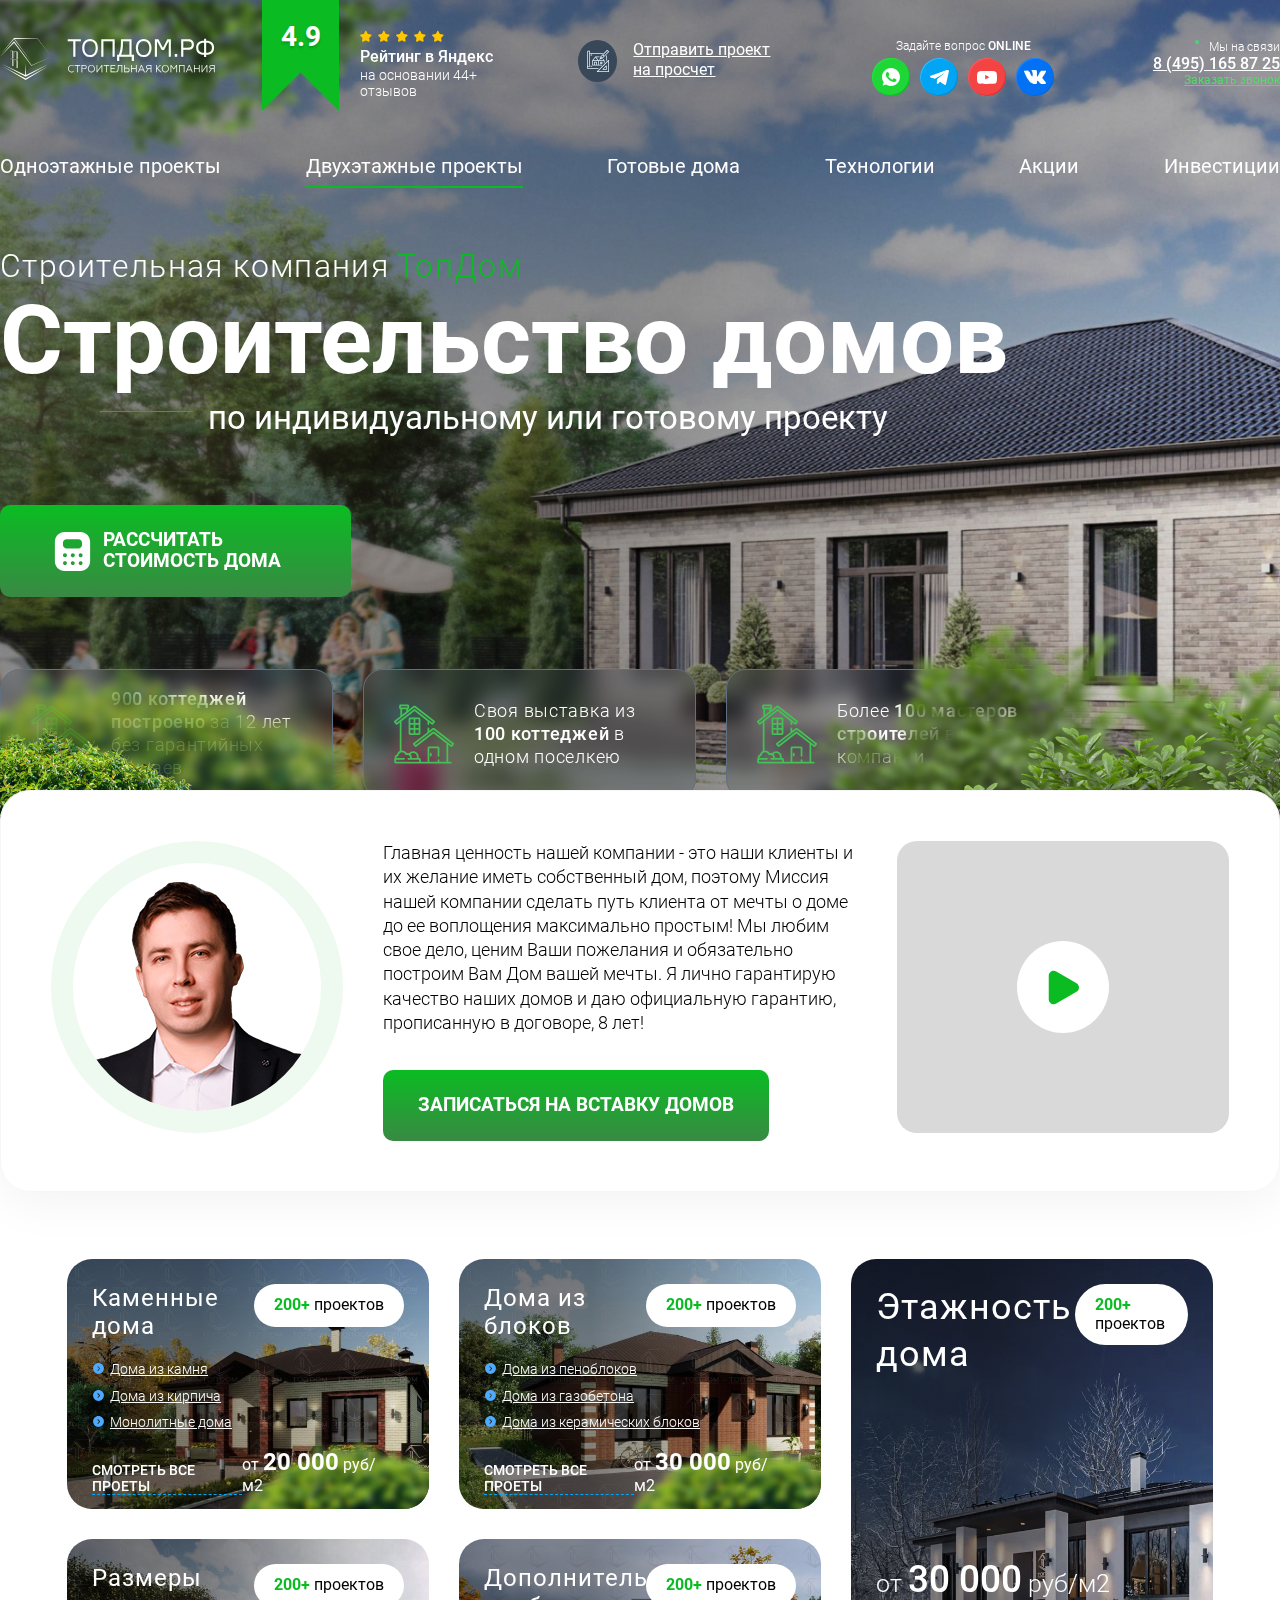
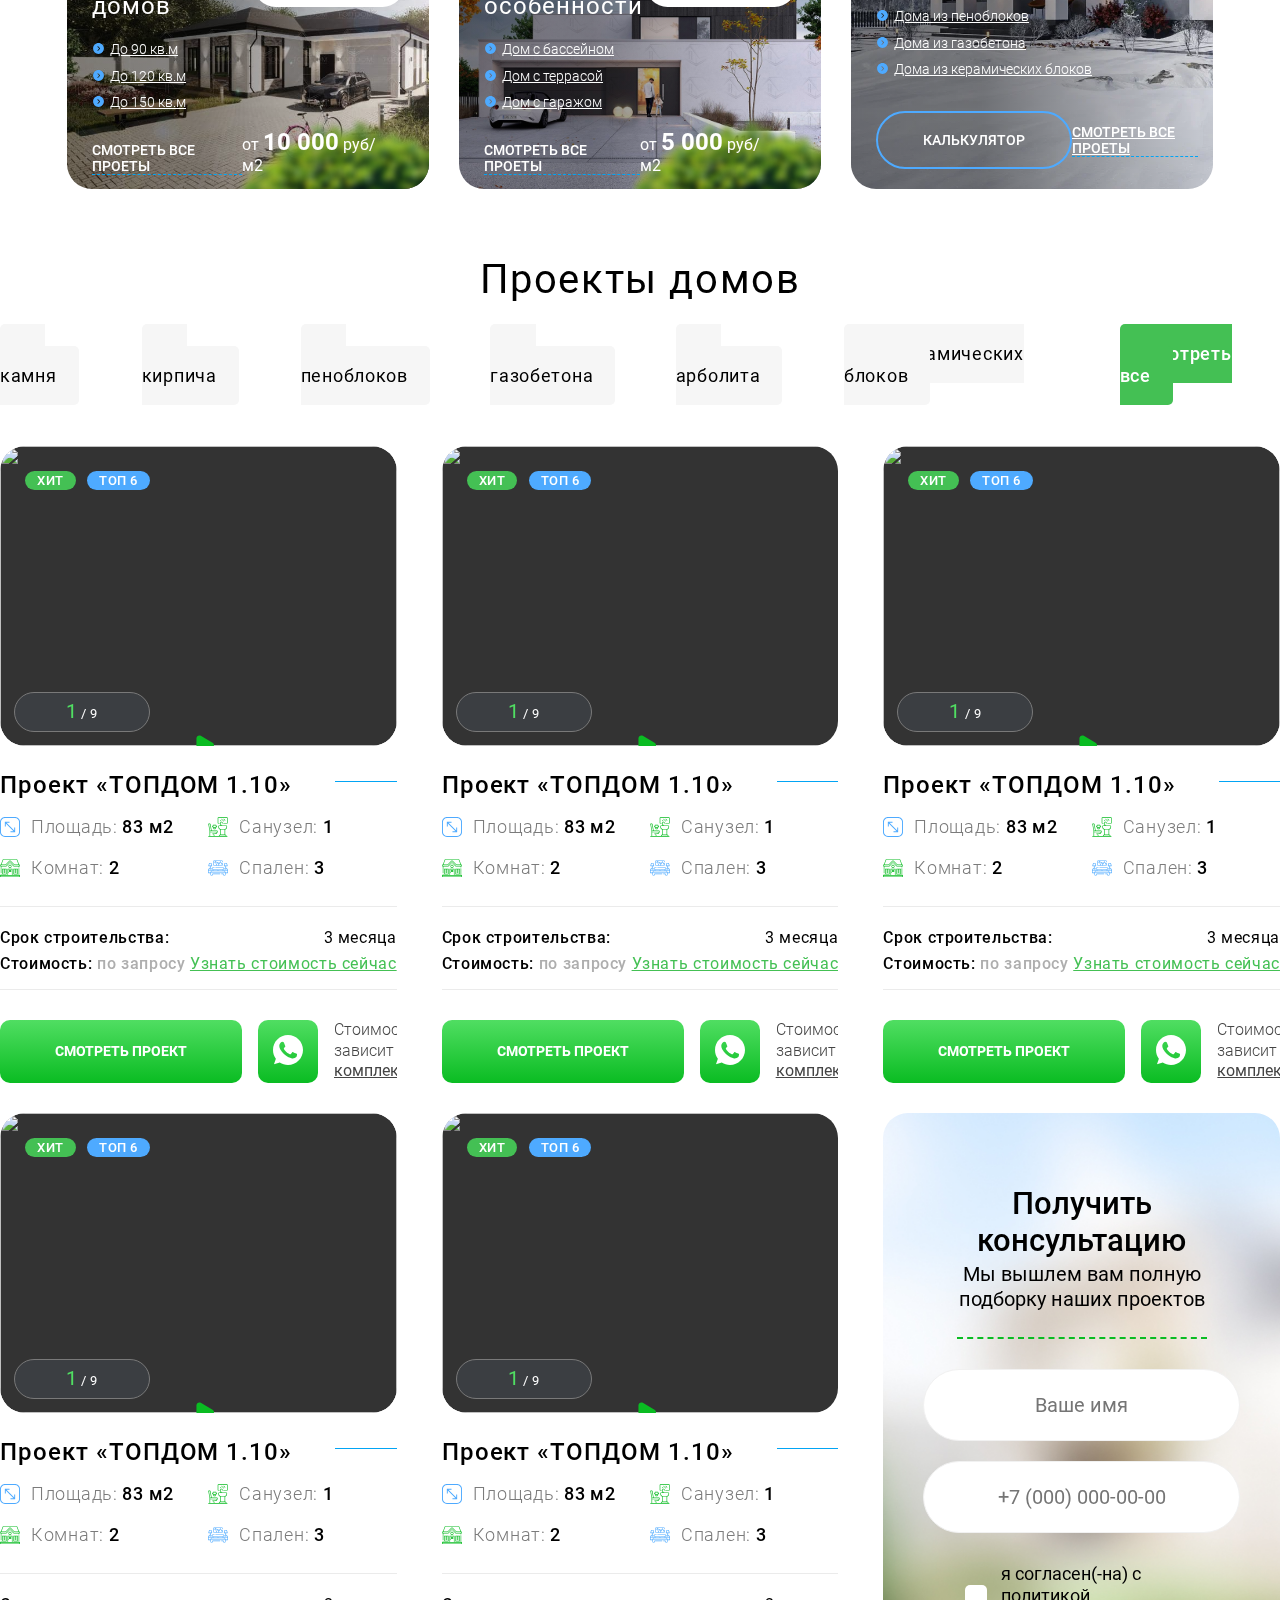
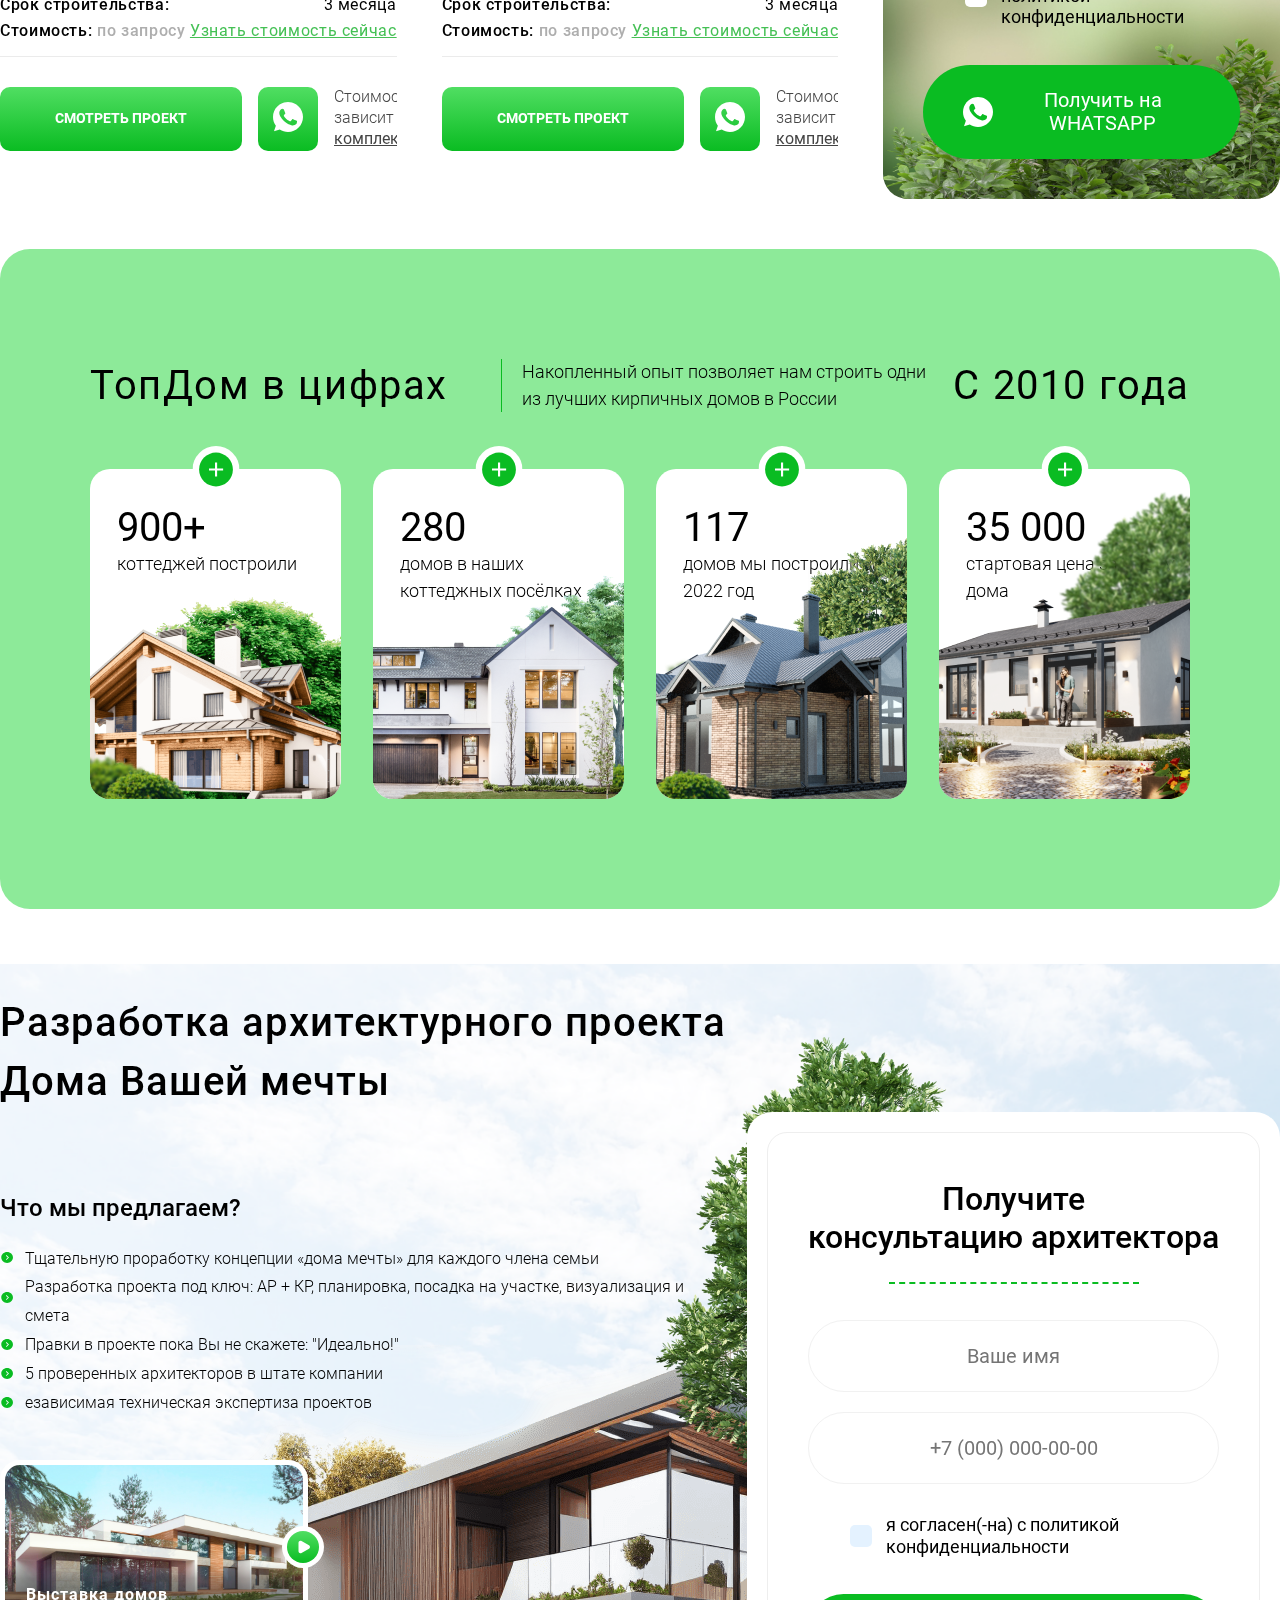
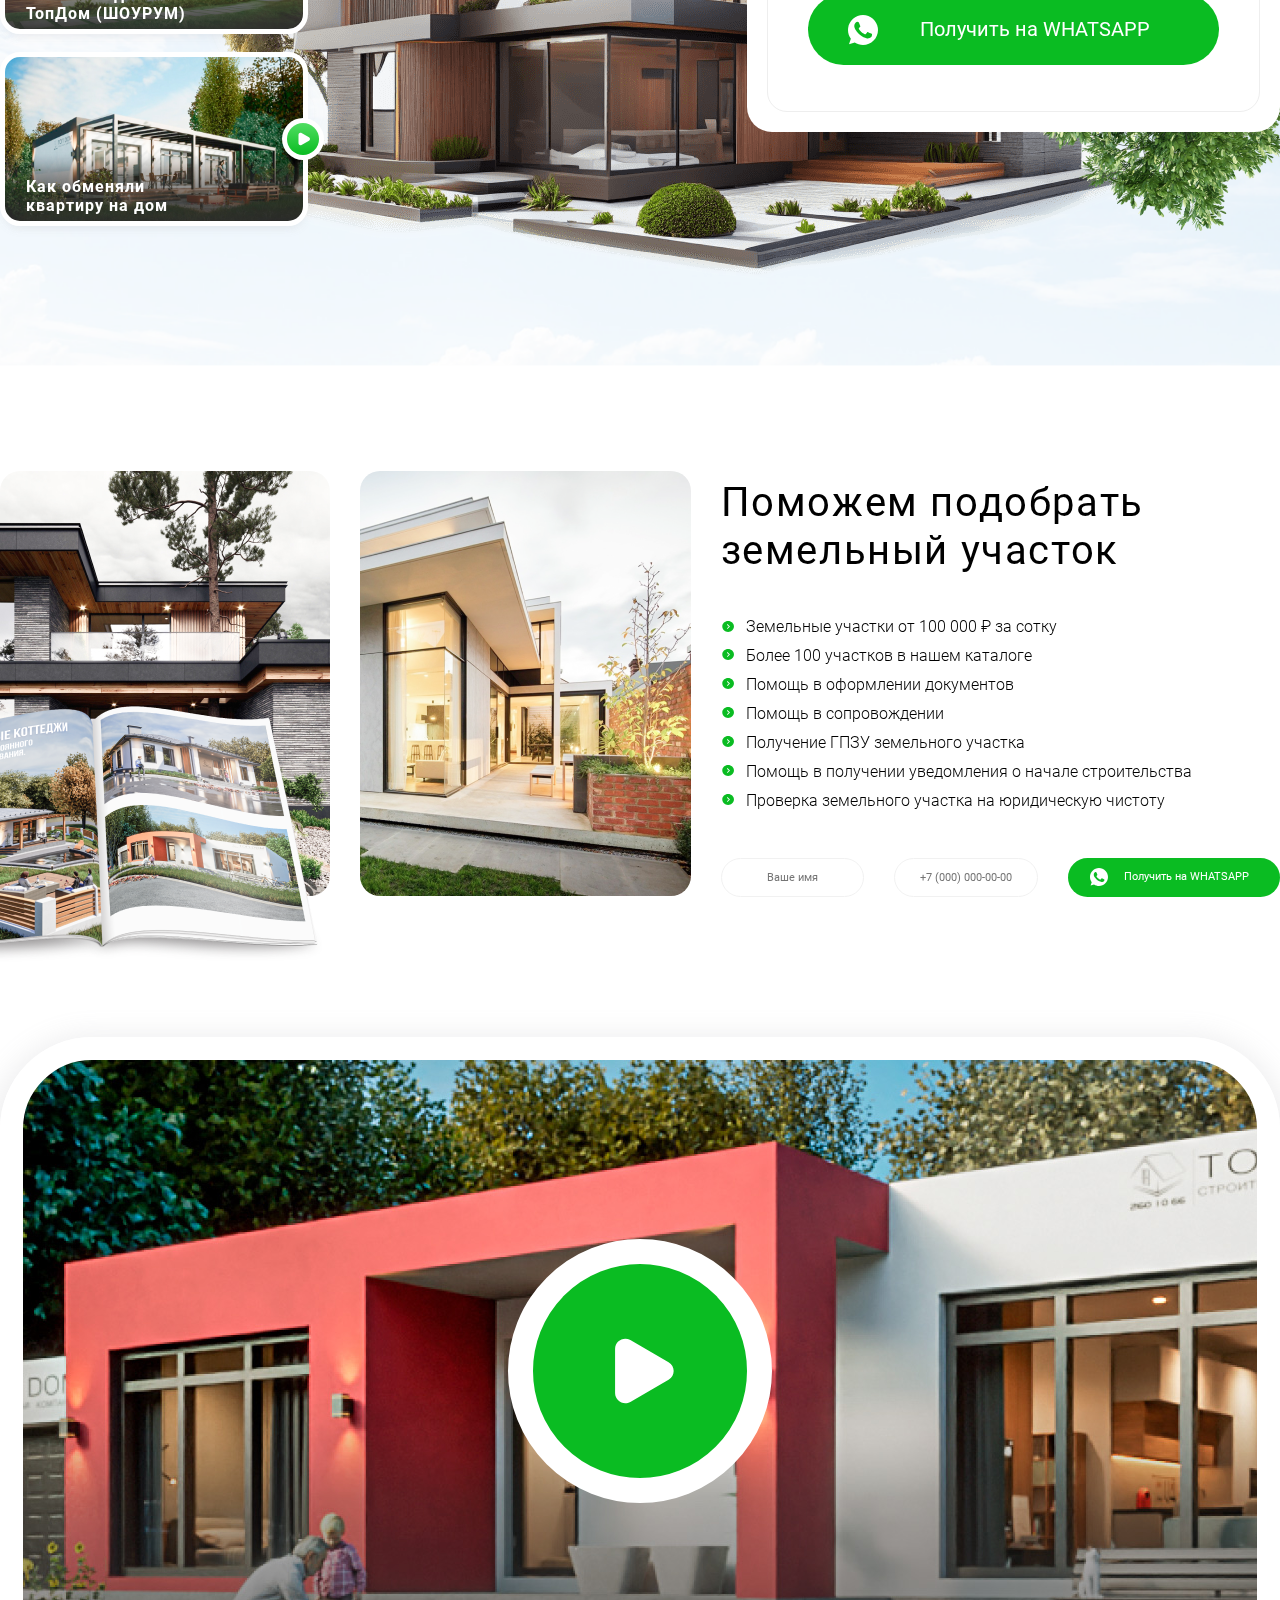
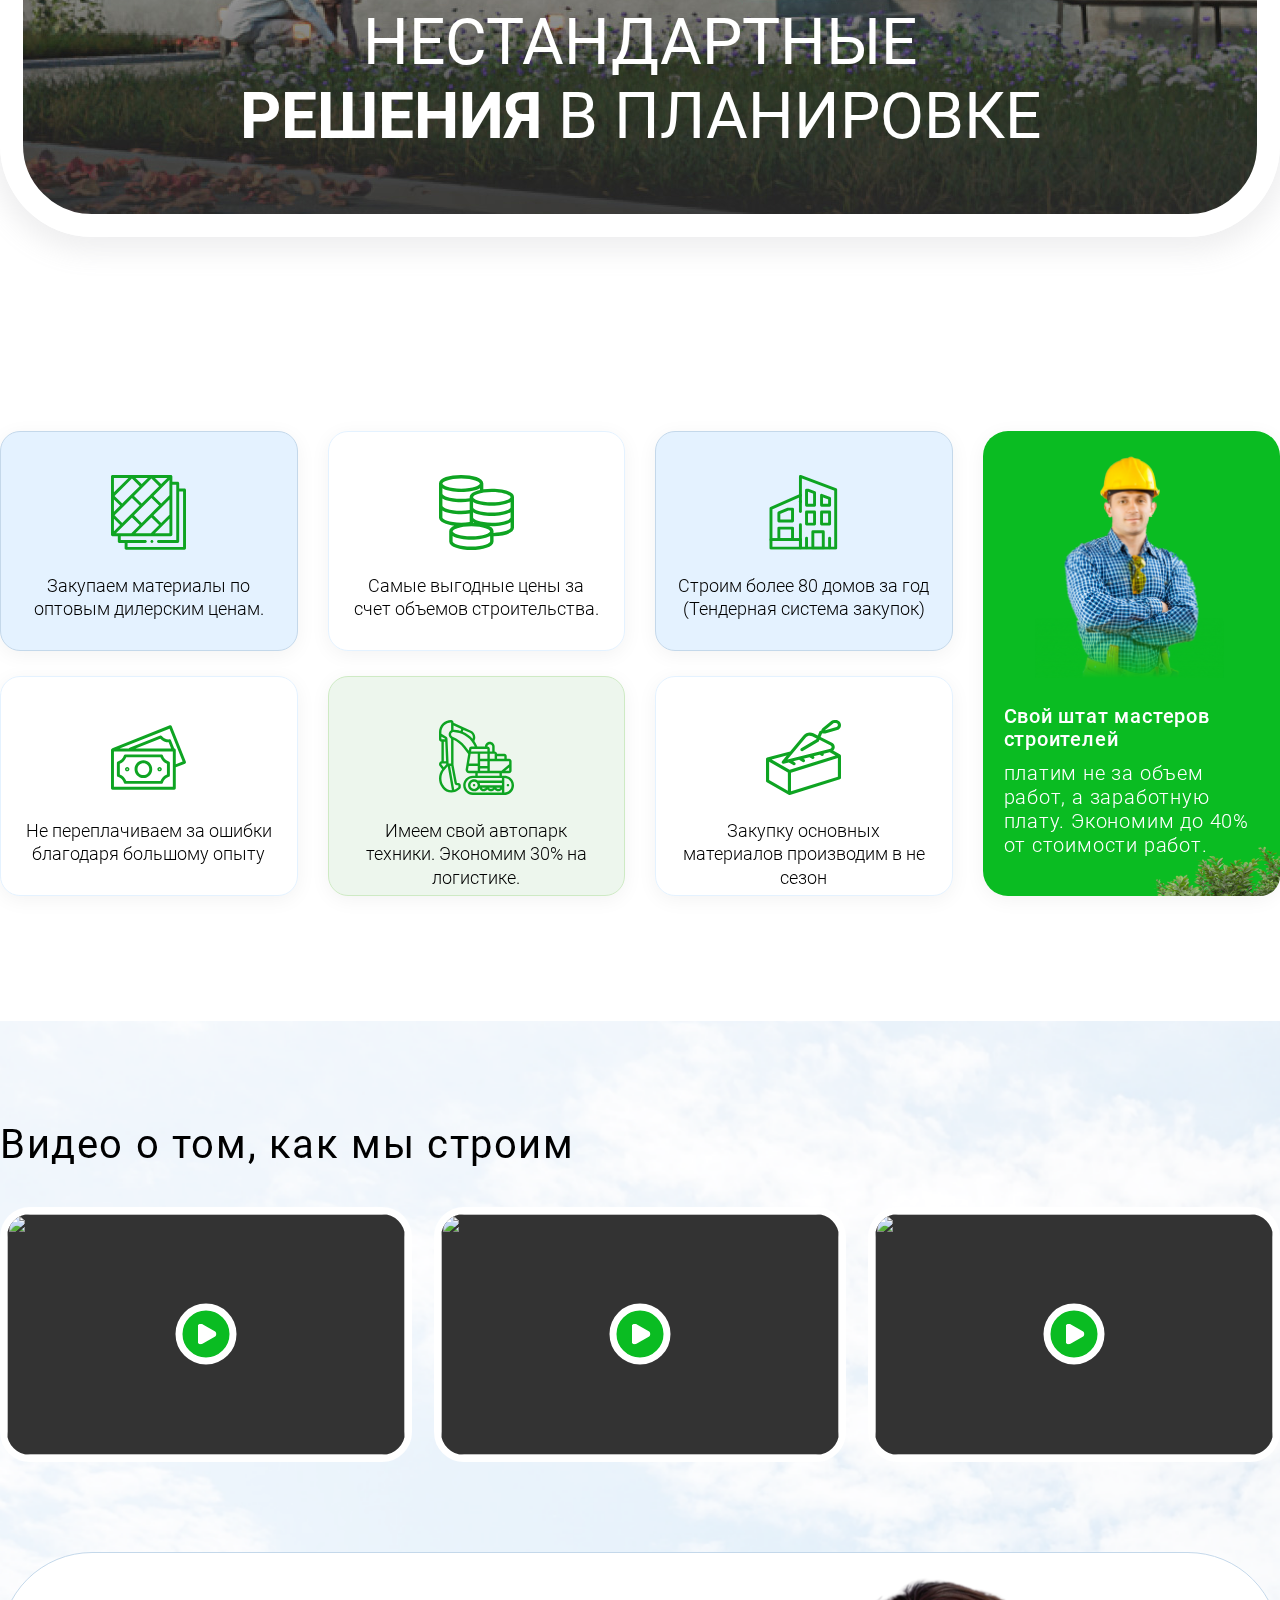
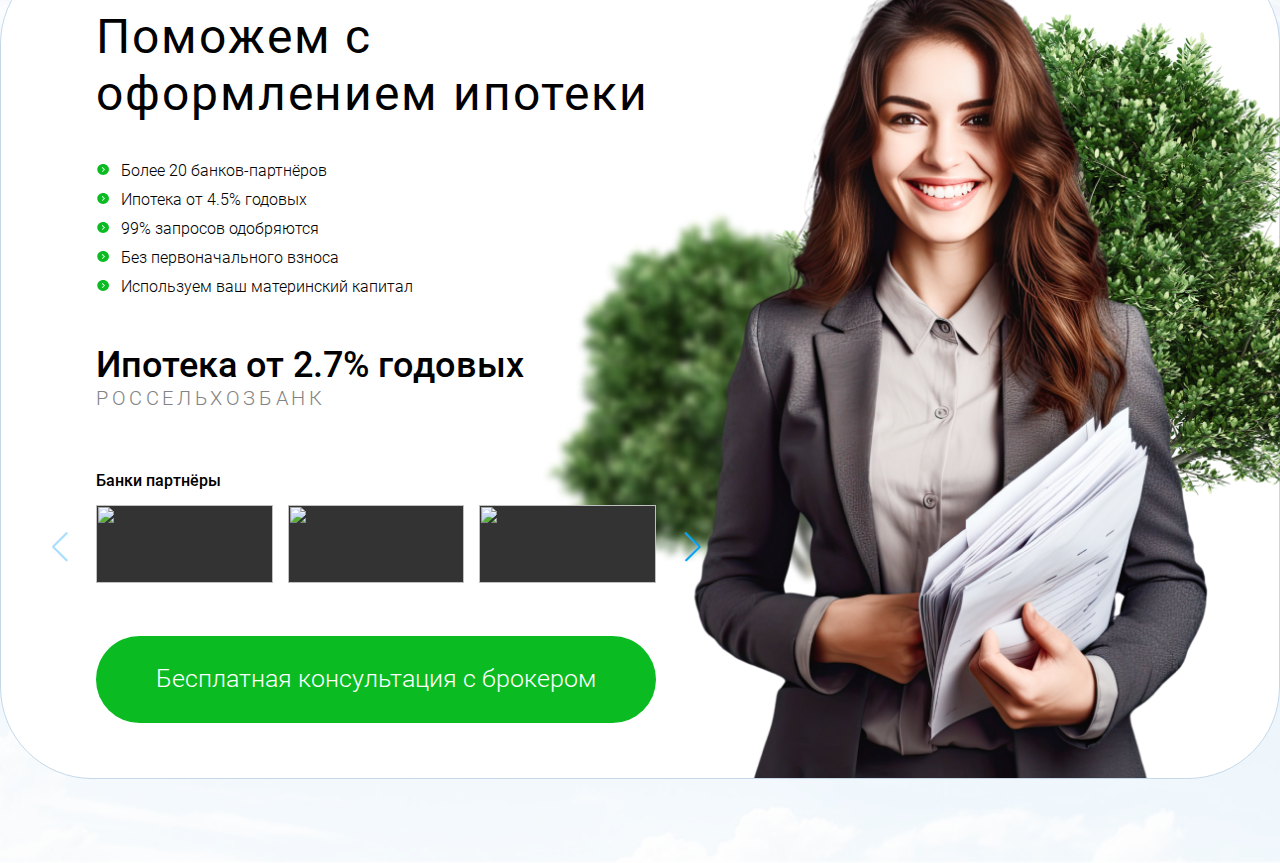
==== index.html @ 0c81de81 "mortgag section" ====
<!DOCTYPE html>
<html lang="ru">
  <head>
    <meta charset="UTF-8" />
    <meta name="viewport" content="width=device-width, initial-scale=1.0" />
    <link rel="stylesheet" href="css/normalize.css" />
    <link
      rel="stylesheet"
      href="https://cdn.jsdelivr.net/npm/swiper@9/swiper-bundle.min.css"
    />
    <link rel="stylesheet" href="css/style.css" />

    <title>Топ дом</title>
  </head>
  <body>
    <div class="wrapper">
      <header class="header">
        <div class="header__wrapper">
          <div class="header__upper">
            <a href="/" class="logo logo_white logo_header">ТОПДОМ</a>
            <div class="header__rating">
              <div class="header__flag">4.9</div>
              <div class="header__flag-description">
                <div class="header__stars">
                  <i class="header__star"></i>
                  <i class="header__star"></i>
                  <i class="header__star"></i>
                  <i class="header__star"></i>
                  <i class="header__star"></i>
                </div>
                <div class="header__rating-title">Рейтинг в Яндекс</div>
                <div class="header__rating-subtitle">
                  на основании 44+<br />
                  отзывов
                </div>
              </div>
            </div>
            <div class="header__project-calc">
              <a href="/" class="header__sent-project"
                >Отправить проект на просчет</a
              >
            </div>
            <div class="header__social">
              <div class="header__social-title font-light">
                Задайте вопрос <span class="font-medium">ONLINE</span>
              </div>
              <ul class="social-list">
                <li class="social-list__item">
                  <a
                    href=""
                    class="social-list__link social-list__link_whatsupp"
                    ><img
                      src="/img/whatsapp.svg"
                      alt="whatsupp"
                      width="18px"
                      height="18px"
                      class="social-list__pic"
                  /></a>
                </li>
                <li class="social-list__item">
                  <a
                    href=""
                    class="social-list__link social-list__link_telegram"
                    ><img
                      src="/img/telegram.svg"
                      alt="telegram"
                      width="18px"
                      height="18px"
                      class="social-list__pic"
                  /></a>
                </li>
                <li class="social-list__item">
                  <a href="" class="social-list__link social-list__link_youtube"
                    ><img
                      src="/img/youtube.svg"
                      alt="youtube"
                      width="18px"
                      height="18px"
                      class="social-list__pic"
                  /></a>
                </li>
                <li class="social-list__item">
                  <a href="" class="social-list__link social-list__link_vk"
                    ><img
                      src="/img/vk.svg"
                      alt="vk"
                      width="18px"
                      height="18px"
                      class="social-list__pic"
                  /></a>
                </li>
              </ul>
            </div>
            <div class="header__call">
              <div class="header__call-title">Мы на связи</div>
              <a href="tel:84951658725" class="header__call-tel"
                >8 (495) 165 87 25</a
              >
              <a href="/" class="header__call-query">Заказать звонок</a>
            </div>
          </div>
          <nav class="header__menu">
            <ul class="header__menu-list">
              <li>
                <a href="/" class="header__menu-link">Одноэтажные проекты</a>
              </li>
              <li>
                <a href="/" class="header__menu-link header__menu-link_active"
                  >Двухэтажные проекты</a
                >
              </li>
              <li><a href="/" class="header__menu-link">Готовые дома</a></li>
              <li><a href="/" class="header__menu-link">Технологии</a></li>
              <li><a href="/" class="header__menu-link">Акции</a></li>
              <li><a href="/" class="header__menu-link">Инвестиции</a></li>
            </ul>
          </nav>
        </div>
      </header>
      <section class="cover">
        <div class="cover__wrapper">
          <p class="cover__under-title">
            Строительная компания
            <span class="cover__under-title_green">ТопДом</span>
          </p>
          <p class="cover__title">Строительство домов</p>
          <p class="cover__subtitle">по индивидуальному или готовому проекту</p>
          <button class="green-button cover__button">
            Рассчитать<br />
            стоимость дома
          </button>
          <div class="cover__feature-wrapper">
            <div class="cover__feature-item">
              <img
                src="/img/feature-house-1.svg"
                alt="дом"
                class="cover__feature-image"
                width="60px"
                height="60px"
              />
              <p class="cover__feature-text">
                <span class="font-medium">900 коттеджей построено</span> за 12
                лет без гарантийных случаев
              </p>
            </div>
            <div class="cover__feature-item">
              <img
                src="/img/feature-house-1.svg"
                alt="дом"
                class="cover__feature-image"
                width="60px"
                height="60px"
              />
              <p class="cover__feature-text">
                Своя выставка из
                <span class="font-medium">100 коттеджей</span> в одном поселкею
              </p>
            </div>
            <div class="cover__feature-item">
              <img
                src="/img/feature-house-1.svg"
                alt="дом"
                class="cover__feature-image"
                width="60px"
                height="60px"
              />
              <p class="cover__feature-text">
                Более <span class="font-medium">100 мастеров строителей</span> в
                штате компании
              </p>
            </div>
          </div>
        </div>

        <div class="cover__bg-left-top"></div>
        <div class="cover__bg-left-bottom-1"></div>
        <div class="cover__bg-left-bottom-2"></div>
        <div class="cover__bg-right-1"></div>
        <div class="cover__bg-right-2"></div>
      </section>
      <section class="welcome">
        <div class="welcome__seoPhoto">
          <img src="/img/ceo.png" alt="генераьный директор ТОПДОМ" />
        </div>
        <div class="welcome__text-wrapper">
          <p class="welcome__text">
            Главная ценность нашей компании - это наши клиенты и их желание
            иметь собственный дом, поэтому Миссия нашей компании сделать путь
            клиента от мечты о доме до ее воплощения максимально простым! Мы
            любим свое дело, ценим Ваши пожелания и обязательно построим Вам Дом
            вашей мечты. Я лично гарантирую качество наших домов и даю
            официальную гарантию, прописанную в договоре, 8 лет!
          </p>
          <button class="green-button">Записаться на вставку домов</button>
        </div>
        <div class="welcome__video-wrapper">
          <div class="welcome__video-play"></div>
        </div>
      </section>
      <section class="categoryGrid">
        <div class="categoryGrid__wrapper">
          <div class="categoryGrid__block categoryGrid__floors">
            <div class="categoryGrid__header-wrap">
              <p
                class="categoryGrid__header-title categoryGrid__header-title_floors"
              >
                Этажность дома
              </p>
              <p class="categoryGrid__header-number-text">
                <span
                  class="categoryGrid__header-number green-text-accent font-bold"
                  >200+ </span
                >проектов
              </p>
            </div>

            <div class="categoryGrid__footer-wrap_floors">
              <p class="categoryGrid__footer-watch-price_floors">
                от
                <span
                  class="font-medium categoryGrid__footer-watch-price-accent_floors"
                  >30 000</span
                >
                руб/м2
              </p>
              <ul class="categoryGrid__list categoryGrid__list_floors">
                <li class="categoryGrid__list-item">
                  <a href="/" class="categoryGrid__list-link"
                    >Дома из пеноблоков
                  </a>
                </li>
                <li class="categoryGrid__list-item">
                  <a href="/" class="categoryGrid__list-link"
                    >Дома из газобетона
                  </a>
                </li>
                <li class="categoryGrid__list-item">
                  <a href="/" class="categoryGrid__list-link"
                    >Дома из керамических блоков</a
                  >
                </li>
              </ul>
              <div class="categoryGrid__footer-link-wrap">
                <a href="" class="categoryGrid__footer-calc">Калькулятор</a>
                <a href="" class="categoryGrid__footer-watch-all"
                  >Смотреть все проеты</a
                >
              </div>
            </div>
          </div>
          <div class="categoryGrid__block categoryGrid__blocks">
            <div class="categoryGrid__bg"></div>
            <div class="categoryGrid__header-wrap">
              <p class="categoryGrid__header-title">Дома из блоков</p>
              <p class="categoryGrid__header-number-text">
                <span
                  class="categoryGrid__header-number green-text-accent font-bold"
                  >200+ </span
                >проектов
              </p>
            </div>
            <ul class="categoryGrid__list">
              <li class="categoryGrid__list-item">
                <a href="/" class="categoryGrid__list-link"
                  >Дома из пеноблоков
                </a>
              </li>
              <li class="categoryGrid__list-item">
                <a href="/" class="categoryGrid__list-link"
                  >Дома из газобетона
                </a>
              </li>
              <li class="categoryGrid__list-item">
                <a href="/" class="categoryGrid__list-link"
                  >Дома из керамических блоков</a
                >
              </li>
            </ul>
            <div class="categoryGrid__footer-wrap">
              <p class="categoryGrid__footer-watch-all">Смотреть все проеты</p>
              <p class="categoryGrid__footer-watch-price">
                от
                <span class="font-bold categoryGrid__footer-watch-price-accent"
                  >30 000</span
                >
                руб/м2
              </p>
            </div>
          </div>
          <div class="categoryGrid__block categoryGrid__stones">
            <div class="categoryGrid__bg"></div>
            <div class="categoryGrid__header-wrap">
              <p class="categoryGrid__header-title">Каменные дома</p>
              <p class="categoryGrid__header-number-text">
                <span
                  class="categoryGrid__header-number green-text-accent font-bold"
                  >200+ </span
                >проектов
              </p>
            </div>
            <ul class="categoryGrid__list">
              <li class="categoryGrid__list-item">
                <a href="/" class="categoryGrid__list-link">Дома из камня</a>
              </li>
              <li class="categoryGrid__list-item">
                <a href="/" class="categoryGrid__list-link">Дома из кирпича</a>
              </li>
              <li class="categoryGrid__list-item">
                <a href="/" class="categoryGrid__list-link">Монолитные дома</a>
              </li>
            </ul>
            <div class="categoryGrid__footer-wrap">
              <p class="categoryGrid__footer-watch-all">Смотреть все проеты</p>
              <p class="categoryGrid__footer-watch-price">
                от
                <span class="font-bold categoryGrid__footer-watch-price-accent"
                  >20 000</span
                >
                руб/м2
              </p>
            </div>
          </div>
          <div class="categoryGrid__block categoryGrid__size">
            <div class="categoryGrid__bg"></div>
            <div class="categoryGrid__header-wrap">
              <p class="categoryGrid__header-title">Размеры домов</p>
              <p class="categoryGrid__header-number-text">
                <span
                  class="categoryGrid__header-number green-text-accent font-bold"
                  >200+ </span
                >проектов
              </p>
            </div>
            <ul class="categoryGrid__list">
              <li class="categoryGrid__list-item">
                <a href="/" class="categoryGrid__list-link">До 90 кв.м </a>
              </li>
              <li class="categoryGrid__list-item">
                <a href="/" class="categoryGrid__list-link">До 120 кв.м </a>
              </li>
              <li class="categoryGrid__list-item">
                <a href="/" class="categoryGrid__list-link">До 150 кв.м</a>
              </li>
            </ul>
            <div class="categoryGrid__footer-wrap">
              <p class="categoryGrid__footer-watch-all">Смотреть все проеты</p>
              <p class="categoryGrid__footer-watch-price">
                от
                <span class="font-bold categoryGrid__footer-watch-price-accent"
                  >10 000</span
                >
                руб/м2
              </p>
            </div>
          </div>
          <div class="categoryGrid__block categoryGrid__options">
            <div class="categoryGrid__bg"></div>
            <div class="categoryGrid__header-wrap">
              <p class="categoryGrid__header-title">
                Дополнительные особенности
              </p>
              <p class="categoryGrid__header-number-text">
                <span
                  class="categoryGrid__header-number green-text-accent font-bold"
                  >200+ </span
                >проектов
              </p>
            </div>
            <ul class="categoryGrid__list">
              <li class="categoryGrid__list-item">
                <a href="/" class="categoryGrid__list-link">Дом с бассейном</a>
              </li>
              <li class="categoryGrid__list-item">
                <a href="/" class="categoryGrid__list-link">Дом с террасой</a>
              </li>
              <li class="categoryGrid__list-item">
                <a href="/" class="categoryGrid__list-link">Дом с гаражом</a>
              </li>
            </ul>
            <div class="categoryGrid__footer-wrap">
              <p class="categoryGrid__footer-watch-all">Смотреть все проеты</p>
              <p class="categoryGrid__footer-watch-price">
                от
                <span class="font-bold categoryGrid__footer-watch-price-accent"
                  >5 000</span
                >
                руб/м2
              </p>
            </div>
          </div>
        </div>
      </section>
      <section class="project-list">
        <div class="project-list__wrapper">
          <h1 class="title">Проекты домов</h1>
          <ul class="categoryTags__wrapper">
            <li class="categoryTags__item">
              <a class="categoryTags__link" href="">Из камня</a>
            </li>
            <li class="categoryTags__item">
              <a class="categoryTags__link" href="">Из кирпича</a>
            </li>
            <li class="categoryTags__item">
              <a class="categoryTags__link" href="">Из пеноблоков</a>
            </li>
            <li class="categoryTags__item">
              <a class="categoryTags__link" href="">Из газобетона</a>
            </li>
            <li class="categoryTags__item">
              <a class="categoryTags__link" href="">Из арболита</a>
            </li>
            <li class="categoryTags__item">
              <a class="categoryTags__link" href="">Из керамических блоков</a>
            </li>
            <li class="categoryTags__item">
              <a class="button-flat" href="">Смотреть все</a>
            </li>
          </ul>
          <div class="project-list__container">
            <div class="project">
              <div class="project__image-wrap">
                <span class="project__image-status project__image-status_hit"
                  >Хит</span
                >
                <span class="project__image-status project__image-status_top"
                  >Топ 6</span
                >
                <div class="swiper swiper1">
                  <div class="swiper-wrapper">
                    <div class="swiper1-slide">
                      <img
                        class="swiper-slide-image swiper1-slide-image"
                        src="/img/dom.png"
                      />
                    </div>

                    <div class="swiper-slide swiper1-slide">
                      <img
                        class="swiper-slide-image swiper1-slide-image"
                        src="https://studio.swiperjs.com/demo-images/nature/02.jpg"
                      />
                    </div>

                    <div class="swiper-slide swiper1-slide">
                      <img
                        class="swiper-slide-image swiper1-slide-image"
                        src="https://studio.swiperjs.com/demo-images/nature/03.jpg"
                      />
                    </div>

                    <div class="swiper-slide swiper1-slide">
                      <img
                        class="swiper-slide-image swiper1-slide-image"
                        src="https://studio.swiperjs.com/demo-images/nature/04.jpg"
                      />
                    </div>

                    <div class="swiper-slide swiper1-slide">
                      <img
                        class="swiper-slide-image swiper1-slide-image"
                        src="https://studio.swiperjs.com/demo-images/nature/05.jpg"
                      />
                    </div>

                    <div class="swiper-slide swiper1-slide">
                      <img
                        class="swiper-slide-image swiper1-slide-image"
                        src="https://studio.swiperjs.com/demo-images/nature/06.jpg"
                      />
                    </div>

                    <div class="swiper-slide swiper1-slide">
                      <img
                        class="swiper-slide-image swiper1-slide-image"
                        src="https://studio.swiperjs.com/demo-images/nature/07.jpg"
                      />
                    </div>

                    <div class="swiper-slide swiper1-slide">
                      <img
                        class="swiper-slide-image swiper-slide-image"
                        src="https://studio.swiperjs.com/demo-images/nature/08.jpg"
                      />
                    </div>

                    <div class="swiper-slide swiper1-slide">
                      <img
                        class="swiper1-slide-image"
                        src="https://studio.swiperjs.com/demo-images/nature/09.jpg"
                      />
                    </div>

                    <div class="swiper-slide swiper1-slide">
                      <img
                        class="swiper-slide-image swiper1-slide-image"
                        src="https://studio.swiperjs.com/demo-images/nature/10.jpg"
                      />
                    </div>
                  </div>
                  <div class="swiper-pagination-wrapper">
                    <div class="swiper-pagination swiper1-pagination"></div>

                    <div class="swiper-button-prev swiper1-button-prev"></div>
                    <div class="swiper-button-next swiper1-button-next"></div>
                  </div>
                </div>
              </div>
              <div class="project__title-wrap">
                <p class="project__title">Проект «ТОПДОМ 1.10»</p>
                <div class="project__title-hr"></div>
              </div>
              <div class="project__stats-wrap">
                <div class="project__stats-item">
                  <i class="project__stats-pic project__stats-pic_size"></i>
                  <span class="project__stats-name">Площадь: </span>
                  <span class="project__stats-num">&nbsp;83 м2</span>
                </div>
                <div class="project__stats-item">
                  <i class="project__stats-pic project__stats-pic_bath"></i>
                  <span class="project__stats-name">Санузел: </span>
                  <span class="project__stats-num">&nbsp;1</span>
                </div>
                <div class="project__stats-item">
                  <i class="project__stats-pic project__stats-pic_room"></i>
                  <span class="project__stats-name">Комнат:</span>
                  <span class="project__stats-num">&nbsp;2</span>
                </div>
                <div class="project__stats-item">
                  <i class="project__stats-pic project__stats-pic_bed"></i>
                  <span class="project__stats-name">Спален: </span>
                  <span class="project__stats-num">&nbsp;3</span>
                </div>
              </div>
              <div class="project__options-wrap">
                <div class="project__options-time">
                  <p class="project__options-time-title">Срок строительства:</p>
                  <p class="project__options-time-value">3 месяца</p>
                </div>
                <div class="project__options-price">
                  <p class="project__options-price-value">
                    Стоимость: <span>по запросу</span>
                  </p>
                  <a href="/" class="project__options-price-link"
                    >Узнать стоимость сейчас</a
                  >
                </div>
              </div>
              <div class="project__contacts-wrap">
                <a href="" class="button-card project__contacts-button"
                  >Смотреть проект</a
                >
                <a href="" class="button-card project__contacts-whatsapp">
                  <img
                    src="/img/whatsapp.svg"
                    alt="whatsupp"
                    width="30px"
                    height="30px"
                  />
                </a>
                <p class="project__contacts-text">
                  Стоимость зависит от
                  <span class="font-regular project__contacts-text-accent"
                    >комплектации</span
                  >
                </p>
              </div>
            </div>
            <div class="project">
              <div class="project__image-wrap">
                <span class="project__image-status project__image-status_hit"
                  >Хит</span
                >
                <span class="project__image-status project__image-status_top"
                  >Топ 6</span
                >
                <div class="swiper swiper1">
                  <div class="swiper-wrapper">
                    <div class="swiper1-slide">
                      <img
                        class="swiper-slide-image swiper1-slide-image"
                        src="/img/dom.png"
                      />
                    </div>

                    <div class="swiper-slide swiper1-slide">
                      <img
                        class="swiper-slide-image swiper1-slide-image"
                        src="https://studio.swiperjs.com/demo-images/nature/02.jpg"
                      />
                    </div>

                    <div class="swiper-slide swiper1-slide">
                      <img
                        class="swiper-slide-image swiper1-slide-image"
                        src="https://studio.swiperjs.com/demo-images/nature/03.jpg"
                      />
                    </div>

                    <div class="swiper-slide swiper1-slide">
                      <img
                        class="swiper-slide-image swiper1-slide-image"
                        src="https://studio.swiperjs.com/demo-images/nature/04.jpg"
                      />
                    </div>

                    <div class="swiper-slide swiper1-slide">
                      <img
                        class="swiper-slide-image swiper1-slide-image"
                        src="https://studio.swiperjs.com/demo-images/nature/05.jpg"
                      />
                    </div>

                    <div class="swiper-slide swiper1-slide">
                      <img
                        class="swiper-slide-image swiper1-slide-image"
                        src="https://studio.swiperjs.com/demo-images/nature/06.jpg"
                      />
                    </div>

                    <div class="swiper-slide swiper1-slide">
                      <img
                        class="swiper-slide-image swiper1-slide-image"
                        src="https://studio.swiperjs.com/demo-images/nature/07.jpg"
                      />
                    </div>

                    <div class="swiper-slide swiper1-slide">
                      <img
                        class="swiper-slide-image swiper-slide-image"
                        src="https://studio.swiperjs.com/demo-images/nature/08.jpg"
                      />
                    </div>

                    <div class="swiper-slide swiper1-slide">
                      <img
                        class="swiper1-slide-image"
                        src="https://studio.swiperjs.com/demo-images/nature/09.jpg"
                      />
                    </div>

                    <div class="swiper-slide swiper1-slide">
                      <img
                        class="swiper-slide-image swiper1-slide-image"
                        src="https://studio.swiperjs.com/demo-images/nature/10.jpg"
                      />
                    </div>
                  </div>
                  <div class="swiper-pagination-wrapper">
                    <div class="swiper-pagination swiper1-pagination"></div>

                    <div class="swiper-button-prev swiper1-button-prev"></div>
                    <div class="swiper-button-next swiper1-button-next"></div>
                  </div>
                </div>
              </div>
              <div class="project__title-wrap">
                <p class="project__title">Проект «ТОПДОМ 1.10»</p>
                <div class="project__title-hr"></div>
              </div>
              <div class="project__stats-wrap">
                <div class="project__stats-item">
                  <i class="project__stats-pic project__stats-pic_size"></i>
                  <span class="project__stats-name">Площадь: </span>
                  <span class="project__stats-num">&nbsp;83 м2</span>
                </div>
                <div class="project__stats-item">
                  <i class="project__stats-pic project__stats-pic_bath"></i>
                  <span class="project__stats-name">Санузел: </span>
                  <span class="project__stats-num">&nbsp;1</span>
                </div>
                <div class="project__stats-item">
                  <i class="project__stats-pic project__stats-pic_room"></i>
                  <span class="project__stats-name">Комнат:</span>
                  <span class="project__stats-num">&nbsp;2</span>
                </div>
                <div class="project__stats-item">
                  <i class="project__stats-pic project__stats-pic_bed"></i>
                  <span class="project__stats-name">Спален: </span>
                  <span class="project__stats-num">&nbsp;3</span>
                </div>
              </div>
              <div class="project__options-wrap">
                <div class="project__options-time">
                  <p class="project__options-time-title">Срок строительства:</p>
                  <p class="project__options-time-value">3 месяца</p>
                </div>
                <div class="project__options-price">
                  <p class="project__options-price-value">
                    Стоимость: <span>по запросу</span>
                  </p>
                  <a href="/" class="project__options-price-link"
                    >Узнать стоимость сейчас</a
                  >
                </div>
              </div>
              <div class="project__contacts-wrap">
                <a href="" class="button-card project__contacts-button"
                  >Смотреть проект</a
                >
                <a href="" class="button-card project__contacts-whatsapp">
                  <img
                    src="/img/whatsapp.svg"
                    alt="whatsupp"
                    width="30px"
                    height="30px"
                  />
                </a>
                <p class="project__contacts-text">
                  Стоимость зависит от
                  <span class="font-regular project__contacts-text-accent"
                    >комплектации</span
                  >
                </p>
              </div>
            </div>
            <div class="project">
              <div class="project__image-wrap">
                <span class="project__image-status project__image-status_hit"
                  >Хит</span
                >
                <span class="project__image-status project__image-status_top"
                  >Топ 6</span
                >
                <div class="swiper swiper1">
                  <div class="swiper-wrapper">
                    <div class="swiper1-slide">
                      <img
                        class="swiper-slide-image swiper1-slide-image"
                        src="/img/dom.png"
                      />
                    </div>

                    <div class="swiper-slide swiper1-slide">
                      <img
                        class="swiper-slide-image swiper1-slide-image"
                        src="https://studio.swiperjs.com/demo-images/nature/02.jpg"
                      />
                    </div>

                    <div class="swiper-slide swiper1-slide">
                      <img
                        class="swiper-slide-image swiper1-slide-image"
                        src="https://studio.swiperjs.com/demo-images/nature/03.jpg"
                      />
                    </div>

                    <div class="swiper-slide swiper1-slide">
                      <img
                        class="swiper-slide-image swiper1-slide-image"
                        src="https://studio.swiperjs.com/demo-images/nature/04.jpg"
                      />
                    </div>

                    <div class="swiper-slide swiper1-slide">
                      <img
                        class="swiper-slide-image swiper1-slide-image"
                        src="https://studio.swiperjs.com/demo-images/nature/05.jpg"
                      />
                    </div>

                    <div class="swiper-slide swiper1-slide">
                      <img
                        class="swiper-slide-image swiper1-slide-image"
                        src="https://studio.swiperjs.com/demo-images/nature/06.jpg"
                      />
                    </div>

                    <div class="swiper-slide swiper1-slide">
                      <img
                        class="swiper-slide-image swiper1-slide-image"
                        src="https://studio.swiperjs.com/demo-images/nature/07.jpg"
                      />
                    </div>

                    <div class="swiper-slide swiper1-slide">
                      <img
                        class="swiper-slide-image swiper-slide-image"
                        src="https://studio.swiperjs.com/demo-images/nature/08.jpg"
                      />
                    </div>

                    <div class="swiper-slide swiper1-slide">
                      <img
                        class="swiper1-slide-image"
                        src="https://studio.swiperjs.com/demo-images/nature/09.jpg"
                      />
                    </div>

                    <div class="swiper-slide swiper1-slide">
                      <img
                        class="swiper-slide-image swiper1-slide-image"
                        src="https://studio.swiperjs.com/demo-images/nature/10.jpg"
                      />
                    </div>
                  </div>
                  <div class="swiper-pagination-wrapper">
                    <div class="swiper-pagination swiper1-pagination"></div>

                    <div class="swiper-button-prev swiper1-button-prev"></div>
                    <div class="swiper-button-next swiper1-button-next"></div>
                  </div>
                </div>
              </div>
              <div class="project__title-wrap">
                <p class="project__title">Проект «ТОПДОМ 1.10»</p>
                <div class="project__title-hr"></div>
              </div>
              <div class="project__stats-wrap">
                <div class="project__stats-item">
                  <i class="project__stats-pic project__stats-pic_size"></i>
                  <span class="project__stats-name">Площадь: </span>
                  <span class="project__stats-num">&nbsp;83 м2</span>
                </div>
                <div class="project__stats-item">
                  <i class="project__stats-pic project__stats-pic_bath"></i>
                  <span class="project__stats-name">Санузел: </span>
                  <span class="project__stats-num">&nbsp;1</span>
                </div>
                <div class="project__stats-item">
                  <i class="project__stats-pic project__stats-pic_room"></i>
                  <span class="project__stats-name">Комнат:</span>
                  <span class="project__stats-num">&nbsp;2</span>
                </div>
                <div class="project__stats-item">
                  <i class="project__stats-pic project__stats-pic_bed"></i>
                  <span class="project__stats-name">Спален: </span>
                  <span class="project__stats-num">&nbsp;3</span>
                </div>
              </div>
              <div class="project__options-wrap">
                <div class="project__options-time">
                  <p class="project__options-time-title">Срок строительства:</p>
                  <p class="project__options-time-value">3 месяца</p>
                </div>
                <div class="project__options-price">
                  <p class="project__options-price-value">
                    Стоимость: <span>по запросу</span>
                  </p>
                  <a href="/" class="project__options-price-link"
                    >Узнать стоимость сейчас</a
                  >
                </div>
              </div>
              <div class="project__contacts-wrap">
                <a href="" class="button-card project__contacts-button"
                  >Смотреть проект</a
                >
                <a href="" class="button-card project__contacts-whatsapp">
                  <img
                    src="/img/whatsapp.svg"
                    alt="whatsupp"
                    width="30px"
                    height="30px"
                  />
                </a>
                <p class="project__contacts-text">
                  Стоимость зависит от
                  <span class="font-regular project__contacts-text-accent"
                    >комплектации</span
                  >
                </p>
              </div>
            </div>
            <div class="project">
              <div class="project__image-wrap">
                <span class="project__image-status project__image-status_hit"
                  >Хит</span
                >
                <span class="project__image-status project__image-status_top"
                  >Топ 6</span
                >
                <div class="swiper swiper1">
                  <div class="swiper-wrapper">
                    <div class="swiper1-slide">
                      <img
                        class="swiper-slide-image swiper1-slide-image"
                        src="/img/dom.png"
                      />
                    </div>

                    <div class="swiper-slide swiper1-slide">
                      <img
                        class="swiper-slide-image swiper1-slide-image"
                        src="https://studio.swiperjs.com/demo-images/nature/02.jpg"
                      />
                    </div>

                    <div class="swiper-slide swiper1-slide">
                      <img
                        class="swiper-slide-image swiper1-slide-image"
                        src="https://studio.swiperjs.com/demo-images/nature/03.jpg"
                      />
                    </div>

                    <div class="swiper-slide swiper1-slide">
                      <img
                        class="swiper-slide-image swiper1-slide-image"
                        src="https://studio.swiperjs.com/demo-images/nature/04.jpg"
                      />
                    </div>

                    <div class="swiper-slide swiper1-slide">
                      <img
                        class="swiper-slide-image swiper1-slide-image"
                        src="https://studio.swiperjs.com/demo-images/nature/05.jpg"
                      />
                    </div>

                    <div class="swiper-slide swiper1-slide">
                      <img
                        class="swiper-slide-image swiper1-slide-image"
                        src="https://studio.swiperjs.com/demo-images/nature/06.jpg"
                      />
                    </div>

                    <div class="swiper-slide swiper1-slide">
                      <img
                        class="swiper-slide-image swiper1-slide-image"
                        src="https://studio.swiperjs.com/demo-images/nature/07.jpg"
                      />
                    </div>

                    <div class="swiper-slide swiper1-slide">
                      <img
                        class="swiper-slide-image swiper-slide-image"
                        src="https://studio.swiperjs.com/demo-images/nature/08.jpg"
                      />
                    </div>

                    <div class="swiper-slide swiper1-slide">
                      <img
                        class="swiper1-slide-image"
                        src="https://studio.swiperjs.com/demo-images/nature/09.jpg"
                      />
                    </div>

                    <div class="swiper-slide swiper1-slide">
                      <img
                        class="swiper-slide-image swiper1-slide-image"
                        src="https://studio.swiperjs.com/demo-images/nature/10.jpg"
                      />
                    </div>
                  </div>
                  <div class="swiper-pagination-wrapper">
                    <div class="swiper-pagination swiper1-pagination"></div>

                    <div class="swiper-button-prev swiper1-button-prev"></div>
                    <div class="swiper-button-next swiper1-button-next"></div>
                  </div>
                </div>
              </div>
              <div class="project__title-wrap">
                <p class="project__title">Проект «ТОПДОМ 1.10»</p>
                <div class="project__title-hr"></div>
              </div>
              <div class="project__stats-wrap">
                <div class="project__stats-item">
                  <i class="project__stats-pic project__stats-pic_size"></i>
                  <span class="project__stats-name">Площадь: </span>
                  <span class="project__stats-num">&nbsp;83 м2</span>
                </div>
                <div class="project__stats-item">
                  <i class="project__stats-pic project__stats-pic_bath"></i>
                  <span class="project__stats-name">Санузел: </span>
                  <span class="project__stats-num">&nbsp;1</span>
                </div>
                <div class="project__stats-item">
                  <i class="project__stats-pic project__stats-pic_room"></i>
                  <span class="project__stats-name">Комнат:</span>
                  <span class="project__stats-num">&nbsp;2</span>
                </div>
                <div class="project__stats-item">
                  <i class="project__stats-pic project__stats-pic_bed"></i>
                  <span class="project__stats-name">Спален: </span>
                  <span class="project__stats-num">&nbsp;3</span>
                </div>
              </div>
              <div class="project__options-wrap">
                <div class="project__options-time">
                  <p class="project__options-time-title">Срок строительства:</p>
                  <p class="project__options-time-value">3 месяца</p>
                </div>
                <div class="project__options-price">
                  <p class="project__options-price-value">
                    Стоимость: <span>по запросу</span>
                  </p>
                  <a href="/" class="project__options-price-link"
                    >Узнать стоимость сейчас</a
                  >
                </div>
              </div>
              <div class="project__contacts-wrap">
                <a href="" class="button-card project__contacts-button"
                  >Смотреть проект</a
                >
                <a href="" class="button-card project__contacts-whatsapp">
                  <img
                    src="/img/whatsapp.svg"
                    alt="whatsupp"
                    width="30px"
                    height="30px"
                  />
                </a>
                <p class="project__contacts-text">
                  Стоимость зависит от
                  <span class="font-regular project__contacts-text-accent"
                    >комплектации</span
                  >
                </p>
              </div>
            </div>
            <div class="project">
              <div class="project__image-wrap">
                <span class="project__image-status project__image-status_hit"
                  >Хит</span
                >
                <span class="project__image-status project__image-status_top"
                  >Топ 6</span
                >
                <div class="swiper swiper1">
                  <div class="swiper-wrapper">
                    <div class="swiper1-slide">
                      <img
                        class="swiper-slide-image swiper1-slide-image"
                        src="/img/dom.png"
                      />
                    </div>

                    <div class="swiper-slide swiper1-slide">
                      <img
                        class="swiper-slide-image swiper1-slide-image"
                        src="https://studio.swiperjs.com/demo-images/nature/02.jpg"
                      />
                    </div>

                    <div class="swiper-slide swiper1-slide">
                      <img
                        class="swiper-slide-image swiper1-slide-image"
                        src="https://studio.swiperjs.com/demo-images/nature/03.jpg"
                      />
                    </div>

                    <div class="swiper-slide swiper1-slide">
                      <img
                        class="swiper-slide-image swiper1-slide-image"
                        src="https://studio.swiperjs.com/demo-images/nature/04.jpg"
                      />
                    </div>

                    <div class="swiper-slide swiper1-slide">
                      <img
                        class="swiper-slide-image swiper1-slide-image"
                        src="https://studio.swiperjs.com/demo-images/nature/05.jpg"
                      />
                    </div>

                    <div class="swiper-slide swiper1-slide">
                      <img
                        class="swiper-slide-image swiper1-slide-image"
                        src="https://studio.swiperjs.com/demo-images/nature/06.jpg"
                      />
                    </div>

                    <div class="swiper-slide swiper1-slide">
                      <img
                        class="swiper-slide-image swiper1-slide-image"
                        src="https://studio.swiperjs.com/demo-images/nature/07.jpg"
                      />
                    </div>

                    <div class="swiper-slide swiper1-slide">
                      <img
                        class="swiper-slide-image swiper-slide-image"
                        src="https://studio.swiperjs.com/demo-images/nature/08.jpg"
                      />
                    </div>

                    <div class="swiper-slide swiper1-slide">
                      <img
                        class="swiper1-slide-image"
                        src="https://studio.swiperjs.com/demo-images/nature/09.jpg"
                      />
                    </div>

                    <div class="swiper-slide swiper1-slide">
                      <img
                        class="swiper-slide-image swiper1-slide-image"
                        src="https://studio.swiperjs.com/demo-images/nature/10.jpg"
                      />
                    </div>
                  </div>
                  <div class="swiper-pagination-wrapper">
                    <div class="swiper-pagination swiper1-pagination"></div>

                    <div class="swiper-button-prev swiper1-button-prev"></div>
                    <div class="swiper-button-next swiper1-button-next"></div>
                  </div>
                </div>
              </div>
              <div class="project__title-wrap">
                <p class="project__title">Проект «ТОПДОМ 1.10»</p>
                <div class="project__title-hr"></div>
              </div>
              <div class="project__stats-wrap">
                <div class="project__stats-item">
                  <i class="project__stats-pic project__stats-pic_size"></i>
                  <span class="project__stats-name">Площадь: </span>
                  <span class="project__stats-num">&nbsp;83 м2</span>
                </div>
                <div class="project__stats-item">
                  <i class="project__stats-pic project__stats-pic_bath"></i>
                  <span class="project__stats-name">Санузел: </span>
                  <span class="project__stats-num">&nbsp;1</span>
                </div>
                <div class="project__stats-item">
                  <i class="project__stats-pic project__stats-pic_room"></i>
                  <span class="project__stats-name">Комнат:</span>
                  <span class="project__stats-num">&nbsp;2</span>
                </div>
                <div class="project__stats-item">
                  <i class="project__stats-pic project__stats-pic_bed"></i>
                  <span class="project__stats-name">Спален: </span>
                  <span class="project__stats-num">&nbsp;3</span>
                </div>
              </div>
              <div class="project__options-wrap">
                <div class="project__options-time">
                  <p class="project__options-time-title">Срок строительства:</p>
                  <p class="project__options-time-value">3 месяца</p>
                </div>
                <div class="project__options-price">
                  <p class="project__options-price-value">
                    Стоимость: <span>по запросу</span>
                  </p>
                  <a href="/" class="project__options-price-link"
                    >Узнать стоимость сейчас</a
                  >
                </div>
              </div>
              <div class="project__contacts-wrap">
                <a href="" class="button-card project__contacts-button"
                  >Смотреть проект</a
                >
                <a href="" class="button-card project__contacts-whatsapp">
                  <img
                    src="/img/whatsapp.svg"
                    alt="whatsupp"
                    width="30px"
                    height="30px"
                  />
                </a>
                <p class="project__contacts-text">
                  Стоимость зависит от
                  <span class="font-regular project__contacts-text-accent"
                    >комплектации</span
                  >
                </p>
              </div>
            </div>
            <div class="project consultation__form-wrap">
              <p class="consultation__form-title font-medium">
                Получить консультацию
              </p>
              <p class="consultation__form-subtitle font-regular">
                Мы вышлем вам полную подборку наших проектов
              </p>
              <form class="consultation-form">
                <input
                  type="text"
                  placeholder="Ваше имя"
                  class="consultation-form__input"
                  name="name"
                  access="false"
                  id="name"
                  required="required"
                  aria-required="true"
                />
                <input
                  type="tel"
                  placeholder="+7 (000) 000-00-00"
                  class="consultation-form__input"
                  name="text-1695195265997"
                  access="false"
                  id="text-1695195265997"
                  required="required"
                  aria-required="true"
                />
                <div class="consultation-form__checkbox-wrap">
                  <input
                    name="cssCheckbox"
                    id="policy"
                    type="checkbox"
                    class="consultation-form__checkbox"
                  />
                  <label for="policy"
                    >я согласен(-на) с политикой конфиденциальности</label
                  >
                </div>
                <button
                  type="submit"
                  class="consultation-form__submit"
                  name="submit"
                  access="false"
                  id="submit"
                >
                  Получить на WHATSAPP
                </button>
              </form>
              <div class="consultation__bg"></div>
            </div>
          </div>
        </div>
      </section>
      <section class="numbers">
        <div class="numbers__bg-wrapper">
          <div class="numbers__wrapper">
            <div class="numbers__head">
              <p class="numbers__title">ТопДом в цифрах</p>
              <p class="numbers__subtitle">
                Накопленный опыт позволяет нам строить одни из лучших кирпичных
                домов в России
              </p>
              <p class="numbers__year">С 2010 года</p>
            </div>
            <div class="numbers__cards-wrap">
              <div class="numbers__card-wrap">
                <div class="numbers__plus">
                  <svg
                    xmlns="http://www.w3.org/2000/svg"
                    width="47"
                    height="47"
                    viewBox="0 0 47 47"
                    fill="none"
                  >
                    <circle cx="23.5" cy="23.5" r="23.5" fill="white" />
                    <circle cx="23.5" cy="23.5" r="16.9035" fill="#0ABC22" />
                    <path
                      d="M22.494 30.4593V24.5142H16.4912V22.4363H22.494V16.4912H24.6296V22.4363H30.6324V24.5142H24.6296V30.4593H22.494Z"
                      fill="white"
                    />
                  </svg>
                </div>
                <div class="numbers__card numbers__card_home-num">
                  <p class="numbers__card-title">900+</p>
                  <p class="numbers__card-subtitle">коттеджей построили</p>
                  <div class="numbers__card__home-num-bg1"></div>
                  <div class="numbers__card__home-num-bg2"></div>
                  <div class="numbers__card__home-num-bg3"></div>
                </div>
              </div>
              <div class="numbers__card-wrap">
                <div class="numbers__plus">
                  <svg
                    xmlns="http://www.w3.org/2000/svg"
                    width="47"
                    height="47"
                    viewBox="0 0 47 47"
                    fill="none"
                  >
                    <circle cx="23.5" cy="23.5" r="23.5" fill="white" />
                    <circle cx="23.5" cy="23.5" r="16.9035" fill="#0ABC22" />
                    <path
                      d="M22.494 30.4593V24.5142H16.4912V22.4363H22.494V16.4912H24.6296V22.4363H30.6324V24.5142H24.6296V30.4593H22.494Z"
                      fill="white"
                    />
                  </svg>
                </div>
                <div class="numbers__card numbers__card_home-in-town">
                  <p class="numbers__card-title">280</p>
                  <p class="numbers__card-subtitle">
                    домов в наших коттеджных посёлках
                  </p>
                  <div class="numbers__card__home-in-town2"></div>
                  <div class="numbers__card__home-in-town4"></div>
                  <div class="numbers__card__home-in-town3"></div>
                  <div class="numbers__card__home-in-town1"></div>
                </div>
              </div>

              <div class="numbers__card-wrap">
                <div class="numbers__plus">
                  <svg
                    xmlns="http://www.w3.org/2000/svg"
                    width="47"
                    height="47"
                    viewBox="0 0 47 47"
                    fill="none"
                  >
                    <circle cx="23.5" cy="23.5" r="23.5" fill="white" />
                    <circle cx="23.5" cy="23.5" r="16.9035" fill="#0ABC22" />
                    <path
                      d="M22.494 30.4593V24.5142H16.4912V22.4363H22.494V16.4912H24.6296V22.4363H30.6324V24.5142H24.6296V30.4593H22.494Z"
                      fill="white"
                    />
                  </svg>
                </div>
                <div class="numbers__card numbers__card_home-in-year">
                  <p class="numbers__card-title">117</p>
                  <p class="numbers__card-subtitle">
                    домов мы построили за 2022 год
                  </p>
                  <div class="numbers__card_home-in-year4"></div>
                  <div class="numbers__card_home-in-year3"></div>
                  <div class="numbers__card_home-in-year1"></div>
                  <div class="numbers__card_home-in-year2"></div>
                </div>
              </div>

              <div class="numbers__card-wrap">
                <div class="numbers__plus">
                  <svg
                    xmlns="http://www.w3.org/2000/svg"
                    width="47"
                    height="47"
                    viewBox="0 0 47 47"
                    fill="none"
                  >
                    <circle cx="23.5" cy="23.5" r="23.5" fill="white" />
                    <circle cx="23.5" cy="23.5" r="16.9035" fill="#0ABC22" />
                    <path
                      d="M22.494 30.4593V24.5142H16.4912V22.4363H22.494V16.4912H24.6296V22.4363H30.6324V24.5142H24.6296V30.4593H22.494Z"
                      fill="white"
                    />
                  </svg>
                </div>
                <div class="numbers__card numbers__card_price">
                  <p class="numbers__card-title">35 000</p>
                  <p class="numbers__card-subtitle">
                    стартовая цена за 1 кв. м. дома
                  </p>
                  <div class="numbers__card_price3"></div>
                  <div class="numbers__card_price2"></div>
                  <div class="numbers__card_price1"></div>
                </div>
              </div>
            </div>
          </div>
        </div>
      </section>
      <section class="arch-form">
        <div class="arch-form__wrapper">
          <img src="/img/arch-bg.png" class="arch-form__bg" />
          <p class="arch-form__title">
            Разработка архитектурного проекта Дома Вашей мечты
          </p>
          <div class="arch-form__container">
            <img src="/img/tree-form1.png" class="arch-form__bg-tree1" />
            <img src="/img/tree-form1.png" class="arch-form__bg-tree2" />
            <div class="arch-form__feature">
              <p class="arch-form__feature-title">Что мы предлагаем?</p>
              <ul class="arch-form__feature-list">
                <li class="arch-form__feature-item">
                  Тщательную проработку концепции «дома мечты» для каждого члена
                  семьи
                </li>
                <li class="arch-form__feature-item">
                  Разработка проекта под ключ: АР + КР, планировка, посадка на
                  участке, визуализация и смета
                </li>
                <li class="arch-form__feature-item">
                  Правки в проекте пока Вы не скажете: "Идеально!"
                </li>
                <li class="arch-form__feature-item">
                  5 проверенных архитекторов в штате компании
                </li>
                <li class="arch-form__feature-item">
                  езависимая техническая экспертиза проектов
                </li>
              </ul>
              <a
                href="/"
                class="arch-form__feature-video-wrapper arch-form__feature-video1"
              >
                <svg
                  xmlns="http://www.w3.org/2000/svg"
                  width="42"
                  height="42"
                  viewBox="0 0 42 42"
                  fill="none"
                  class="arch-form__feature-video-play"
                >
                  <circle cx="21" cy="21" r="21" fill="white" />
                  <circle
                    cx="21"
                    cy="21"
                    r="16"
                    fill="url(#paint0_linear_97_1651)"
                  />
                  <path
                    d="M27 19.268C28.3333 20.0378 28.3333 21.9623 27 22.7321L19.5 27.0622C18.1667 27.832 16.5 26.8697 16.5 25.3301L16.5 16.6699C16.5 15.1303 18.1667 14.168 19.5 14.9378L27 19.268Z"
                    fill="white"
                  />
                  <defs>
                    <linearGradient
                      id="paint0_linear_97_1651"
                      x1="21"
                      y1="5"
                      x2="21"
                      y2="37"
                      gradientUnits="userSpaceOnUse"
                    >
                      <stop stop-color="#50DE62" />
                      <stop offset="1" stop-color="#0ABC22" />
                    </linearGradient>
                  </defs>
                </svg>
                Выставка домов ТопДом (ШОУРУМ)
              </a>
              <a
                href="/"
                class="arch-form__feature-video-wrapper arch-form__feature-video2"
              >
                <svg
                  xmlns="http://www.w3.org/2000/svg"
                  width="42"
                  height="42"
                  viewBox="0 0 42 42"
                  fill="none"
                  class="arch-form__feature-video-play"
                >
                  <circle cx="21" cy="21" r="21" fill="white" />
                  <circle
                    cx="21"
                    cy="21"
                    r="16"
                    fill="url(#paint0_linear_97_1651)"
                  />
                  <path
                    d="M27 19.268C28.3333 20.0378 28.3333 21.9623 27 22.7321L19.5 27.0622C18.1667 27.832 16.5 26.8697 16.5 25.3301L16.5 16.6699C16.5 15.1303 18.1667 14.168 19.5 14.9378L27 19.268Z"
                    fill="white"
                  />
                  <defs>
                    <linearGradient
                      id="paint0_linear_97_1651"
                      x1="21"
                      y1="5"
                      x2="21"
                      y2="37"
                      gradientUnits="userSpaceOnUse"
                    >
                      <stop stop-color="#50DE62" />
                      <stop offset="1" stop-color="#0ABC22" />
                    </linearGradient>
                  </defs>
                </svg>
                Как обменяли квартиру на дом
              </a>
            </div>
            <div class="arch-form__form">
              <div class="arch-form__form-wrapper">
                <p
                  class="consultation__form-title consultation__form-title_arch font-medium"
                >
                  Получите<br />
                  консультацию архитектора
                </p>
                <p class="consultation__form-subtitle font-regular"></p>
                <form class="consultation-form consultation-form_arch">
                  <input
                    type="text"
                    placeholder="Ваше имя"
                    class="consultation-form__input"
                    name="name"
                    access="false"
                    id="name"
                    required="required"
                    aria-required="true"
                  />
                  <input
                    type="tel"
                    placeholder="+7 (000) 000-00-00"
                    class="consultation-form__input"
                    name="text-1695195265997"
                    access="false"
                    id="text-1695195265997"
                    required="required"
                    aria-required="true"
                  />
                  <div class="consultation-form__checkbox-wrap">
                    <input
                      name="cssCheckbox"
                      id="policy-arch"
                      type="checkbox"
                      class="consultation-form__checkbox consultation-form__checkbox_arch"
                    />
                    <label for="policy-arch"
                      >я согласен(-на) с политикой конфиденциальности</label
                    >
                  </div>
                  <button
                    type="submit"
                    class="consultation-form__submit"
                    name="submit"
                    access="false"
                    id="submit"
                  >
                    Получить на WHATSAPP
                  </button>
                </form>
              </div>
            </div>
          </div>
        </div>
      </section>
      <section class="land">
        <div class="land__wrapper">
          <div class="land__picture-bg-book"></div>
          <div class="land__picture-left"></div>
          <div class="land__picture-right"></div>
          <div class="land__picture-content">
            <p class="land__title">Поможем подобрать земельный участок</p>
            <ul class="arch-form__feature-list">
              <li class="arch-form__feature-item">
                Земельные участки от 100 000 ₽ за сотку
              </li>
              <li class="arch-form__feature-item">
                Более 100 участков в нашем каталоге
              </li>
              <li class="arch-form__feature-item">
                Помощь в оформлении документов
              </li>
              <li class="arch-form__feature-item">Помощь в сопровождении</li>
              <li class="arch-form__feature-item">
                Получение ГПЗУ земельного участка
              </li>
              <li class="arch-form__feature-item">
                Помощь в получении уведомления о начале строительства
              </li>
              <li class="arch-form__feature-item">
                Проверка земельного участка на юридическую чистоту
              </li>
            </ul>
            <form class="land__form-wrap">
              <input
                type="text"
                placeholder="Ваше имя"
                class="consultation-form__input consultation-form__input_land"
                name="name"
                access="false"
                id="name"
                required="required"
                aria-required="true"
              />
              <input
                type="tel"
                placeholder="+7 (000) 000-00-00"
                class="consultation-form__input consultation-form__input_land"
                name="text-1695195265997"
                access="false"
                id="text-1695195265997"
                required="required"
                aria-required="true"
              />
              <button
                type="submit"
                class="consultation-form__submit consultation-form__submit_land"
                name="submit"
                access="false"
                id="submit"
              >
                Получить на WHATSAPP
              </button>
            </form>
          </div>
        </div>
      </section>
      <section class="videoPresentation">
        <div class="videoPresentation__wrapper">
          <div class="videoPresentation__play"></div>
          <p class="videoPresentation__text">
            нестандартные <span class="font-bold">Решения</span> в планировке
          </p>
        </div>
      </section>
      <section class="priceGuarantees">
        <div class="priceGuarantees__wrapper">
          <p class="priceGuarantees__title">Гарантия низкой цены.</p>
          <p class="priceGuarantees__title font-medium">Как достигается?</p>
          <div class="priceGuarantees__cards-wrap">
            <div class="priceGuarantees__block priceGuarantees__workers">
              <img
                src="/img/workers-pic.png"
                alt="Свой штат мастеров"
                width="200px"
                class="priceGuarantees__workers-pic"
              />
              <p class="priceGuarantees__title">
                Свой штат мастеров строителей
              </p>
              <p class="priceGuarantees__subtitle">
                платим не за объем работ, а заработную плату. Экономим до 40% от
                стоимости работ.
              </p>
              <div class="priceGuarantees__workers-bg"></div>
            </div>
            <div class="priceGuarantees__block priceGuarantees__opt">
              <img
                src="/img/opt-pic.svg"
                alt="Закупаем по оптовым ценам"
                width="75px"
                class="priceGuarantees__pic"
              />
              <p class="priceGuarantees__text">
                Закупаем материалы по оптовым дилерским ценам.
              </p>
            </div>
            <div class="priceGuarantees__block priceGuarantees__objem">
              <img
                src="/img/objem-pic.svg"
                alt="Большие объемы строительства"
                width="75px"
                class="priceGuarantees__pic"
              />
              <p class="priceGuarantees__text">
                Самые выгодные цены за счет объемов строительства.
              </p>
            </div>
            <div class="priceGuarantees__block priceGuarantees__value">
              <img
                src="/img/value-pic.svg"
                alt="больше 80 домов в год"
                width="75px"
                class="priceGuarantees__pic"
              />
              <p class="priceGuarantees__text">
                Строим более 80 домов за год (Тендерная система закупок)
              </p>
            </div>
            <div class="priceGuarantees__block priceGuarantees__mistake">
              <img
                src="/img/mistake-pic.svg"
                alt="Не делаем ошибок"
                width="75px"
                class="priceGuarantees__pic"
              />
              <p class="priceGuarantees__text">
                Не переплачиваем за ошибки благодаря большому опыту
              </p>
            </div>
            <div class="priceGuarantees__block priceGuarantees__avto">
              <img
                src="/img/avto-pic.svg"
                alt="Свой автопарк"
                width="75px"
                class="priceGuarantees__pic"
              />
              <p class="priceGuarantees__text">
                Имеем свой автопарк техники. Экономим 30% на логистике.
              </p>
            </div>
            <div class="priceGuarantees__block priceGuarantees__sezon">
              <img
                src="/img/sezon-pic.svg"
                alt="Закупки делаем в не сезон"
                width="75px"
                class="priceGuarantees__pic"
              />
              <p class="priceGuarantees__text">
                Закупку основных материалов производим в не сезон
              </p>
            </div>
          </div>
        </div>
      </section>
      <section class="video-mortgage">
        <div class="video-mortgage__wrapper">
          <div class="videoSlider">
            <p class="videoSlider__title">Видео о том, как мы строим</p>
            <div class="swiper swiperVideo">
              <div class="swiper-wrapper">
                <div class="swiper-slide swiperVideo-slide">
                  <div class="swiperVideo-slide__play"></div>
                  <img
                    class="swiper-slide-image swiperVideo-slide-image"
                    src="https://studio.swiperjs.com/demo-images/nature/01.jpg"
                  />
                </div>

                <div class="swiper-slide swiperVideo-slide">
                  <div class="swiperVideo-slide__play"></div>
                  <img
                    class="swiper-slide-image swiperVideo-slide-image"
                    src="https://studio.swiperjs.com/demo-images/nature/02.jpg"
                  />
                </div>

                <div class="swiper-slide swiperVideo-slide">
                  <div class="swiperVideo-slide__play"></div>
                  <img
                    class="swiper-slide-image swiperVideo-slide-image"
                    src="https://studio.swiperjs.com/demo-images/nature/03.jpg"
                  />
                </div>

                <div class="swiper-slide swiperVideo-slide">
                  <div class="swiperVideo-slide__play"></div>
                  <img
                    class="swiper-slide-image swiperVideo-slide-image"
                    src="https://studio.swiperjs.com/demo-images/nature/04.jpg"
                  />
                </div>

                <div class="swiper-slide swiperVideo-slide">
                  <div class="swiperVideo-slide__play"></div>
                  <img
                    class="swiper-slide-image swiperVideo-slide-image"
                    src="https://studio.swiperjs.com/demo-images/nature/05.jpg"
                  />
                </div>

                <div class="swiper-slide swiperVideo-slide">
                  <div class="swiperVideo-slide__play"></div>
                  <img
                    class="swiper-slide-image swiperVideo-slide-image"
                    src="https://studio.swiperjs.com/demo-images/nature/06.jpg"
                  />
                </div>
              </div>
            </div>
            <div class="swiper-button-prev swiperVideo-button-prev"></div>
            <div class="swiper-button-next swiperVideo-button-next"></div>
          </div>
          <div class="mortgage">
            <div class="mortgage-left-wrap">
              <p class="mortgage__title">Поможем с оформлением ипотеки</p>
              <ul
                class="arch-form__feature-list arch-form__feature-list-mortgage"
              >
                <li class="arch-form__feature-item">
                  Более 20 банков-партнёров
                </li>
                <li class="arch-form__feature-item">Ипотека от 4.5% годовых</li>
                <li class="arch-form__feature-item">99% запросов одобряются</li>
                <li class="arch-form__feature-item">
                  Без первоначального взноса
                </li>
                <li class="arch-form__feature-item">
                  Используем ваш материнский капитал
                </li>
              </ul>
              <p class="mortgage__percent">Ипотека от 2.7% годовых</p>

              <p class="mortgage__bank">россельхозбанк</p>
              <div class="mortgage__slider-wrap">
                <p class="mortgage__slider-title">Банки партнёры</p>
                <div class="swiper swiperBanks">
                  <div class="swiper-wrapper">
                    <div class="swiper-slide swiperBanks-slide">
                      <img
                        class="swiper-slide-image swiperBanks-slide-image"
                        src="https://studio.swiperjs.com/demo-images/models/01.jpg"
                      />
                    </div>

                    <div class="swiper-slide swiperBanks-slide">
                      <img
                        class="swiper-slide-image swiperBanks-slide-image"
                        src="https://studio.swiperjs.com/demo-images/models/02.jpg"
                      />
                    </div>

                    <div class="swiper-slide swiperBanks-slide">
                      <img
                        class="swiper-slide-image swiperBanks-slide-image"
                        src="https://studio.swiperjs.com/demo-images/models/03.jpg"
                      />
                    </div>

                    <div class="swiper-slide swiperBanks-slide">
                      <img
                        class="swiper-slide-image swiperBanks-slide-image"
                        src="https://studio.swiperjs.com/demo-images/models/04.jpg"
                      />
                    </div>
                  </div>
                </div>

                <div class="swiper-button-prev swiperBanks-button-prev"></div>
                <div class="swiper-button-next swiperBanks-button-next"></div>
              </div>
              <a href="" class="mortgage__button"
                >Бесплатная консультация с брокером</a
              >
              <img
                src="/img/morgage-bg.png"
                class="mortgage__bg"
                width="991px"
                alt="Ипотека от 2.7%"
              />
            </div>
          </div>
        </div>
      </section>
    </div>
    <script src="https://cdn.jsdelivr.net/npm/swiper@9/swiper-bundle.min.js"></script>
    <script>
      var swiper = new Swiper(".swiper1", {
        loop: true,
        navigation: {
          prevEl: ".swiper1-button-prev",
          nextEl: ".swiper1-button-next",
        },
        pagination: { type: "fraction", el: ".swiper1-pagination" },
      });

      var swiperVideo = new Swiper(".swiperVideo", {
        slidesPerView: 3,
        spaceBetween: 22,
        navigation: {
          prevEl: ".swiperVideo-button-prev",
          nextEl: ".swiperVideo-button-next",
        },
      });

      var swiperBanks = new Swiper(".swiperBanks", {
        slidesPerView: 3,
        spaceBetween: 15,
        navigation: {
          prevEl: ".swiperBanks-button-prev",
          nextEl: ".swiperBanks-button-next",
        },
      });
    </script>
  </body>
</html>
---- css/style.css ----
/*#region FONTS */
@font-face {
  font-family: "Roboto";
  src: url("/fonts/Roboto-Italic.ttf") format("truetype");
  font-weight: 400;
  font-style: italic;
}
@font-face {
  font-family: "Roboto";
  src: url("/fonts/Roboto-Light.ttf") format("truetype");
  font-weight: 300;
  font-style: normal;
}
@font-face {
  font-family: "Roboto";
  src: url("/fonts/Roboto-Regular.ttf") format("truetype");
  font-weight: 400;
  font-style: normal;
}
@font-face {
  font-family: "Roboto";
  src: url("/fonts/Roboto-Medium.ttf") format("truetype");
  font-weight: 500;
  font-style: normal;
}
@font-face {
  font-family: "Roboto";
  src: url("/fonts/Roboto-Bold.ttf") format("truetype");
  font-weight: 700;
  font-style: normal;
}
@font-face {
  font-family: "Roboto";
  src: url("/fonts/Roboto-Black.ttf") format("truetype");
  font-weight: 900;
  font-style: normal;
}

/*#endregion FONTS*/

/* variables */
:root {
  --main-width: 1420px;
  --header-height: 200px;
  --font-roboto: "Roboto", sans-serif;

  --green-accent: #0abc22;
  --white-text: #fff;
  font-family: "Roboto", sans-serif;
}
/*#region UTILS */
.font-light {
  font-weight: 300;
}
.font-regular {
  font-weight: 400;
}
.font-medium {
  font-weight: 500;
}
.font-bold {
  font-weight: 700;
}
.button-flat {
  border-radius: 5px;
  background: #44c054;
  padding: 19px 22px;
  text-decoration: none;
  color: #fff;
  font-size: 18px;
  font-style: normal;
  font-weight: 500;
  line-height: normal;
  letter-spacing: 0.72px;
}
.button-card {
  display: inline-block;
  border-radius: 10px;
  background: linear-gradient(180deg, #50de62 0%, #0abc22 100%);
  padding: 15px 15px;
  color: #fff;
  font-size: 14px;
  font-style: normal;
  font-weight: 700;
  line-height: 110%;
  text-decoration: none;
  text-transform: uppercase;
}
.green-button {
  cursor: pointer;
  border-radius: 10px;
  background: linear-gradient(180deg, var(--green-accent) 0%, #398944 100%);
  color: var(--white-text);
  font-size: 19px;
  font-style: normal;
  font-weight: 700;
  line-height: 110%;
  text-transform: uppercase;
  padding: 25px 35px;
  border: 0;
  outline: 0;
}
.green-text-accent {
  color: var(--green-accent);
}
/*#endregion UTILS */

/*#region LOGO */
.logo {
  text-indent: -99999999999px;
  overflow: hidden;
  display: block;
  width: 220px;
  height: 43px;
  background-size: contain;
}
.logo::before {
  content: "";
  display: block;
  width: 52px;
  height: 43px;
  background-size: contain;
}
.logo_white {
  background: url(/img/logo-topdom-text-white.svg) no-repeat 63px 50%;
  background-size: contain;
}
.logo_white::before {
  background: url(/img/logo-topdom-pic-white.svg) no-repeat;
  background-size: contain;
}
.logo_header {
  margin: 38px 42px 0 0;
}
/*#endregion LOGO*/

/*#region HEADER */
.header {
  position: relative;
  z-index: 9999999;
}
.header__wrapper {
  height: var(--header-height);
  max-width: var(--main-width);
  margin: 0 auto -200px;
  background: transparent;
}
.header__upper {
  min-height: 132px;
  display: flex;
  flex-wrap: nowrap;
}
.header__rating {
  display: flex;
  gap: 21px;
  margin-right: 85px;
}
.header__flag {
  box-sizing: border-box;
  padding: 20px 0 0;
  width: 77px;
  height: 71px;
  text-align: center;
  margin: 0 auto;
  background-color: var(--green-accent);
  position: relative;
  color: var(--white-text);
  text-shadow: 0px 2px 3px rgba(0, 0, 0, 0.2);
  font-size: 28px;
  font-style: normal;
  font-weight: 700;
  line-height: normal;
}
.header__flag::before,
.header__flag::after {
  content: "";
  width: 50%;
  box-sizing: border-box;
  display: block;
  position: absolute;
  bottom: -40px;
  border: 40px solid transparent;
  border-bottom-width: 0;
}
.header__flag::before {
  left: 0;
  border-top-color: var(--green-accent);
  border-left-width: 0;
}

.header__flag::after {
  right: 0;
  border-top-color: var(--green-accent);
  border-right-width: 0;
}
.header__stars {
  padding: 30px 0 0;
}
.header__star {
  display: inline-block;
  width: 14px;
  height: 14px;
  background: url(/img/star.svg) no-repeat;
}
.header__rating-title {
  color: var(--white-text);
  font-size: 16px;
  font-style: normal;
  font-weight: 500;
}
.header__rating-subtitle {
  color: var(--white-text);
  font-size: 14px;
  font-style: normal;
  font-weight: 300;
  line-height: normal;
}
.header__project-calc {
  padding-top: 40px;
}
.header__sent-project {
  display: flex;
  max-width: 195px;
  color: var(--white-text);
  font-size: 16px;
  font-style: normal;
  font-weight: 400;
  line-height: 125%;
  text-decoration-line: underline;
}
.header__sent-project::before {
  content: "";
  display: block;
  width: 63px;
  border-radius: 50%;
  height: 42px;
  background: #394858 url(/img/sent-project.svg) no-repeat 50%;
  background-size: 22px 22px;
  margin-right: 16px;
}
.header__social {
  margin-left: auto;
  padding-top: 40px;
}
.header__social-title {
  color: var(--white-text);
  font-size: 12px;
  font-style: normal;
  font-weight: 300;
  line-height: 104%;
  margin-bottom: 6px;
  text-align: center;
}
.header__call {
  margin-left: auto;
  padding-top: 40px;
}
.header__call-title {
  color: var(--white-text);
  text-align: right;
  font-size: 12px;
  font-style: normal;
  font-weight: 300;
  line-height: normal;
  display: flex;
  justify-content: flex-end;
  gap: 10px;
}
.header__call-title::before {
  content: "";
  display: block;
  width: 4px;
  height: 4px;
  border-radius: 50%;
  background: #45d37e;
  margin-bottom: 4px;
}
.header__call-tel {
  display: block;
  color: var(--white-text);
  text-align: right;
  font-size: 16px;
  font-style: normal;
  font-weight: 500;
  line-height: normal;
}
.header__call-query {
  display: block;
  color: #50de62;
  text-align: right;
  font-size: 12px;
  font-style: normal;
  font-weight: 400;
  line-height: normal;
  text-decoration-line: underline;
}
.header__menu {
  min-height: 72px;
  line-height: 72px;
}
.header__menu-list {
  list-style: none;
  display: flex;
  justify-content: space-between;
  padding: 0;
  margin: 0;
}
.header__menu-link {
  color: var(--white-text);
  font-size: 20px;
  font-style: normal;
  font-weight: 400;
  line-height: 104%;
  text-decoration: none;
  padding: 10px 0;
  -o-transition: padding 0.4s ease;
  -ms-transition: padding 0.4s ease;
  -moz-transition: padding 0.4s ease;
  -webkit-transition: padding 0.4s ease;
  -webkit-font-smoothing: antialiased;
  background-image: linear-gradient(var(--green-accent), var(--green-accent));
  background-position: 0% 100%;
  background-repeat: no-repeat;
  background-size: 0% 2px;
  transition: background-size 0.2s;
}
.header__menu-link:hover {
  background-size: 100% 2px;
}
.header__menu-link_active {
  background-size: 100% 2px;
}
/*#endregion HEADER*/

/*#region SOCIAL LINK */
.social-list {
  display: flex;
  gap: 10px;
  list-style: none;
  padding: 0;
  margin: 0;
}
.social-list__link {
  display: flex;
  align-items: center;
  justify-content: center;
  width: 38px;
  height: 38px;
  border-radius: 50%;
  background-size: 18px;
}
.social-list__link_whatsupp {
  box-shadow: 1px 1px 0px 0px #26e03f inset,
    -1px -1px 0px 0px var(--green-accent) inset;
  background: #1fd637;
}
.social-list__link_telegram {
  box-shadow: 1px 1px 0px 0px #2fbaff inset, -1px -1px 0px 0px #008cd1 inset;
  background: #02a4f4 url(/img/telegram.svg) no-repeat 50%;
}
.social-list__link_youtube {
  box-shadow: 1px 1px 0px 0px #ff5959 inset, -1px -1px 0px 0px #e72e2e inset;
  background: #f34343 url(/img/youtube.svg) no-repeat 50%;
}
.social-list__link_vk {
  box-shadow: 1px 1px 0px 0px #1d84ff inset, -1px -1px 0px 0px #0668db inset;
  background: #0271f4 url(/img/vk.svg) no-repeat 50%;
}
/*#endregion SOCIAL LINK */

/*#region COVER */
.cover {
  background: url(/img/cover-bg.jpg) no-repeat;
  height: calc(100vh - var(--header-height));
  width: 100%;
  background-size: cover;
  padding: 200px 0 0;
  position: relative;
  overflow: hidden;
}
.cover__bg-left-top {
  background: url(/img/cover-left-top-bg.png) no-repeat;
  width: 413px;
  height: 274px;
  left: 0;
  top: 0;
  position: absolute;
}
.cover__bg-left-bottom-1 {
  background: url(/img/cover-left-bottom-1-bg.png) no-repeat;
  width: 560px;
  height: 268px;
  left: -15px;
  bottom: -20px;
  position: absolute;
}
.cover__bg-left-bottom-2 {
  background: url(/img/cover-left-bottom-2-bg.png) no-repeat;
  width: 361px;
  height: 185px;
  left: 0;
  bottom: -12px;
  position: absolute;
}
.cover__bg-right-1 {
  background: url(/img/cover-right-1-bg.png) no-repeat;
  width: 696px;
  height: 489px;
  right: -205px;
  bottom: -193px;
  position: absolute;
}
.cover__bg-right-2 {
  background: url(/img/cover-right-2-bg.png) no-repeat;
  width: 610px;
  height: 428px;
  right: -205px;
  bottom: -209px;
  position: absolute;
}
.cover__wrapper {
  max-width: var(--main-width);
  margin: 0 auto;
}
.cover__under-title {
  color: var(--white-text);
  font-size: 32px;
  font-style: normal;
  font-weight: 300;
  line-height: normal;
  letter-spacing: 1.28px;
  margin: 47px 0 0;
}
.cover__under-title_green {
  color: var(--green-accent);
}
.cover__title {
  color: var(--white-text);
  font-size: 96px;
  font-style: normal;
  font-weight: 700;
  margin: 0;
}
.cover__subtitle {
  display: flex;
  color: var(--white-text);
  font-size: 33px;
  font-style: normal;
  font-weight: 400;
  margin: 4px 0 0;
}
.cover__subtitle::before {
  display: block;
  content: "";
  width: 93px;
  height: 1px;
  background: var(--green-accent);
  margin: 12px 15px 0 100px;
}
.cover__button {
  display: block;
  margin: 68px 0 72px;
  padding: 25px 70px 25px 103px;
  text-align: left;
  background: url(/img/calc.svg) no-repeat 49px 50%,
    linear-gradient(180deg, var(--green-accent) 0%, #398944 100%);
  background-size: 47px;
}
.cover__feature-wrapper {
  display: flex;
  gap: 30px;
}
.cover__feature-item {
  box-sizing: border-box;
  display: flex;
  align-items: center;
  gap: 20px;
  width: 333px;
  height: 130px;
  border-radius: 20px;
  border: 1px solid #607083;
  background: rgba(57, 72, 88, 0.2);
  backdrop-filter: blur(10px);
  padding: 0 30px;
}
.cover__feature-text {
  color: var(--white-text);
  font-size: 18px;
  font-style: normal;
  font-weight: 300;
  line-height: 127%;
  letter-spacing: 0.72px;
}
/*#endregion COVER*/

/*#region WELCOME*/

.welcome {
  position: relative;
  box-sizing: border-box;
  padding: 50px;
  display: flex;
  gap: 40px;
  max-width: 1508px;
  margin: -110px auto 0;
  background: #fff;
  border-radius: 30px;
  border: 1px solid #f6f6f6;
  box-shadow: 0px 10px 50px 0px rgba(0, 0, 0, 0.05);
}
.welcome__seoPhoto {
  flex-shrink: 0;
  box-sizing: border-box;
  border-radius: 100%;
  width: 292px;
  height: 292px;
  border: 22px solid rgba(10, 188, 34, 0.07);
  overflow: hidden;
}
.welcome__text {
  color: #000;
  font-size: 18px;
  font-style: normal;
  font-weight: 300;
  line-height: 135%;
  padding: 0;
  margin: 0 0 35px;
}
.welcome__video-wrapper {
  position: relative;
  flex-shrink: 0;
  width: 332px;
  height: 292px;
  border-radius: 20px;
  background: #d9d9d9;
}
.welcome__video-play {
  position: absolute;
  width: 92px;
  height: 92px;
  border-radius: 100%;
  background: #fff url(/img/play.svg) no-repeat 50%;
  background-size: 31px 35px;
  left: 50%;
  top: 50%;
  transform: translate(-50%, -50%);
}
/*#endregion WELCOME*/

/*#region CATEGORY GRID*/
.categoryGrid {
  padding: 67px;
}
.categoryGrid__wrapper {
  max-width: var(--main-width);
  margin: 0 auto;
  grid-template-columns: 1fr 1fr 1fr;
  grid-template-rows: 250px 250px;
  display: grid;
  gap: 30px 30px;
  grid-auto-flow: row;
}
.categoryGrid__block {
  padding: 25px;
  box-sizing: border-box;
  border-radius: 25px;
  mix-blend-mode: multiply;
  position: relative;
  overflow: hidden;
}
.categoryGrid__bg {
  background: url(/img/cat-bg.png) no-repeat;
  width: 212px;
  height: 88px;
  right: 0;
  bottom: -12px;
  position: absolute;
}
.categoryGrid__floors {
  grid-area: 1 / 3 / 3 / 4;
  background: linear-gradient(
      90deg,
      rgb(4 4 4 / 45%) 36.64%,
      rgba(69, 75, 90, 0) 100%
    ),
    url(/img/cat-floor.jpg) no-repeat;
  background-size: cover;
}
.categoryGrid__blocks {
  grid-area: 1 / 2 / 2 / 3;
  background: linear-gradient(
      90deg,
      rgb(4 4 4 / 45%) 36.64%,
      rgba(69, 75, 90, 0) 100%
    ),
    url(/img/cat-block-bg.png) no-repeat;
  background-size: cover;
}
.categoryGrid__stones {
  grid-area: 1 / 1 / 2 / 2;
  background: linear-gradient(
      90deg,
      rgb(4 4 4 / 45%) 36.64%,
      rgba(69, 75, 90, 0) 100%
    ),
    url(/img/cat-stone.png) no-repeat;
  background-size: cover;
}
.categoryGrid__size {
  grid-area: 2 / 1 / 3 / 2;
  background: linear-gradient(
      90deg,
      rgb(4 4 4 / 45%) 36.64%,
      rgba(69, 75, 90, 0) 100%
    ),
    url(/img/cat-size.png) no-repeat;
  background-size: cover;
}
.categoryGrid__options {
  grid-area: 2 / 2 / 3 / 3;
  background: linear-gradient(
      90deg,
      rgb(4 4 4 / 45%) 36.64%,
      rgba(69, 75, 90, 0) 100%
    ),
    url(/img/cat-options.jpg) no-repeat;
  background-size: cover;
}
.categoryGrid__header-wrap {
  display: flex;
  justify-content: space-between;
  margin-bottom: 20px;
}
.categoryGrid__header-title {
  color: #fff;
  font-size: 24px;
  font-style: normal;
  font-weight: 400;
  line-height: normal;
  margin: 0;
  padding: 0;
  max-width: 135px;
  letter-spacing: 1px;
}
.categoryGrid__header-number-text {
  height: fit-content;
  border-radius: 50px;
  padding: 12px 20px;
  box-sizing: border-box;
  margin: 0;
  background: var(--white-text);
}
.categoryGrid__header-number {
  margin: 0;
  padding: 0;
}
.categoryGrid__list {
  padding: 0;
  margin: 0;
  list-style: none;
}
.categoryGrid__list-item {
  margin-bottom: 8px;
}
.categoryGrid__footer-wrap {
  position: absolute;
  bottom: 0;
  display: flex;
  justify-content: space-between;
  width: calc(100% - 40px);
}
.categoryGrid__list-link {
  color: #fff;
  font-size: 14px;
  font-style: normal;
  font-weight: 300;
  text-decoration-line: underline;
  background: url(/img/arrow-blue.svg) 0 40% no-repeat;
  background-size: 13px;
  padding-left: 18px;
}
.categoryGrid__footer-watch-all {
  color: #fff;
  font-size: 14px;
  font-style: normal;
  font-weight: 500;
  height: fit-content;
  text-transform: uppercase;
  border-bottom: 1px dashed #02a4f4;
}
.categoryGrid__footer-watch-price {
  color: #fff;
  font-size: 16px;
  font-style: normal;
  font-weight: 400;
  line-height: normal;
  margin: 0 31px 0 0;
}
.categoryGrid__footer-watch-price-accent {
  font-size: 24px;
}
.categoryGrid__header-title_floors {
  font-size: 36px;
  max-width: 205px;
  line-height: 130%;
}
.categoryGrid__footer-wrap_floors {
  position: absolute;
  bottom: 20px;
  width: calc(100% - 40px);
}
.categoryGrid__footer-link-wrap {
  display: flex;
  justify-content: space-between;
  align-items: center;
}
.categoryGrid__footer-calc {
  color: #fff;
  font-size: 14px;
  font-style: normal;
  font-weight: 500;
  line-height: normal;
  text-transform: uppercase;
  padding: 19px 45px;
  border: 2px solid #4eaaff;
  border-radius: 90px;
  text-decoration: none;
}
.categoryGrid__footer-watch-price_floors {
  color: #fff;
  font-size: 25px;
  font-style: normal;
  font-weight: 300;
  line-height: normal;
  margin-bottom: 6px;
}
.categoryGrid__footer-watch-price-accent_floors {
  font-size: 37px;
}
.categoryGrid__list_floors {
  margin-bottom: 33px;
}
/*#endregion CATEGORY GRID */

/*#region CATEGORY TAGS */
.categoryCard {
  padding: 75px 0 0;
}
.categoryTags__wrapper {
  max-width: var(--main-width);
  margin: 0 auto;
  display: flex;
  list-style: none;
  padding: 0;
  margin: 0 0 60px;
  gap: 20px;
}
.categoryTags__link {
  padding: 19px 22px;
  color: #000;
  font-size: 18px;
  font-style: normal;
  font-weight: 400;
  line-height: normal;
  letter-spacing: 0.72px;
  border-radius: 5px;
  background: #f6f6f6;
  text-decoration: none;
}
.categoryTags__link:hover {
  background: #eceaea;
}
/*#endregion CATEGORY TAGS */

/*#region PROJECT LIST */
.project-list__wrapper {
  max-width: var(--main-width);
  margin: 0 auto;
}
.title {
  color: #000;
  font-size: 40px;
  font-style: normal;
  font-weight: 400;
  line-height: normal;
  letter-spacing: 1.6px;
  text-align: center;
  margin: 0 0 40px;
}
.project-list__container {
  display: flex;
  flex-wrap: wrap;
  gap: 30px 45px;
  padding: 0 0 50px;
}
/*#endregion PROJECT LIST */

/*#region Swiper styles **/

:root {
  --swiper-navigation-top-offset: 82%;
}

.swiper1 {
  user-select: none;
  box-sizing: border-box;
  overflow: hidden;
  width: 100%;
  height: 100%;
  padding-top: 0px;
  padding-bottom: 0px;
}

.swiper1-slide {
  display: flex;
  align-items: center;
  justify-content: center;
  width: 100%;
  height: 100%;
  color: #fff;
  overflow: hidden;
  position: relative;
  box-sizing: border-box;
  background-color: rgba(51, 51, 51, 1);
  border-radius: 25px;
}

.swiper1-slide-image {
  position: absolute;
  object-fit: cover;
  left: 0%;
  top: 0%;
  width: 100%;
  height: 100%;
  z-index: 0;
}
.swiper1-button-prev {
  background-image: url("/img/prev_n.svg") !important;
  background-repeat: no-repeat;
  background-size: 18px;
  width: 18px;
  height: 20px;
  left: 12px;
}

.swiper1-button-next {
  background-image: url("/img/play_n.svg") !important;
  background-repeat: no-repeat;
  background-size: 18px;
  width: 18px;
  height: 20px;
  right: 12px;
}
.swiper1-button-next:after,
.swiper1-button-prev:after {
  display: none;
}
.swiper-pagination-wrapper {
  box-sizing: border-box;
  z-index: 2;
  display: inline-block;
  position: absolute;
  width: 136px;
  height: 40px;
  bottom: 14px;
  left: 14px;
  border-radius: 100px;
  border: 1px solid #797979;
  background: rgba(96, 112, 131, 0.2);
  backdrop-filter: blur(10px);
}
.swiper-pagination-current {
  color: #50de62;
  font-size: 20px;
  font-style: normal;
  font-weight: 400;
  line-height: normal;
  letter-spacing: 0.8px;
}
.swiper-pagination-fraction {
  color: var(--white-text);
  font-size: 13.35px;
  font-style: normal;
  font-weight: 400;
  line-height: normal;
  letter-spacing: 0.534px;
}
/*#endregion Swiper styles  */

/*#region PROJECT */
.project {
  width: calc(33.33333% - 30px);
  overflow: hidden;
}
.project__image-wrap {
  position: relative;
  height: 300px;
  border-radius: 25px;
  overflow: hidden;
  margin: 0 0 25px;
}
.project__title-wrap {
  display: flex;
  margin: 0 0 17px 0;
}
.project__title {
  display: inline-block;
  color: #000;
  font-size: 24px;
  font-style: normal;
  font-weight: 500;
  line-height: normal;
  letter-spacing: 0.96px;
  margin: 0 43px 0 0;
  padding: 0;
}
.project__title-hr {
  background: #02a4f4;
  height: 1px;
  flex-grow: 1;
  margin: 10px 0 0 0;
}
.project__image-status {
  position: absolute;
  color: var(--white-text);
  font-size: 13.35px;
  font-style: normal;
  font-weight: 500;
  line-height: normal;
  letter-spacing: 0.534px;
  z-index: 2;
  padding: 2px 12px;
  text-transform: uppercase;
}
.project__image-status_hit {
  background: #44c054;
  border-radius: 84px;
  top: 25px;
  left: 25px;
}
.project__image-status_top {
  background: #4eaaff;
  border-radius: 84px;
  top: 25px;
  left: 87px;
}
.project__stats-wrap {
  display: flex;
  flex-wrap: wrap;
  gap: 20px;
  padding: 0 0 28px;
  border-bottom: 1px solid #ebebeb;
}
.project__stats-item {
  display: flex;
  align-items: flex-end;
  width: calc(50% - 10px);
  flex-shrink: 0;
}
.project__stats-pic {
  margin: 0 11px 0 0;
  display: block;
  width: 20px;
  height: 20px;
}
.project__stats-pic_size {
  background: url(/img/size.svg) no-repeat;
}
.project__stats-pic_bath {
  background: url(/img/bathroom.svg) no-repeat;
}
.project__stats-pic_room {
  background: url(/img/rooms.svg) no-repeat;
}
.project__stats-pic_bed {
  background: url(/img/bedrooms.svg) no-repeat;
}
.project__stats-name {
  color: #7b7b7b;
  font-size: 18px;
  font-style: normal;
  font-weight: 300;
  line-height: normal;
  letter-spacing: 0.72px;
}
.project__stats-num {
  color: #000;
  font-size: 18px;
  font-style: normal;
  font-weight: 500;
  line-height: normal;
  letter-spacing: 0.72px;
}
.project__options-wrap {
  padding: 21px 0 16px;
  margin: 0 0 30px;
  border-bottom: 1px solid #ebebeb;
}
.project__options-time {
  display: flex;
  justify-content: space-between;
  margin: 0 0 7px;
}
.project__options-time-title {
  padding: 0;
  margin: 0;
  color: #000;
  font-size: 16px;
  font-style: normal;
  font-weight: 500;
  line-height: normal;
  letter-spacing: 0.64px;
}
.project__options-time-value {
  padding: 0;
  margin: 0;
  color: #000;
  font-size: 16px;
  font-style: normal;
  font-weight: 400;
  line-height: normal;
  letter-spacing: 0.64px;
}
.project__options-price {
  display: flex;
  justify-content: space-between;
}
.project__options-price-value {
  padding: 0;
  margin: 0;
  color: #000;
  font-size: 16px;
  font-style: normal;
  font-weight: 500;
  line-height: normal;
  letter-spacing: 0.64px;
}
.project__options-price-value span {
  color: #aeaeae;
  font-size: 16px;
  font-style: normal;
  font-weight: 500;
  line-height: normal;
  letter-spacing: 0.64px;
}
.project__options-price-link {
  color: #44c054;
  font-size: 16px;
  font-style: normal;
  font-weight: 400;
  line-height: normal;
  letter-spacing: 0.64px;
  text-decoration-line: underline;
}
.project__contacts-wrap {
  display: flex;
  gap: 16px;
}
.project__contacts-button {
  min-width: 212px;
  display: inline-flex;
  align-items: center;
  justify-content: center;
}
.project__contacts-text {
  padding: 0;
  margin: 0;
  color: #444;
  font-size: 16px;
  font-style: normal;
  font-weight: 300;
  line-height: 129%;
}
.project__contacts-text-accent {
  text-decoration: underline;
}

/*#endregion PROJECT */

/*#region CONSULTATION FORM */

.consultation-form {
  z-index: 2;
  position: inherit;
}
.consultation__form-wrap {
  position: relative;
  background: url(/img/bg-form-card.jpg) no-repeat;
  background-size: cover;
  padding: 40px;
  box-sizing: border-box;
  border-radius: 25px;
}
.consultation__form-title {
  color: #000;
  font-size: 31px;
  font-style: normal;
  line-height: normal;
  text-align: center;
  margin: 32px 0 3px;
}
.consultation__form-subtitle {
  display: block;
  max-width: 250px;
  color: #000;
  text-align: center;
  font-size: 20px;
  font-style: normal;
  line-height: 121%;
  padding: 0 0 26px;
  margin: 0 auto 30px;
  border-bottom: dashed 2px #0abc22;
}
.consultation-form__input {
  display: block;
  margin: 0 auto;
  width: 100%;
  border-radius: 59px;
  border: 1px solid #f1f1f1;
  background: #fff;
  height: 72px;
  text-align: center;
  box-sizing: border-box;
  color: #9b9b9b;
  font-size: 20px;
  font-style: normal;
  font-weight: 400;
}
.consultation-form__input:focus-visible {
  outline: solid 1px #0abc22;
}
.consultation-form__input:first-of-type {
  margin-bottom: 20px;
}
.consultation-form__policy-checkbox {
  width: 22px;
  height: 22px;
}
.consultation-form__checkbox {
  position: absolute;
  overflow: hidden;
  clip: rect(0 0 0 0);
  height: 1px;
  width: 1px;
  margin: -1px;
  padding: 0;
  border: 0;
}
.consultation-form__checkbox-wrap {
  display: flex;
  gap: 20px;
  justify-content: center;
  padding: 0 42px;
  margin: 30px 0 37px;
}
.consultation-form__checkbox + label {
  position: relative;
  cursor: pointer;
  display: inline-flex;
  align-items: center;
  color: #000;
  font-size: 18px;
  font-style: normal;
  font-weight: 400;
  line-height: 121%;
  gap: 11px;
}
.consultation-form__checkbox + label::before {
  content: " ";
  display: inline-block;
  vertical-align: middle;
  margin-right: 3px;
  width: 22px;
  height: 22px;
  background-color: white;
  border-width: 0px;
  border-style: solid;
  border-color: rgb(204, 204, 204);
  border-radius: 5px;
  box-shadow: none;
  flex-shrink: 0;
}
.consultation-form__checkbox:checked + label::after {
  content: " ";
  background-image: url("[data-uri]");
  background-repeat: no-repeat;
  background-size: 14px 14px;
  background-position: center center;
  position: absolute;
  display: flex;
  justify-content: center;
  align-items: center;
  margin-left: 0px;
  text-align: center;
  background-color: transparent;
  font-size: 10px;
  height: 22px;
  width: 22px;
}
.consultation-form__submit {
  border-radius: 59px;
  border: 0;
  outline: 0;
  padding: 24px 45px 24px 87px;
  color: #fff;
  text-align: center;
  font-size: 20px;
  font-style: normal;
  font-weight: 400;
  width: 100%;
  background: var(--green-accent) url(/img/whatsapp.svg) 40px 50% no-repeat;
  background-size: 30px;
  cursor: pointer;
}
.consultation__bg {
  background: url(/img/bg-form-card-tree.png) no-repeat;
  position: absolute;
  right: 0;
  bottom: 0;
  width: 415px;
  height: 172px;
}
/*#endregion CONSULTATION FORM */

/*#region NUMBERS */
.numbers__bg-wrapper {
  max-width: 1600px;
  margin: 0 auto;
  padding: 110px 90px;
  border-radius: 30px;
  background: rgba(80, 222, 98, 0.65) url(/img/numbers-bg1-min.png) no-repeat;
  background-size: cover;
}
.numbers__wrapper {
  max-width: var(--main-width);
  margin: 0 auto;
}
.numbers__head {
  display: flex;
  align-items: center;
  margin: 0 0 57px;
}
.numbers__title {
  color: #000;
  font-size: 40px;
  font-style: normal;
  font-weight: 400;
  line-height: normal;
  letter-spacing: 1.6px;
  margin: 0 53px 0 0;
}
.numbers__subtitle {
  border-left: 1px solid var(--green-accent);
  color: #000;
  font-size: 18px;
  font-style: normal;
  font-weight: 300;
  line-height: 147%;
  padding: 0 0 0 20px;
  max-width: 420px;
  margin: 0;
}
.numbers__year {
  margin: 0;
  margin-left: auto;
  color: #000;
  font-size: 40px;
  font-style: normal;
  font-weight: 400;
  line-height: normal;
  letter-spacing: 1.6px;
  padding: 0;
}
.numbers__cards-wrap {
  display: flex;
  gap: 32px;
}
.numbers__card {
  position: relative;
  overflow: hidden;
  background: #fff;
  height: 100%;
  border-radius: 20px;
}
.numbers__card-wrap {
  width: calc(25% - 24px);
  height: 330px;
  border-radius: 20px;
  position: relative;
}
.numbers__plus {
  width: 47px;
  height: 47px;
  box-sizing: border-box;
  position: absolute;
  left: 50%;
  top: -23px;
  z-index: 2;
  transform: translate(-50%, 0);
}
.numbers__card-title {
  color: #000;
  font-size: 40px;
  font-style: normal;
  font-weight: 400;
  line-height: normal;
  margin: 35px 0 0 27px;
  padding: 0;
}
.numbers__card-subtitle {
  max-width: 215px;
  color: #000;
  font-size: 18px;
  font-style: normal;
  font-weight: 300;
  line-height: 147%;
  margin: 0 0 0 27px;
  padding: 0;
}
.numbers__card__home-num-bg3 {
  position: absolute;
  background: url(/img/number-bg-1-2.png) no-repeat;
  width: 85px;
  height: 31px;
  bottom: 0;
  left: 11px;
}
.numbers__card__home-num-bg2 {
  position: absolute;
  background: url(/img/number-bg-1-3.png) no-repeat;
  width: 80px;
  height: 46px;
  bottom: 0;
  left: 0;
}
.numbers__card__home-num-bg1 {
  position: absolute;
  background: url(/img/number-bg-1-1.png) no-repeat;
  width: 330px;
  height: 206px;
  bottom: 0;
  right: 0;
}
.numbers__card__home-in-town1 {
  position: absolute;
  background: url(/img/number-bg-2-1.png) no-repeat;
  width: 330px;
  height: 192px;
  bottom: 0;
  right: 0;
}
.numbers__card__home-in-town2 {
  position: absolute;
  background: url(/img/number-bg-2-2.png) no-repeat;
  width: 159px;
  height: 240px;
  bottom: 0;
  right: 0;
}
.numbers__card__home-in-town3 {
  position: absolute;
  background: url(/img/number-bg-1-2.png) no-repeat;
  width: 85px;
  height: 31px;
  bottom: 16px;
  left: -27px;
}
.numbers__card__home-in-town4 {
  position: absolute;
  background: url(/img/number-bg-1-2.png) no-repeat;
  width: 85px;
  height: 31px;
  bottom: 7px;
  right: -46px;
}
.numbers__card_home-in-year1 {
  position: absolute;
  background: url(/img/number-bg-3-1.png) no-repeat;
  width: 330px;
  height: 266px;
  bottom: 0;
  right: 0;
}
.numbers__card_home-in-year2 {
  position: absolute;
  background: url(/img/number-bg-1-2.png) no-repeat;
  width: 85px;
  height: 31px;
  bottom: 0;
  left: -9px;
}
.numbers__card_home-in-year3 {
  position: absolute;
  background: url(/img/number-bg-3-3.png) no-repeat;
  width: 162px;
  height: 146px;
  bottom: 0;
  left: 0;
}
.numbers__card_home-in-year4 {
  position: absolute;
  background: url(/img/number-bg-3-2.png) no-repeat;
  width: 114px;
  height: 261px;
  bottom: 0;
  right: 0;
}
.numbers__card_price1 {
  position: absolute;
  background: url(/img/number-bg-4-1.png) no-repeat;
  width: 330px;
  height: 202px;
  bottom: 0;
  right: 0;
}
.numbers__card_price2 {
  position: absolute;
  background: url(/img/number-bg-4-2.png) no-repeat;
  width: 132px;
  height: 308px;
  bottom: 0;
  right: 0;
}
.numbers__card_price3 {
  position: absolute;
  background: url(/img/number-bg-1-2.png) no-repeat;
  width: 85px;
  height: 31px;
  bottom: 83px;
  left: -9px;
}

/*#endregion NUMBERS */

/*#region ARCH */
.arch-form {
  position: relative;
  display: flex;
  align-items: center;
  justify-content: center;
  margin: 55px auto 0;
  padding-top: 30px;
  background: url(/img/sky-bg.png) no-repeat;
  background-size: cover;
}
.arch-form__wrapper {
  width: 100%;
  max-width: 1420px;
  margin: 0 auto;
  position: relative;
}
.arch-form__title {
  color: #000;
  font-size: 40px;
  font-style: normal;
  font-weight: 500;
  line-height: 147%;
  letter-spacing: 1px;
  max-width: 740px;
  padding: 0;
  margin: 0;
}
.arch-form__container {
  display: flex;
  gap: 20px;
  justify-content: space-between;
  position: inherit;
  padding: 0 0 140px;
}
.arch-form__feature {
  padding: 82px 0 0 0;
}
.arch-form__feature-title {
  color: #000;
  font-size: 24px;
  font-style: normal;
  font-weight: 500;
  line-height: 120%;
  margin: 0 0 22px;
}
.arch-form__feature-list {
  list-style: none;
  padding: 0;
  margin: 0 0 42px;
}
.arch-form__feature-item {
  color: #000;
  font-size: 16px;
  font-style: normal;
  font-weight: 300;
  line-height: 181%;
  padding-left: 25px;
  background: url(/img/arrow-green.svg) 0 40% no-repeat;
  background-size: 15px;
}
.arch-form__feature-video-play {
  position: absolute;
  right: -21px;
  top: 50%;
  transform: translate(0, -50%);
}
.arch-form__feature-video-wrapper {
  position: relative;
  display: flex;
  align-items: flex-end;
  width: 308px;
  height: 174px;
  border-radius: 20px;
  border: 5px solid #fff;
  color: #fff;
  font-size: 16px;
  font-style: normal;
  font-weight: 600;
  line-height: 115%;
  letter-spacing: 1px;
  text-decoration: none;
  padding: 0 100px 6px 21px;
  box-sizing: border-box;
  -webkit-box-shadow: 0px 6px 8px -3px rgba(155, 158, 159, 0.16);
  -moz-box-shadow: 0px 6px 8px -3px rgba(155, 158, 159, 0.16);
  box-shadow: 0px 6px 8px -3px rgba(155, 158, 159, 0.16);
}
.arch-form__feature-video1 {
  background: url(/img/feature-video1.jpg) no-repeat;
  background-size: cover;
  margin-bottom: 18px;
}
.arch-form__feature-video2 {
  background: url(/img/feature-video2.jpg) no-repeat;
  background-size: cover;
}
.arch-form__form {
  padding: 20px;
  border-radius: 25px;
  background: #fff;
  max-width: 493px;
  height: fit-content;
  position: inherit;
}
.arch-form__form-wrapper {
  border-radius: 20px;
  border: 1px solid #eee;
}
.consultation__form-title_arch {
  color: #000;
  text-align: center;
  font-size: 32px;
  font-style: normal;
  font-weight: 500;
  line-height: normal;
  margin: 47px 20px 0;
}
.consultation-form_arch {
  margin: 36px 0 46px 0;
  padding: 0 40px;
}
.consultation-form__checkbox_arch + label::before {
  background-color: #e4f2ff;
}
.arch-form__bg {
  position: absolute;
  right: 141px;
  bottom: 75px;
}
.arch-form__bg-tree1 {
  position: absolute;
  right: 214px;
  top: -75px;
}
.arch-form__bg-tree2 {
  position: absolute;
  right: -89px;
  bottom: 135px;
  rotate: 180deg;
}
/*#endregion ARCH */

/*#region LAND */
.land {
  padding: 105px 0 140px;
}
.land__wrapper {
  max-width: var(--main-width);
  margin: 0 auto;
  display: flex;
  gap: 30px;
  position: relative;
}
.land__picture-left,
.land__picture-right {
  width: 333px;
  height: 425px;
  border-radius: 20px;
}
.land__picture-left {
  background: url(/img/land-left.jpg) no-repeat;
}
.land__picture-right {
  background: url(/img/land-right.png) no-repeat;
}
.land__picture-bg-book {
  width: 437px;
  height: 258px;
  position: absolute;
  bottom: -67px;
  left: -115px;
  background: url(/img/land-book.png) no-repeat;
}
.land__title {
  color: #000;
  font-size: 40px;
  font-style: normal;
  font-weight: 400;
  line-height: 120%;
  letter-spacing: 1.6px;
  max-width: 540px;
  margin: 8px 0 38px;
  padding: 0;
}
.land__form-wrap {
  display: flex;
  gap: 30px;
  justify-content: space-between;
}
.consultation-form__input_land,
.consultation-form__input_land:first-of-type {
  margin: 0;
  color: #9b9b9b;
  text-align: center;
  font-size: 11px;
  font-style: normal;
  font-weight: 400;
  line-height: 121%;
  height: auto;
}
.consultation-form__input_land:first-of-type {
  margin-bottom: 0;
}
.consultation-form__submit_land {
  margin: 0;
  padding: 13px 27px 13px 51px;
  color: #fff;
  text-align: center;
  font-size: 11px;
  font-style: normal;
  font-weight: 400;
  background-size: 17px;
  background: var(--green-accent) url(/img/whatsapp.svg) 22px 50% no-repeat;
  min-width: 212px;
}
/*#endregion LAND */

/*#region VIDEO PRESENTATION */
.videoPresentation__wrapper {
  position: relative;
  max-width: var(--main-width);
  margin: 0 auto;
  height: 800px;
  box-sizing: border-box;
  border: 23px solid #fff;
  -webkit-box-shadow: 0px 6px 26px 9px rgba(155, 158, 159, 0.16);
  -moz-box-shadow: 0px 6px 26px 9px rgba(155, 158, 159, 0.16);
  box-shadow: 0px 6px 26px 9px rgba(155, 158, 159, 0.16);
  border-radius: 92px;
  background: url(/img/video.jpg) no-repeat;
}
.videoPresentation__play {
  position: absolute;
  width: 214px;
  height: 214px;
  background: var(--green-accent) url(/img/play_white.svg) 53% no-repeat;
  border: 25px solid #fff;
  border-radius: 50%;
  left: 50%;
  top: 50%;
  transform: translate(-50%, -75%);
}
.videoPresentation__text {
  position: absolute;
  bottom: 60px;
  left: 50%;
  transform: translate(-50%, 0);
  color: #fff;
  text-align: center;
  font-size: 64px;
  font-style: normal;
  font-weight: 400;
  line-height: 115%;
  text-transform: uppercase;
  width: 815px;
  padding: 0;
  margin: 0;
}
/*#endregion VIDEO PRESENTATION */

/*#region PRICE GUARANTEES */
.priceGuarantees {
  margin: 85px 0 125px;
}
.priceGuarantees__wrapper {
  max-width: var(--main-width);
  margin: 0 auto;
}
.priceGuarantees__title {
  color: #000;
  font-size: 40px;
  font-style: normal;
  letter-spacing: 1.6px;
  padding: 0;
  margin: 0;
}
.priceGuarantees__subtitle {
}
.priceGuarantees__cards-wrap {
  display: grid;
  grid-template-columns: 1fr 1fr 1fr 1fr;
  grid-template-rows: 220px 220px;
  gap: 25px 30px;
  grid-auto-flow: row;
  grid-template-areas:
    "opt objem value workers"
    "mistake avto sezon workers";
  margin-top: 53px;
}
.priceGuarantees__block {
  border-radius: 20px;
  box-shadow: 0px 4px 20px 0px rgba(0, 0, 0, 0.05);
  padding: 0 21px 37px;
}
.priceGuarantees__workers {
  grid-area: workers;
  border-radius: 25px;
  background: #0abc22;
  position: relative;
}
.priceGuarantees__opt {
  grid-area: opt;
  border: 1px solid #c4d8ea;
  background: #e4f2ff;
  padding: 0 25px;
}
.priceGuarantees__objem {
  grid-area: objem;
  border: 1px solid #e4f2ff;
  background: #fff;
}
.priceGuarantees__value {
  grid-area: value;
  border: 1px solid #c4d8ea;
  background: #e4f2ff;
}
.priceGuarantees__mistake {
  grid-area: mistake;
  border: 1px solid #e4f2ff;
  background: #fff;
}
.priceGuarantees__avto {
  grid-area: avto;
  border: 1px solid #ceeac4;
  background: #edf6ed;
}
.priceGuarantees__sezon {
  grid-area: sezon;
  border: 1px solid #e4f2ff;
  background: #fff;
}
.priceGuarantees__workers-pic {
  display: block;
  margin: 17px auto 27px;
}
.priceGuarantees__title {
  color: #fff;
  font-size: 20px;
  font-style: normal;
  font-weight: 500;
  line-height: 115%;
  letter-spacing: 0.8px;
  margin: 0 0 10px 0;
  padding: 0;
}
.priceGuarantees__subtitle {
  color: #fff;
  font-size: 20px;
  font-style: normal;
  font-weight: 300;
  line-height: 120%;
  letter-spacing: 0.8px;
  margin: 0;
}
.priceGuarantees__workers-bg {
  background: url(/img/workers-bg.png) no-repeat;
  position: absolute;
  right: 0;
  bottom: 0;
  width: 135px;
  height: 55px;
  border-radius: 0 0 20px 0;
}
.priceGuarantees__pic {
  display: block;
  margin: 43px auto 24px;
}
.priceGuarantees__text {
  color: #000;
  text-align: center;
  font-size: 18px;
  font-style: normal;
  font-weight: 300;
  line-height: 131%;
}
/*#endregion PRICE GUARANTEES */

/*#region VIDEO & MORTGAGE */
.video-mortgage {
  padding: 100px 0 84px;
  background: url(/img/sky-bg.png) no-repeat;
  background-size: cover;
}
.video-mortgage__wrapper {
  max-width: var(--main-width);
  margin: 0 auto;
}
/*#endregion VIDEO & MORTGAGE */

/*#region VIDEO SLIDER */
.videoSlider {
  margin: 0 0 90px 0;
}
.videoSlider__title {
  color: #000;
  font-size: 40px;
  font-style: normal;
  font-weight: 400;
  line-height: 120%;
  letter-spacing: 1.6px;
  margin: 0 0 38px;
}
.swiperVideo {
  user-select: none;
  box-sizing: border-box;
  overflow: hidden;
  width: 100%;
  height: 255px;
  padding-top: 0px;
  padding-bottom: 0px;
}

.swiperVideo-slide {
  display: flex;
  align-items: center;
  justify-content: center;
  width: 100%;
  height: 100%;
  color: #fff;
  overflow: hidden;
  position: relative;
  box-sizing: border-box;
  background-color: rgba(51, 51, 51, 1);
  border-radius: 30px;
  border: 7px solid rgba(255, 255, 255, 1);
}

.swiperVideo-slide-image {
  position: absolute;
  object-fit: cover;
  left: 0%;
  top: 0%;
  width: 100%;
  height: 100%;
  z-index: 0;
}
.videoSlider {
  position: relative;
}
.swiper-button-next,
.swiper-button-prev {
  top: calc(50% + 45px);
}
.swiper-button-next {
  right: -65px;
}
.swiper-button-prev {
  left: -65px;
}
.swiperVideo-slide__play {
  position: absolute;
  width: 61px;
  height: 61px;
  box-sizing: border-box;
  background: var(--green-accent) url(/img/play_white.svg) 53% no-repeat;
  background-size: 19px;
  border: 7px solid #fff;
  border-radius: 50%;
  left: 50%;
  top: 50%;
  transform: translate(-50%, -50%);
  z-index: 2;
}

.swiperBanks {
  user-select: none;
  box-sizing: border-box;
  overflow: hidden;
  width: 100%;
  height: 78px;
  padding-top: 0px;
  padding-bottom: 0px;
}

.swiperBanks-slide {
  display: flex;
  align-items: center;
  justify-content: center;
  width: 100%;
  height: 100%;
  color: #fff;
  overflow: hidden;
  position: relative;
  box-sizing: border-box;
  background-color: rgba(51, 51, 51, 1);
  border-radius: 0px;
}

.swiperBanks-slide-image {
  position: absolute;
  object-fit: cover;
  left: 0%;
  top: 0%;
  width: 100%;
  height: 100%;
  z-index: 0;
}
.swiperBanks-button-next:after,
.swiperBanks-button-prev:after {
  font-size: 30px;
}
.swiperBanks-button-next,
.swiperBanks-button-prev {
  color: #02a4f4;
  top: calc(50% + 20px);
}
.swiperBanks-button-prev {
  left: -50px;
}
.swiperBanks-button-next {
  right: -50px;
}
/*#endregion VIDEO SLIDER */

/*#region MORTGAGE */
.mortgage {
  border-radius: 92px;
  border: 1px solid #c4d8ea;
  background: #fff;
  padding: 55px 95px;
  box-sizing: border-box;
  position: relative;
}
.mortgage__title {
  color: #000;
  font-size: 48px;
  font-style: normal;
  font-weight: 400;
  line-height: 120%;
  letter-spacing: 1.92px;
  max-width: 630px;
  margin: 0 0 34px;
}
.mortgage__percent {
  color: #000;
  font-size: 36px;
  font-style: normal;
  font-weight: 500;
  line-height: 120%;
  margin: 0;
  padding: 0;
}
.mortgage__bank {
  color: #838383;
  font-size: 20px;
  font-style: normal;
  font-weight: 300;
  letter-spacing: 3.6px;
  text-transform: uppercase;
  margin: 0 0 62px;
  padding: 0;
}
.mortgage__slider-wrap {
  margin-bottom: 53px;
  position: relative;
}
.mortgage__slider-title {
  color: #000;
  font-size: 16px;
  font-style: normal;
  font-weight: 500;
  margin: 0 0 15px;
  padding: 0;
}
.mortgage__button {
  display: block;
  width: fit-content;
  border-radius: 73px;
  background: var(--green-accent);
  padding: 29px 60px;
  font-size: 24.758px;
  font-style: normal;
  font-weight: 300;
  text-decoration: none;
  color: #fff;
}
.mortgage-left-wrap {
  max-width: 560px;
}
.mortgage__bg {
  position: absolute;
  right: -124px;
  bottom: 0;
}
/*#endregion MORTGAGE */
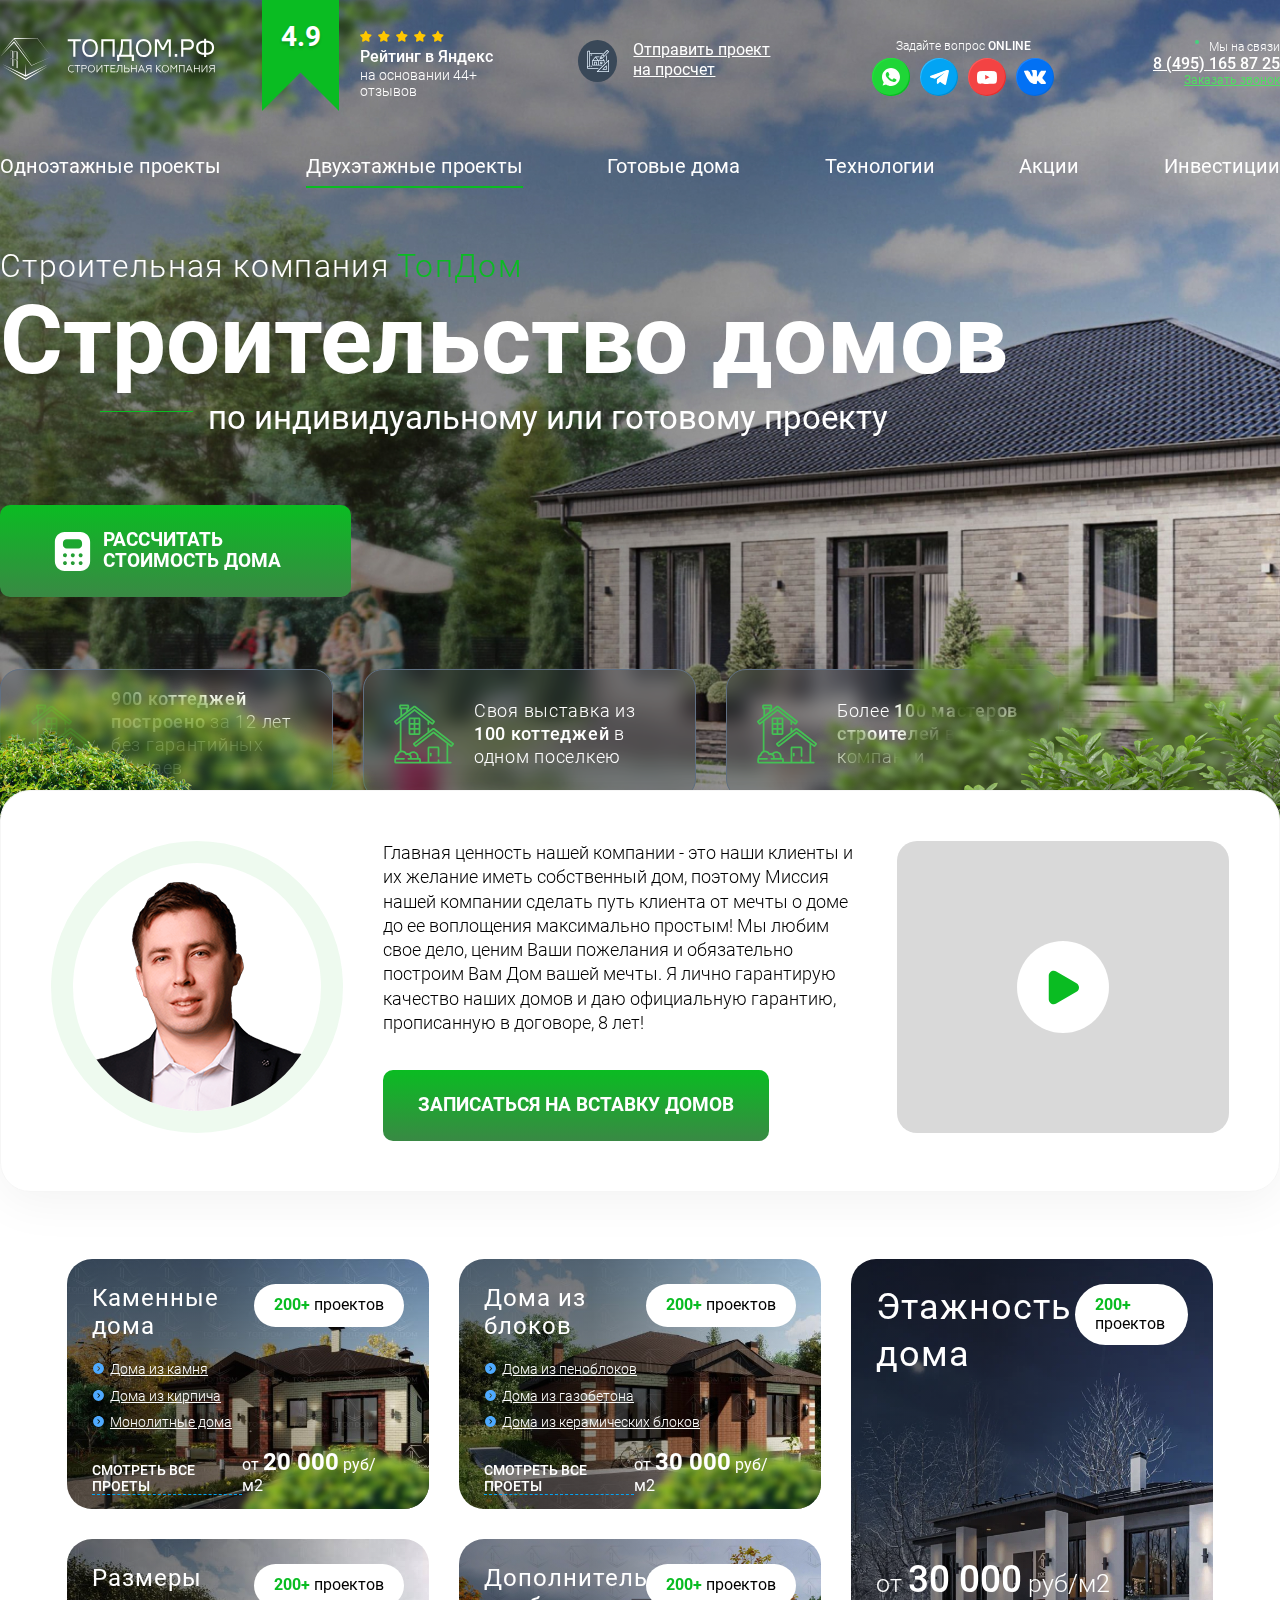
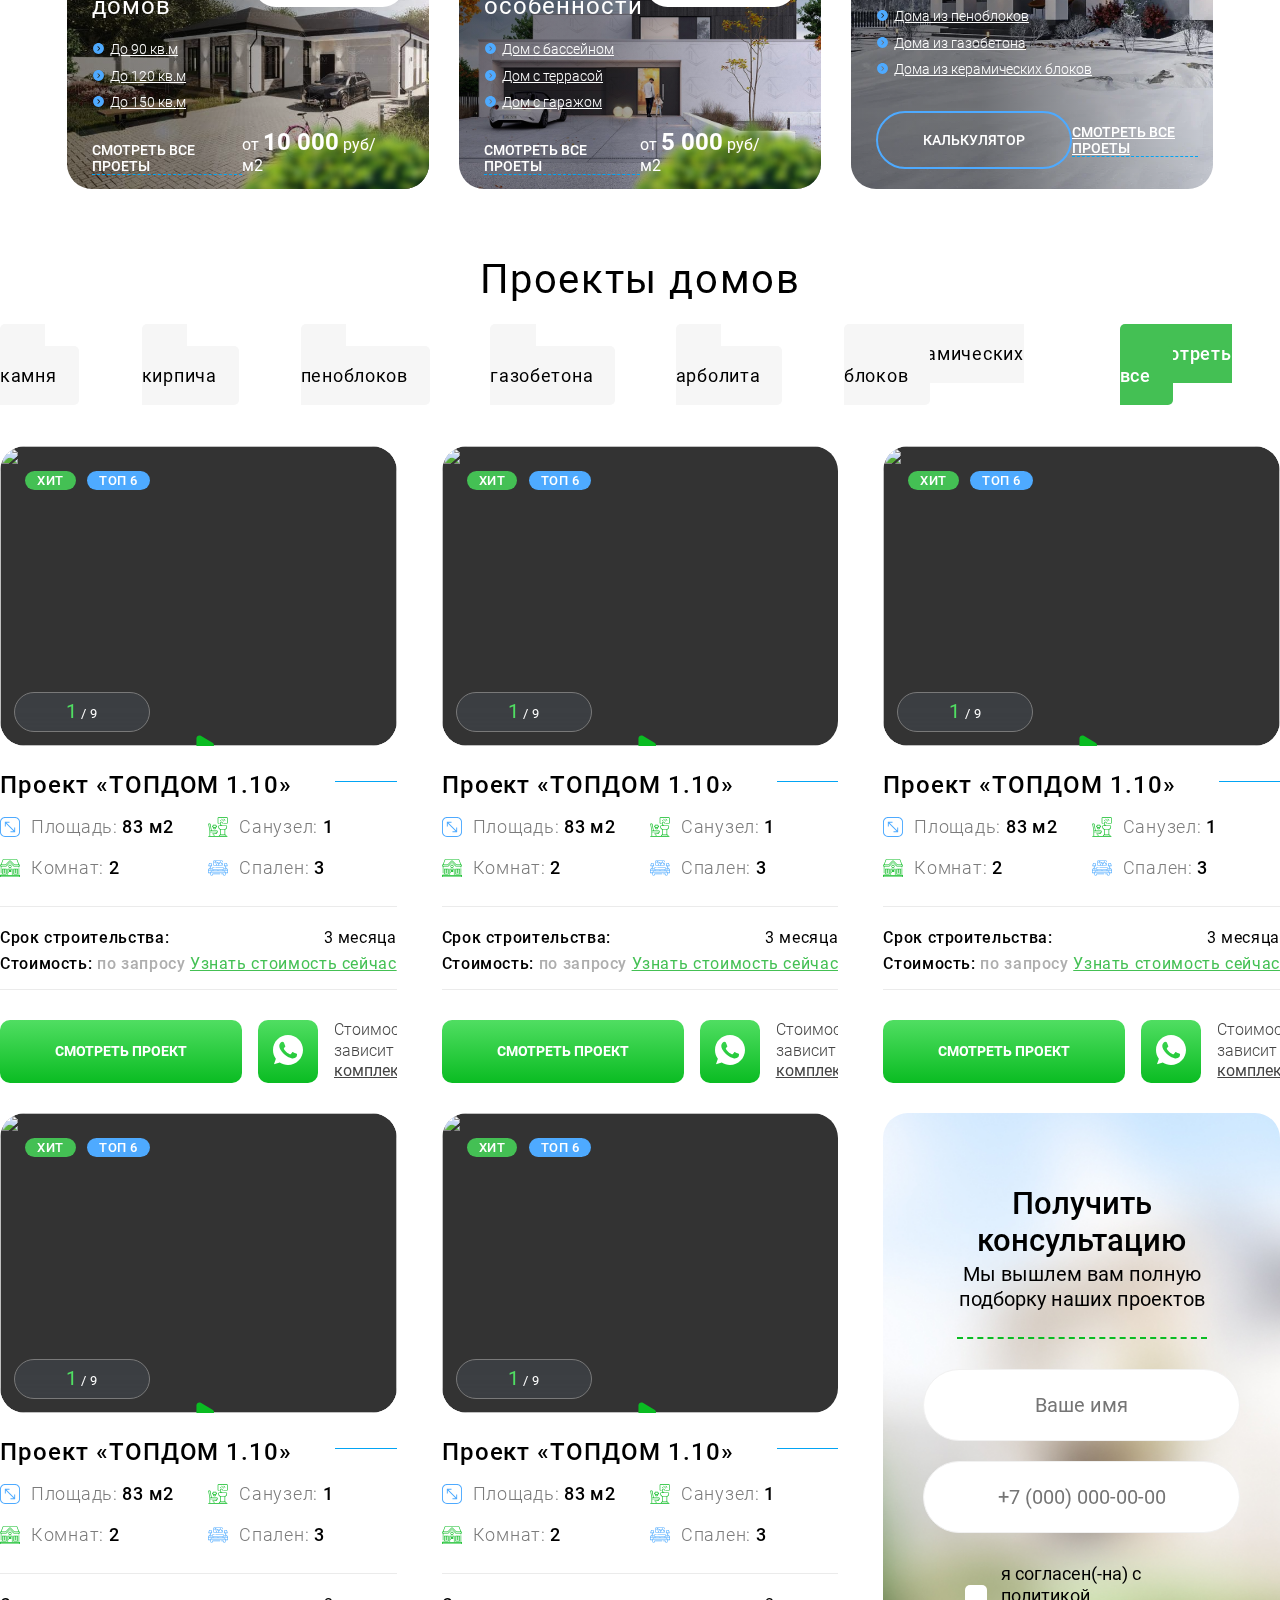
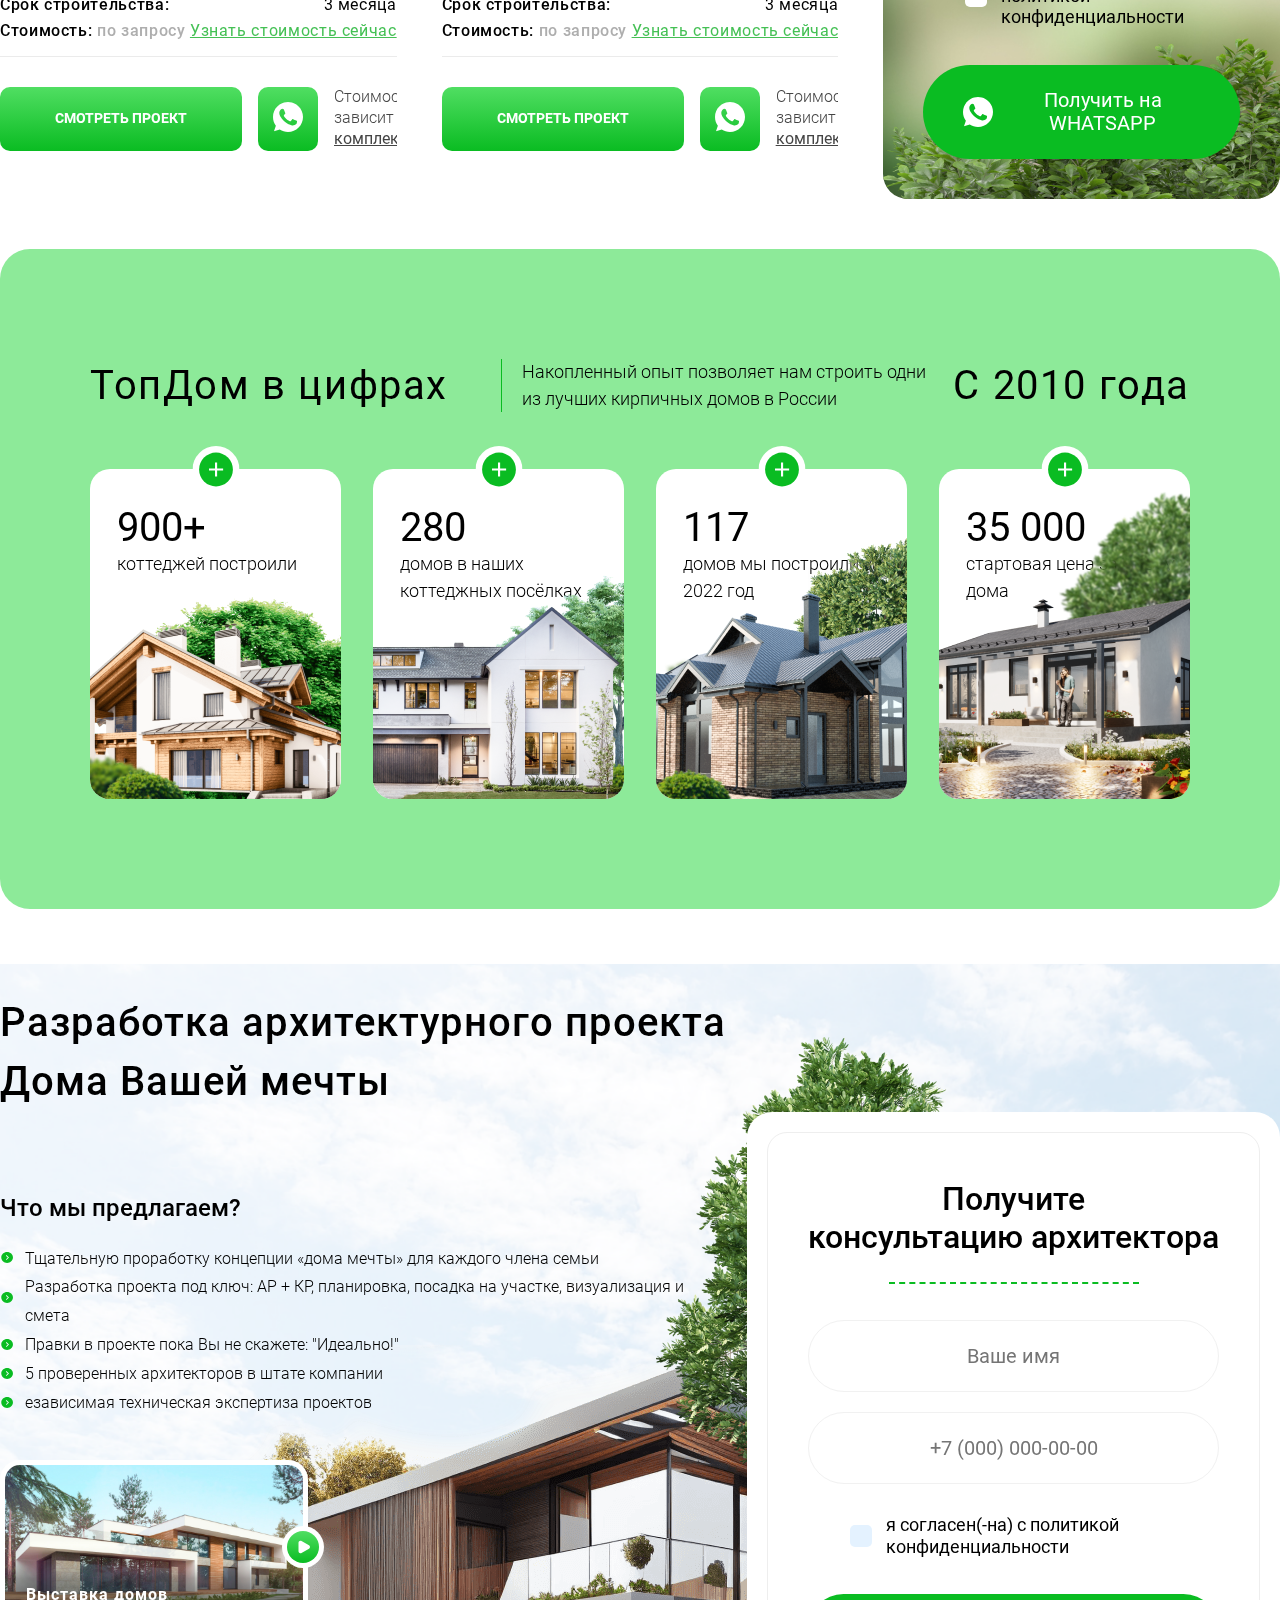
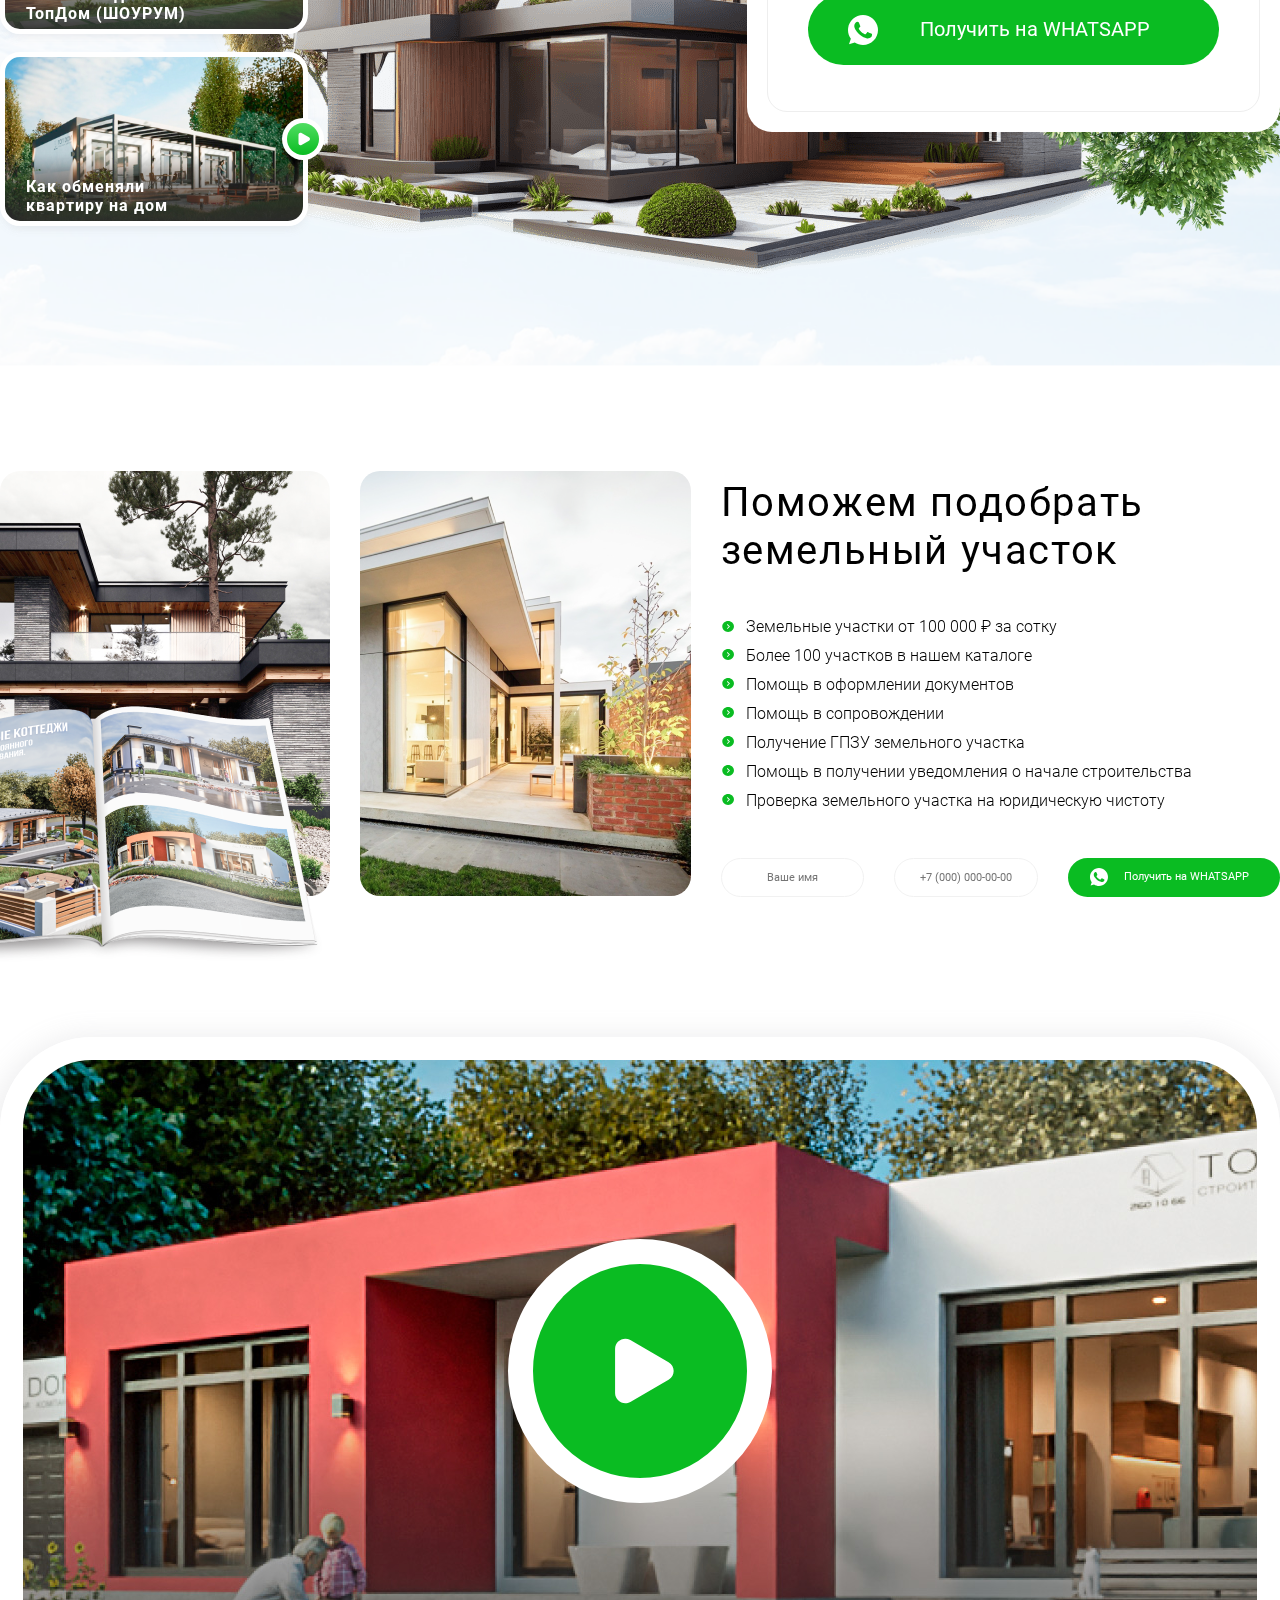
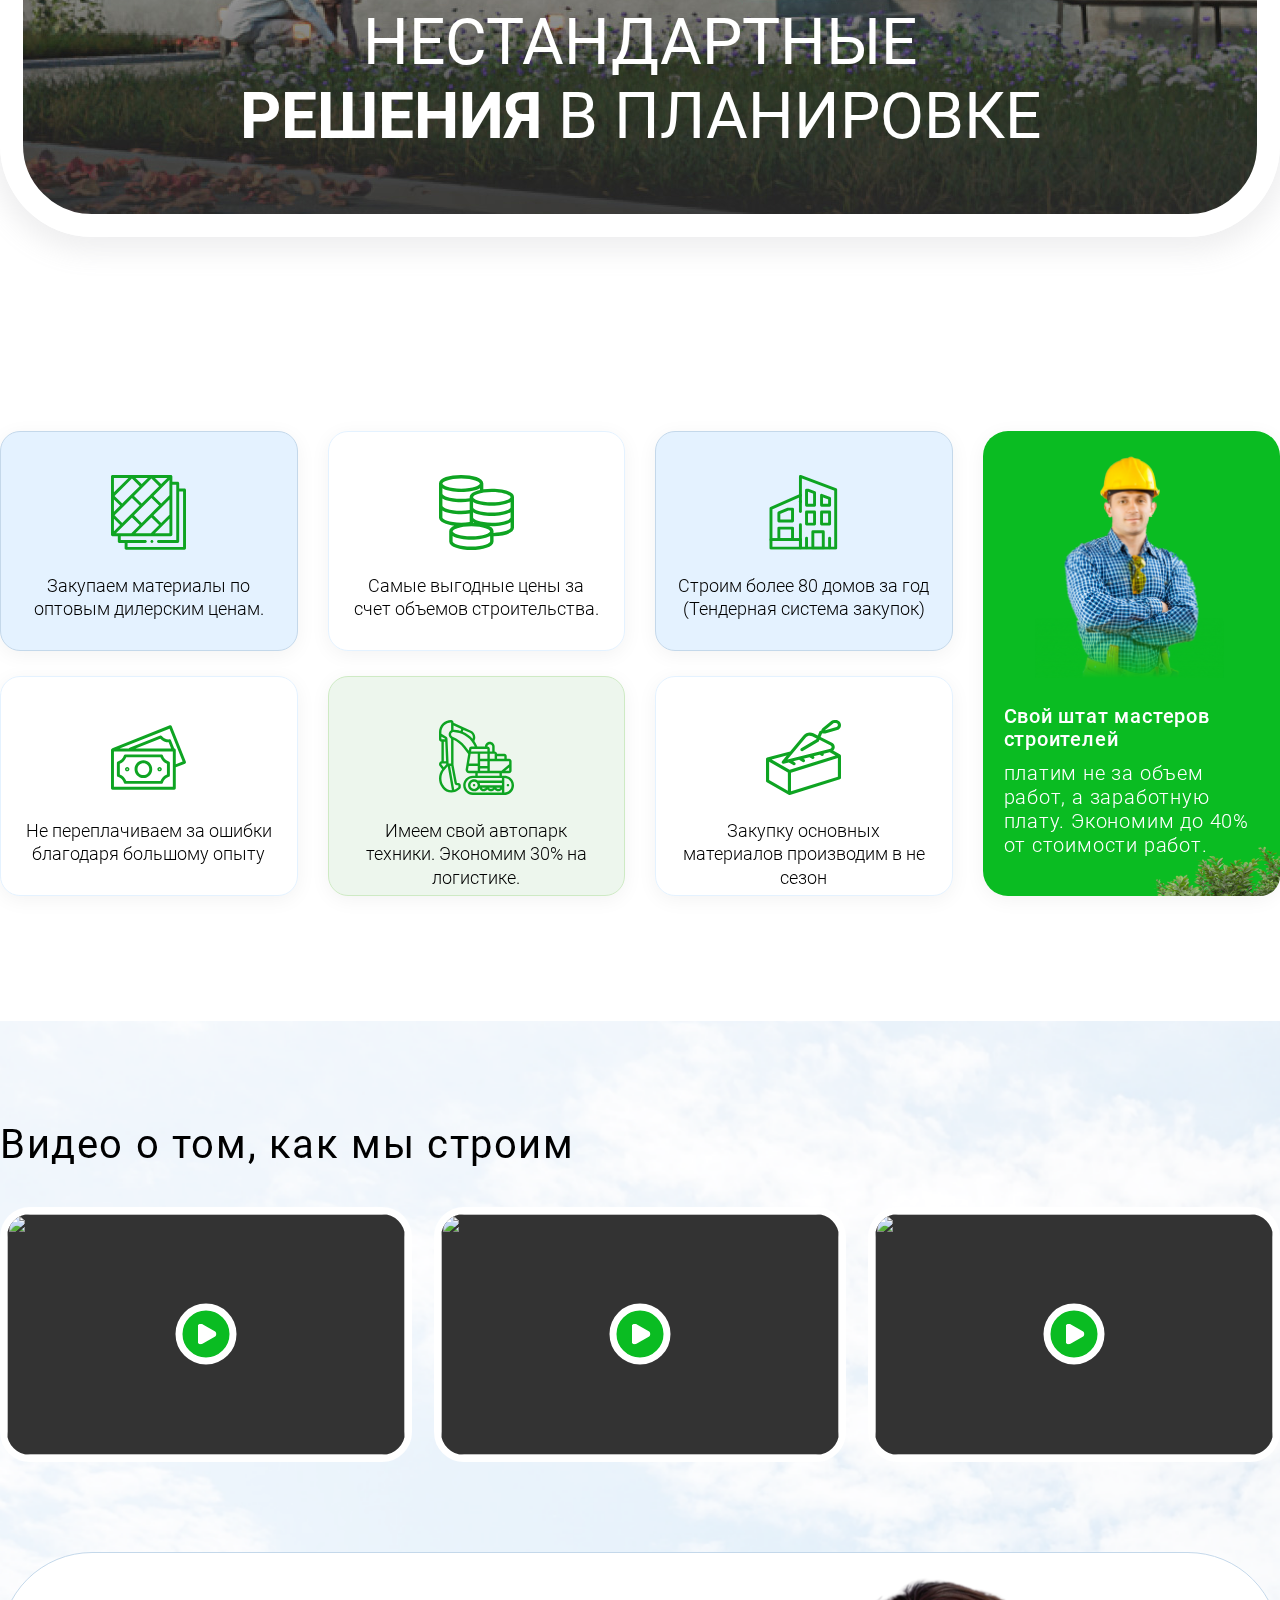
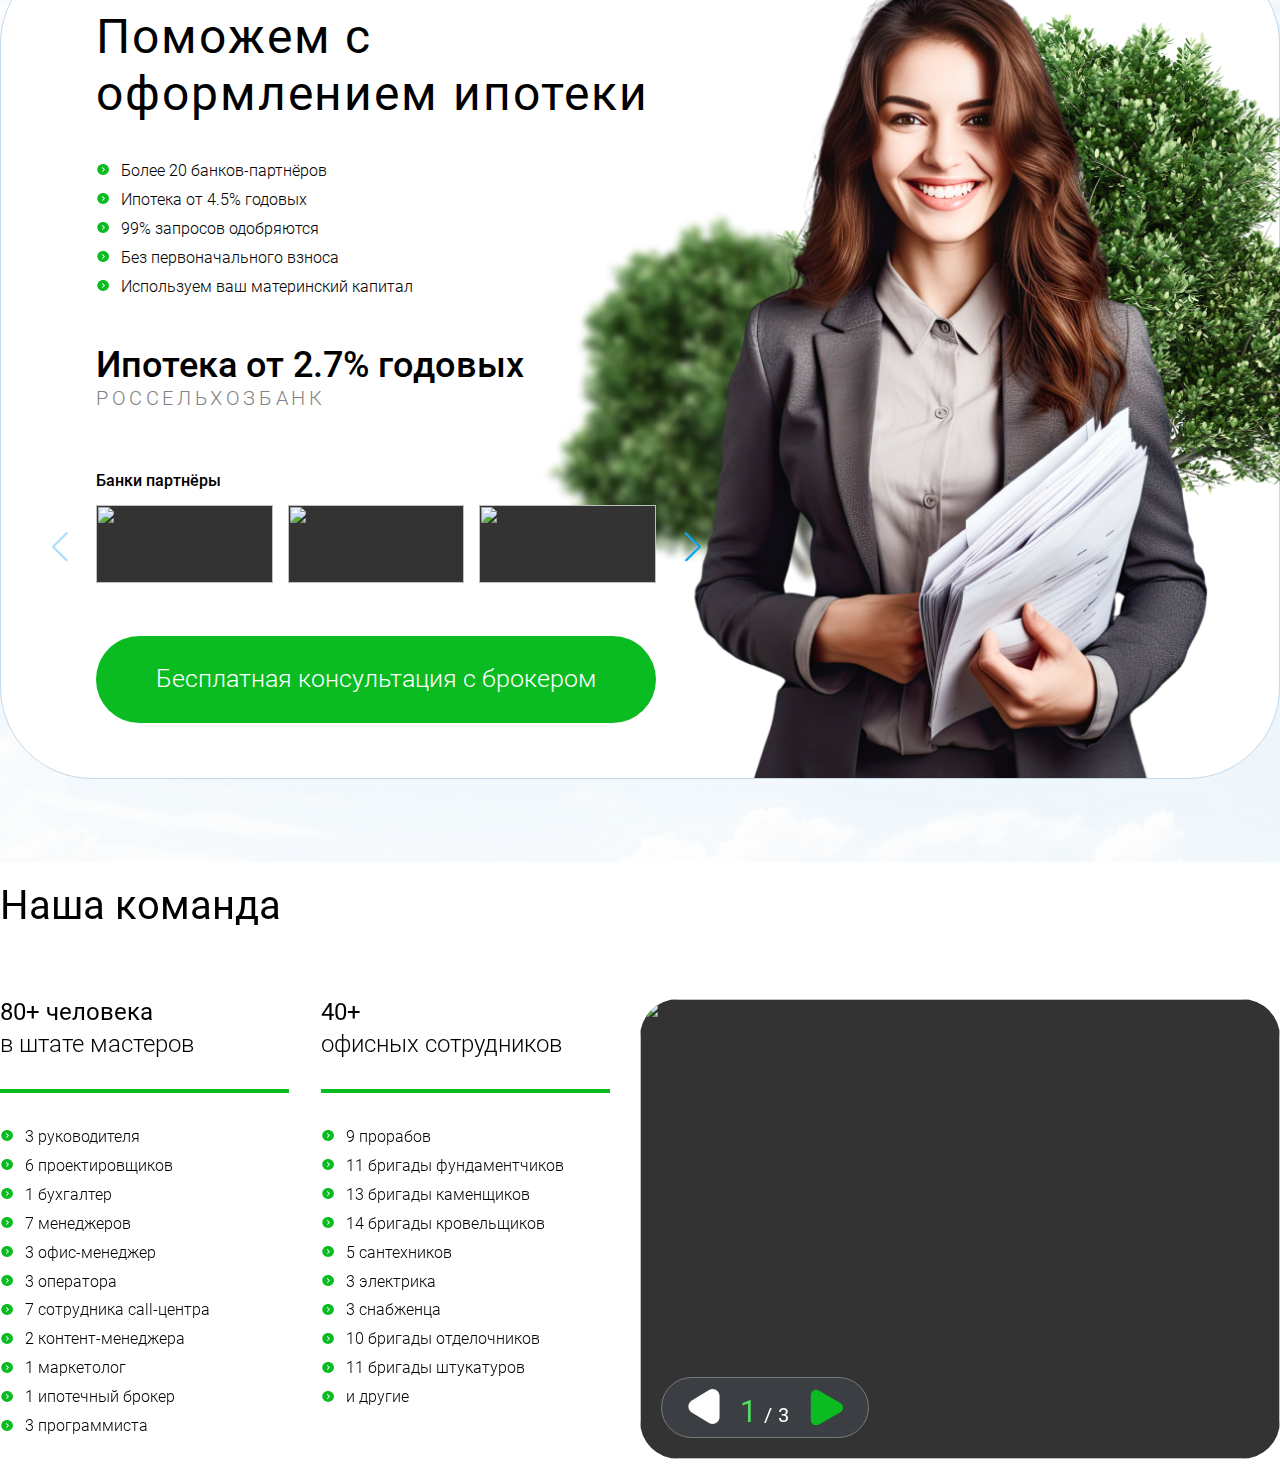
==== commit 703155f1: "team section" ====
--- a/index.html
+++ b/index.html
@@ -1791,6 +1791,94 @@
           </div>
         </div>
       </section>
+      <section class="team">
+        <div class="team__wrapper">
+          <p class="team__title">Наша команда</p>
+          <div class="team__content">
+            <div class="team__content-left">
+              <div class="team__content-masters">
+                <p class="team__content-masters-title">80+ человека</p>
+                <p class="team__content-masters-subtitle">в штате мастеров</p>
+                <ul
+                  class="arch-form__feature-list arch-form__feature-list-team"
+                >
+                  <li class="arch-form__feature-item">3 руководителя</li>
+                  <li class="arch-form__feature-item">6 проектировщиков</li>
+                  <li class="arch-form__feature-item">1 бухгалтер</li>
+                  <li class="arch-form__feature-item">7 менеджеров</li>
+                  <li class="arch-form__feature-item">3 офис-менеджер</li>
+                  <li class="arch-form__feature-item">3 оператора</li>
+                  <li class="arch-form__feature-item">
+                    7 сотрудника call-центра
+                  </li>
+                  <li class="arch-form__feature-item">2 контент-менеджера</li>
+                  <li class="arch-form__feature-item">1 маркетолог</li>
+                  <li class="arch-form__feature-item">1 ипотечный брокер</li>
+                  <li class="arch-form__feature-item">3 программиста</li>
+                </ul>
+              </div>
+              <div class="team__content-office">
+                <p class="team__content-masters-title">40+</p>
+                <p class="team__content-masters-subtitle">
+                  офисных сотрудников
+                </p>
+                <ul
+                  class="arch-form__feature-list arch-form__feature-list-team"
+                >
+                  <li class="arch-form__feature-item">9 прорабов</li>
+                  <li class="arch-form__feature-item">
+                    11 бригады фундаментчиков
+                  </li>
+                  <li class="arch-form__feature-item">13 бригады каменщиков</li>
+                  <li class="arch-form__feature-item">
+                    14 бригады кровельщиков
+                  </li>
+                  <li class="arch-form__feature-item">5 сантехников</li>
+                  <li class="arch-form__feature-item">3 электрика</li>
+                  <li class="arch-form__feature-item">3 снабженца</li>
+                  <li class="arch-form__feature-item">
+                    10 бригады отделочников
+                  </li>
+                  <li class="arch-form__feature-item">11 бригады штукатуров</li>
+                  <li class="arch-form__feature-item">и другие</li>
+                </ul>
+              </div>
+            </div>
+            <div class="team__content-right">
+              <div class="swiper swiperTeam">
+                <div class="swiper-wrapper">
+                  <div class="swiper-slide swiperTeam-slide">
+                    <img
+                      class="swiper-slide-image swiperTeam-slide-image"
+                      src="https://studio.swiperjs.com/demo-images/nature/01.jpg"
+                    />
+                  </div>
+
+                  <div class="swiper-slide swiperTeam-slide">
+                    <img
+                      class="swiper-slide-image swiperTeam-slide-image"
+                      src="https://studio.swiperjs.com/demo-images/nature/02.jpg"
+                    />
+                  </div>
+
+                  <div class="swiper-slide swiperTeam-slide">
+                    <img
+                      class="swiper-slide-image swiperTeam-slide-image"
+                      src="https://studio.swiperjs.com/demo-images/nature/03.jpg"
+                    />
+                  </div>
+                </div>
+                <div class="swiperTeam-pagination-wrapper">
+                  <div class="swiper-pagination swiperTeam-pagination"></div>
+
+                  <div class="swiper-button-prev swiperTeam-button-prev"></div>
+                  <div class="swiper-button-next swiperTeam-button-next"></div>
+                </div>
+              </div>
+            </div>
+          </div>
+        </div>
+      </section>
     </div>
     <script src="https://cdn.jsdelivr.net/npm/swiper@9/swiper-bundle.min.js"></script>
     <script>
@@ -1820,6 +1908,15 @@
           nextEl: ".swiperBanks-button-next",
         },
       });
+
+      var swiperTeam = new Swiper(".swiperTeam", {
+        navigation: {
+          prevEl: ".swiperTeam-button-prev",
+          nextEl: ".swiperTeam-button-next",
+        },
+        loop: true,
+        pagination: { type: "fraction", el: ".swiperTeam-pagination" },
+      });
     </script>
   </body>
 </html>
--- a/css/style.css
+++ b/css/style.css
@@ -2018,3 +2018,148 @@
   bottom: 0;
 }
 /*#endregion MORTGAGE */
+
+/*#region TEAM */
+.team__wrapper {
+  max-width: var(--main-width);
+  margin: 0 auto;
+}
+.team__title {
+  color: #000;
+  font-size: 40px;
+  font-style: normal;
+  font-weight: 400;
+  margin: 20px 0 70px;
+}
+.team__content {
+  display: flex;
+  gap: 30px;
+}
+.team__content-left {
+  display: flex;
+  gap: 32px;
+  width: 50%;
+}
+.team__content-masters,
+.team__content-office {
+  width: 50%;
+}
+.team__content-masters-title {
+  color: #000;
+  font-size: 24px;
+  font-style: normal;
+  font-weight: 400;
+  margin: 0 0 5px;
+}
+.team__content-masters-subtitle {
+  color: #000;
+  font-size: 24px;
+  font-style: normal;
+  font-weight: 300;
+  margin: 0 0 30px;
+}
+.arch-form__feature-list-team {
+  border-top: 4px solid var(--green-accent);
+  padding: 30px 0 0 0;
+}
+.swiperTeam {
+  user-select: none;
+  box-sizing: border-box;
+  overflow: hidden;
+  width: 100%;
+  height: 460px;
+  padding-top: 0px;
+  padding-bottom: 0px;
+}
+
+.swiperTeam-slide {
+  display: flex;
+  align-items: center;
+  justify-content: center;
+  width: 100%;
+  height: 100%;
+  color: #fff;
+  overflow: hidden;
+  position: relative;
+  box-sizing: border-box;
+  background-color: rgba(51, 51, 51, 1);
+  border-radius: 38px;
+}
+
+.swiperTeam-slide-image {
+  position: absolute;
+  object-fit: cover;
+  left: 0%;
+  top: 0%;
+  width: 100%;
+  height: 100%;
+  z-index: 0;
+}
+.team__content-right {
+  width: 50%;
+}
+
+.swiperTeam-button-prev {
+  background-image: url("/img/prev_n.svg") !important;
+  background-repeat: no-repeat;
+  background-size: 33px;
+  width: 33px;
+  height: 36px;
+  left: 25px;
+}
+
+.swiperTeam-button-next {
+  background-image: url("/img/play_n.svg") !important;
+  background-repeat: no-repeat;
+  background-size: 33px;
+  width: 33px;
+  height: 36px;
+  right: 25px;
+}
+.swiperTeam-button-next,
+.swiperTeam-button-prev {
+  top: calc(50% + 4px);
+}
+.swiperTeam-button-next:after,
+.swiperTeam-button-prev:after {
+  display: none;
+}
+.swiperTeam-pagination-wrapper {
+  box-sizing: border-box;
+  z-index: 2;
+  display: inline-block;
+  position: absolute;
+  width: 208px;
+  height: 61px;
+  bottom: 21px;
+  left: 21px;
+  border-radius: 153px;
+  border: 1.5px solid #797979;
+  background: rgba(96, 112, 131, 0.2);
+  backdrop-filter: blur(15px);
+}
+.swiperTeam-pagination .swiper-pagination-current {
+  color: #50de62;
+  font-size: 30px;
+  font-style: normal;
+  font-weight: 400;
+  line-height: normal;
+  letter-spacing: 0.8px;
+}
+.swiperTeam-pagination {
+  color: var(--white-text);
+  font-size: 20px;
+  font-style: normal;
+  font-weight: 400;
+  line-height: normal;
+  letter-spacing: 0.534px;
+}
+.swiperTeam-pagination .swiper-pagination-total {
+  color: #fff;
+  font-size: 20px;
+  font-style: normal;
+  font-weight: 400;
+  line-height: normal;
+  letter-spacing: 0.819px;
+}
+/*#endregion TEAM */
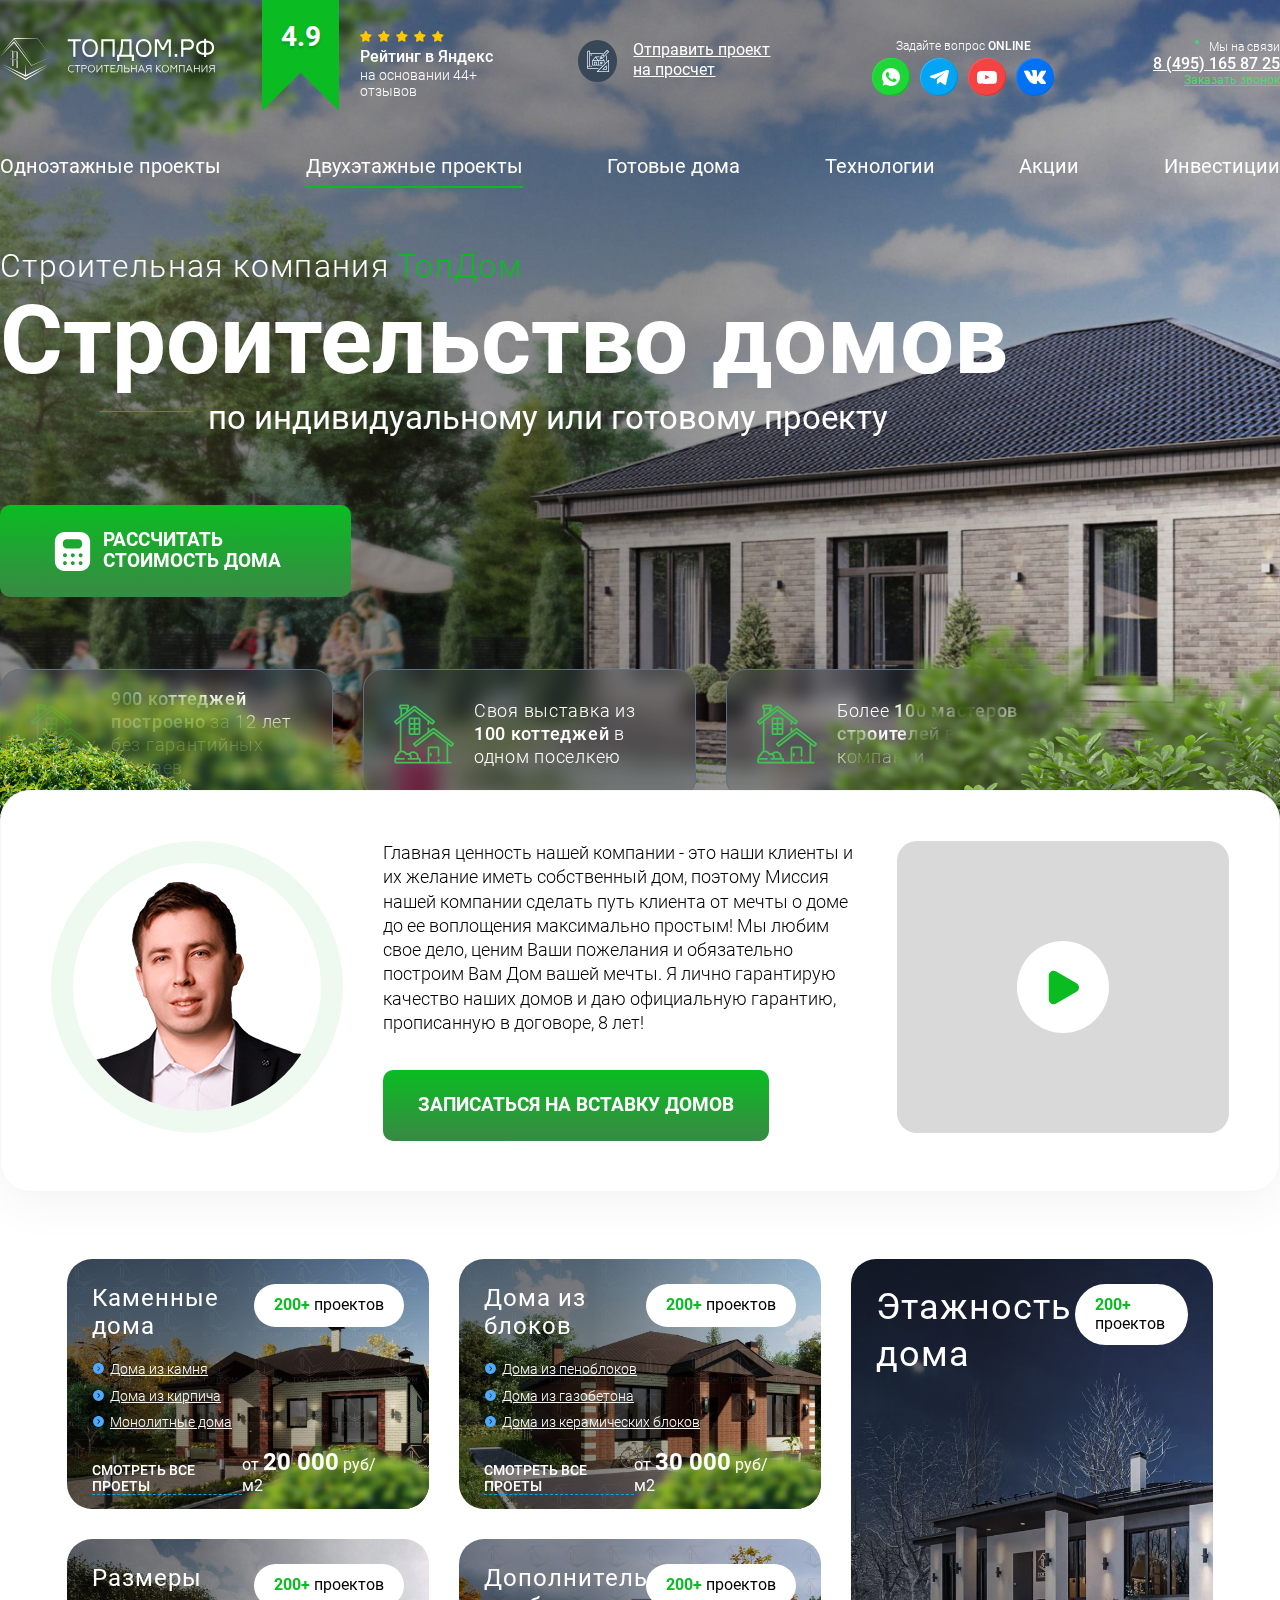
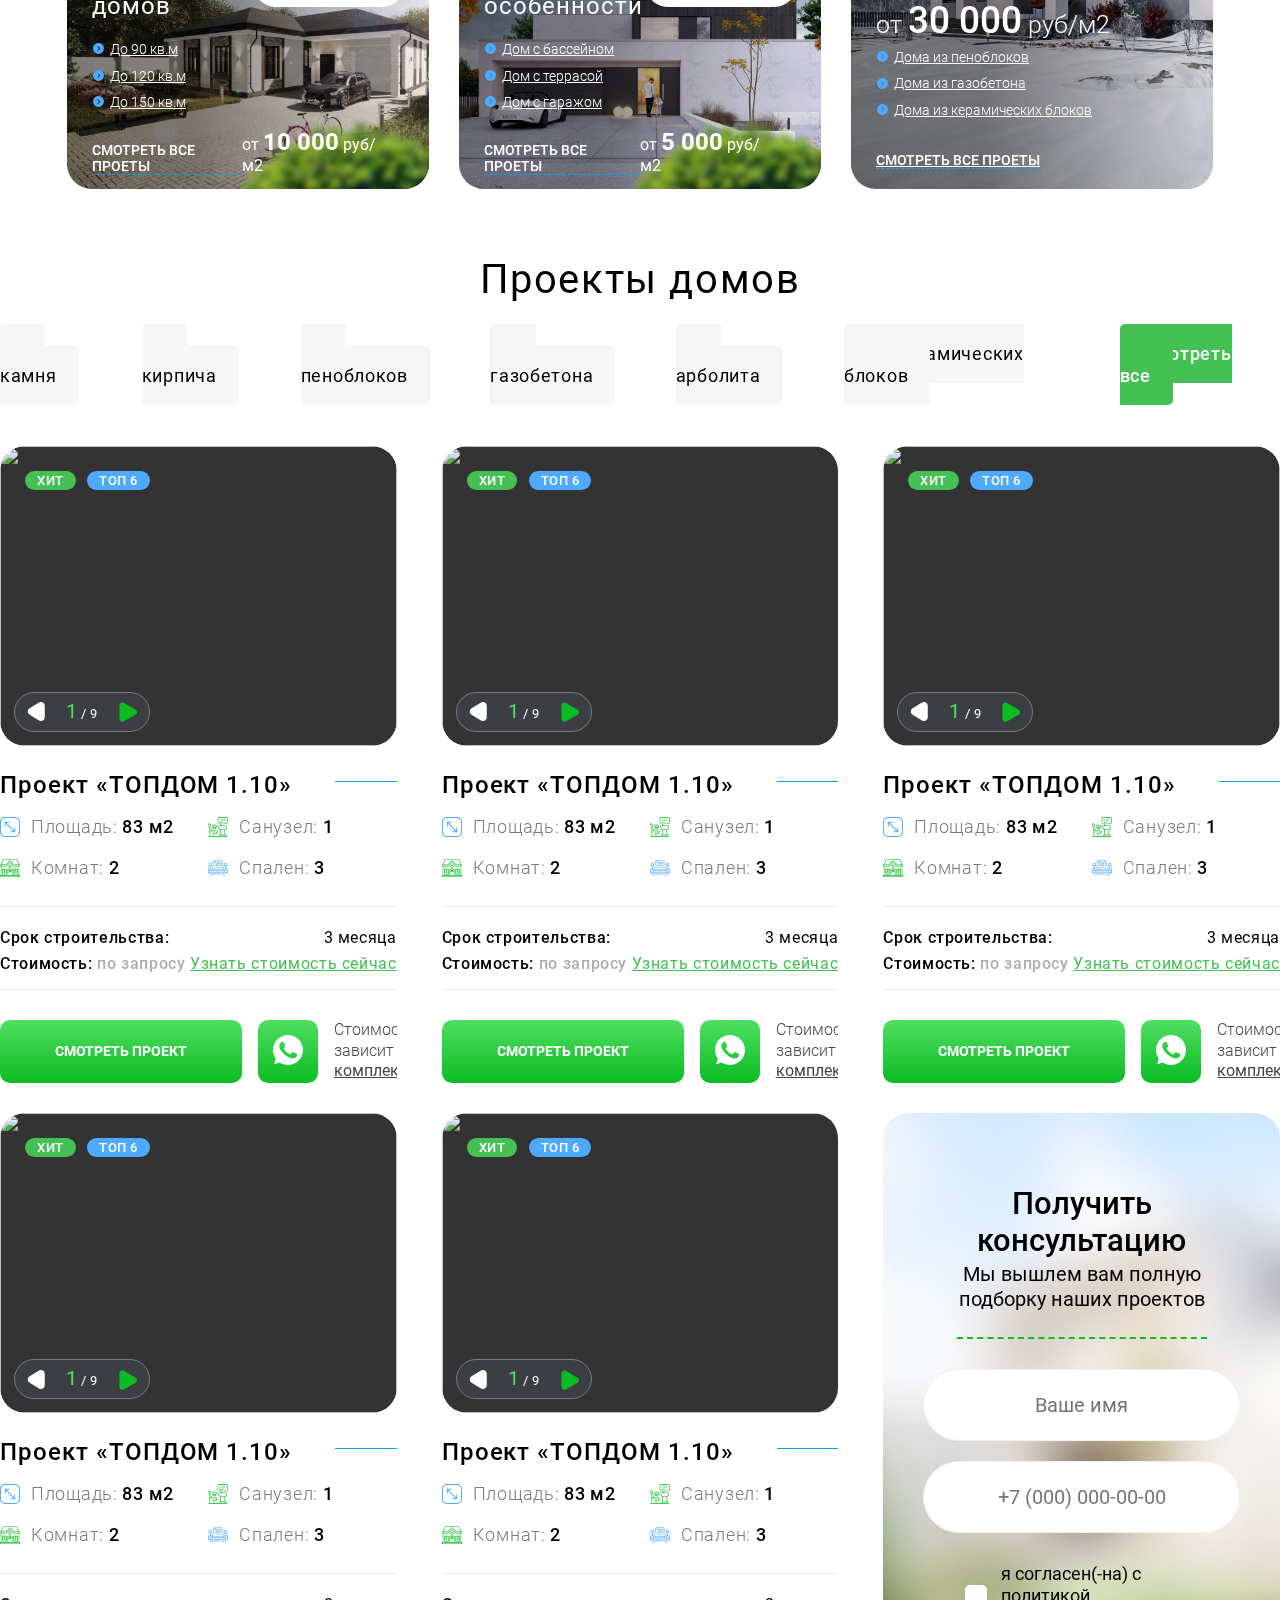
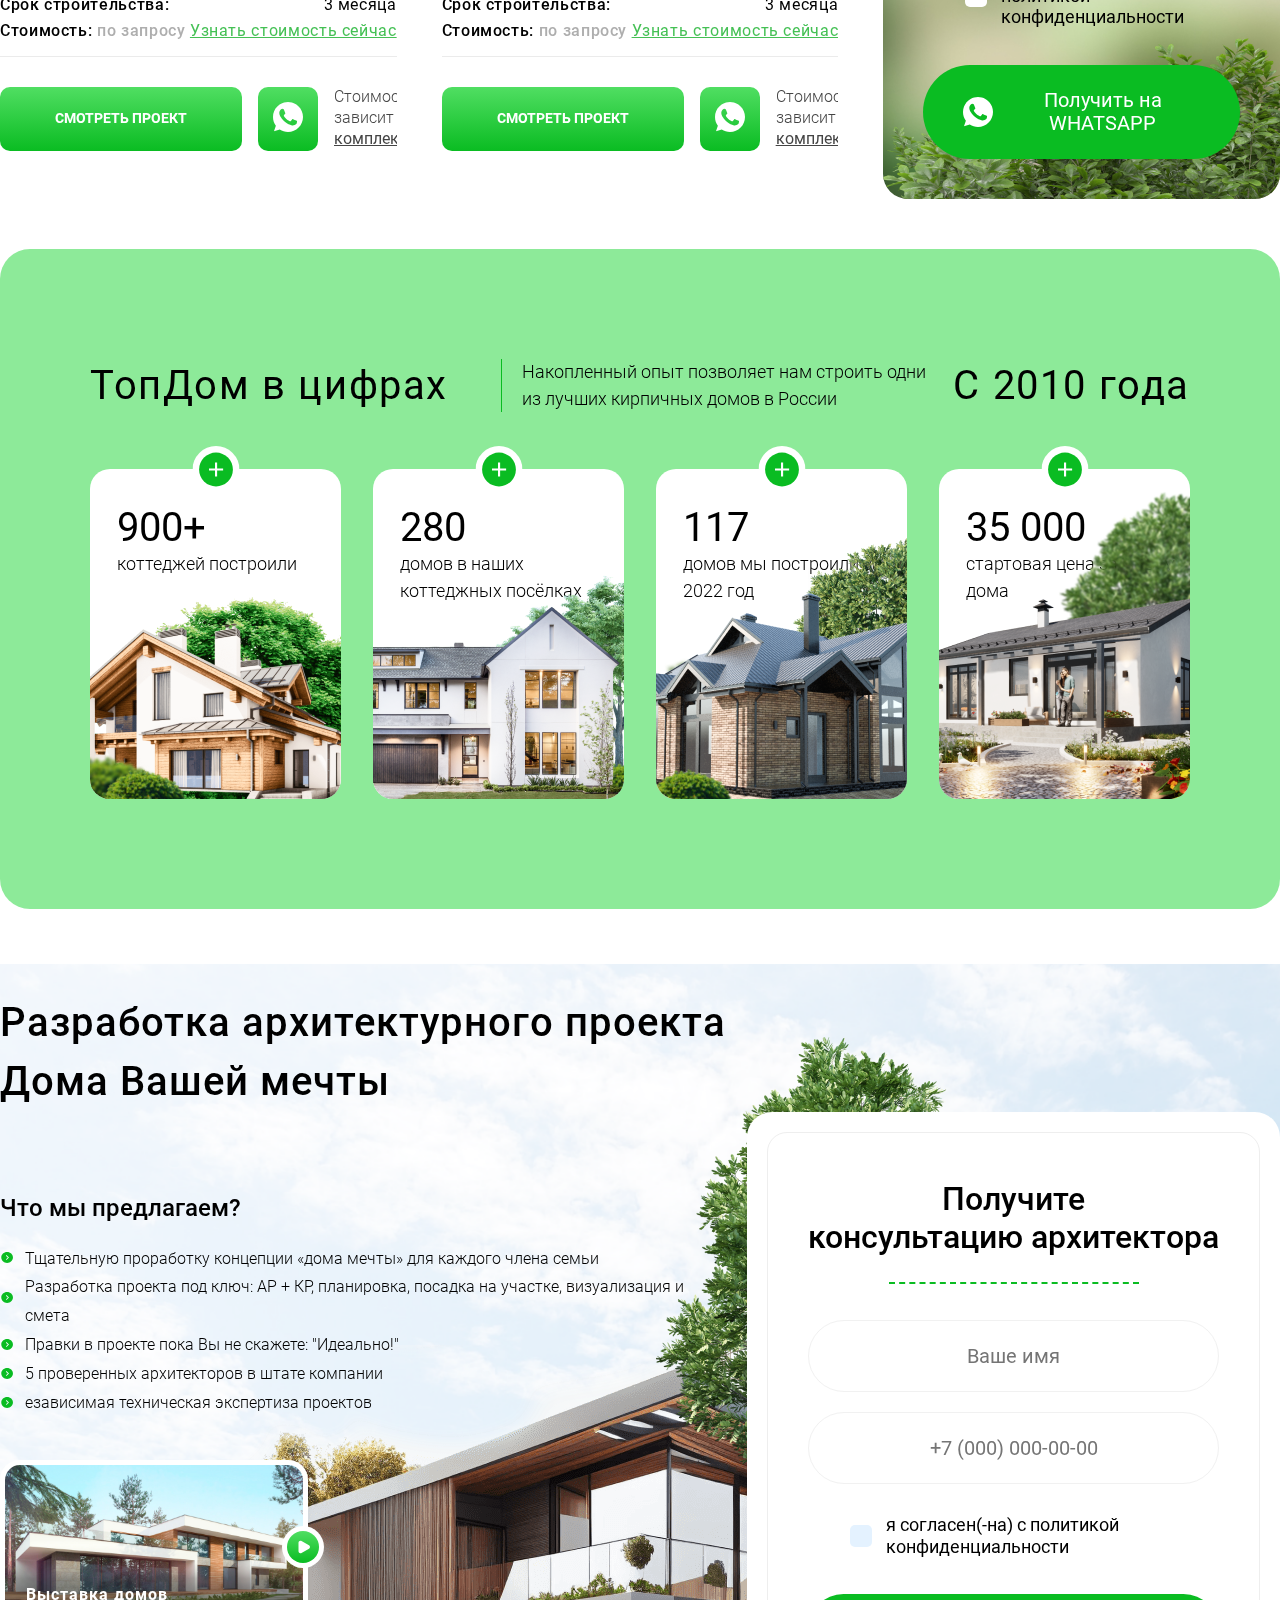
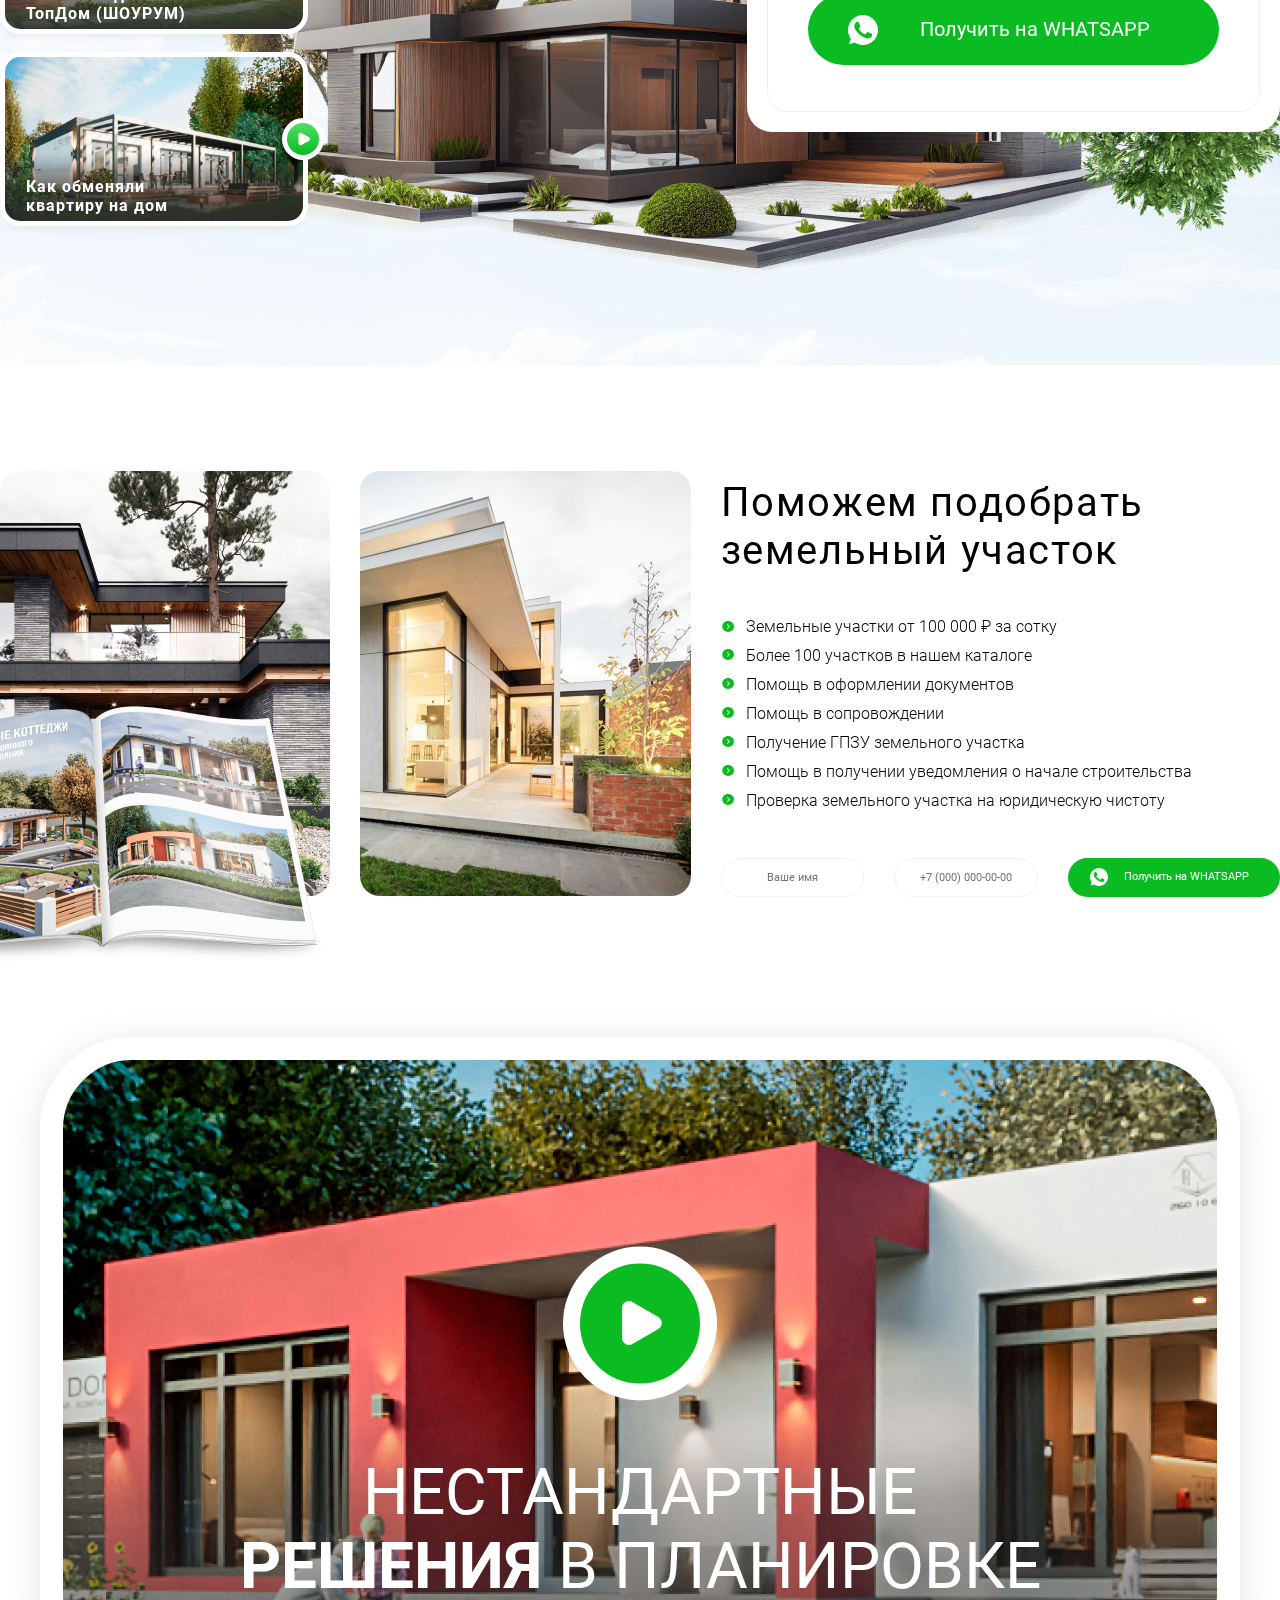
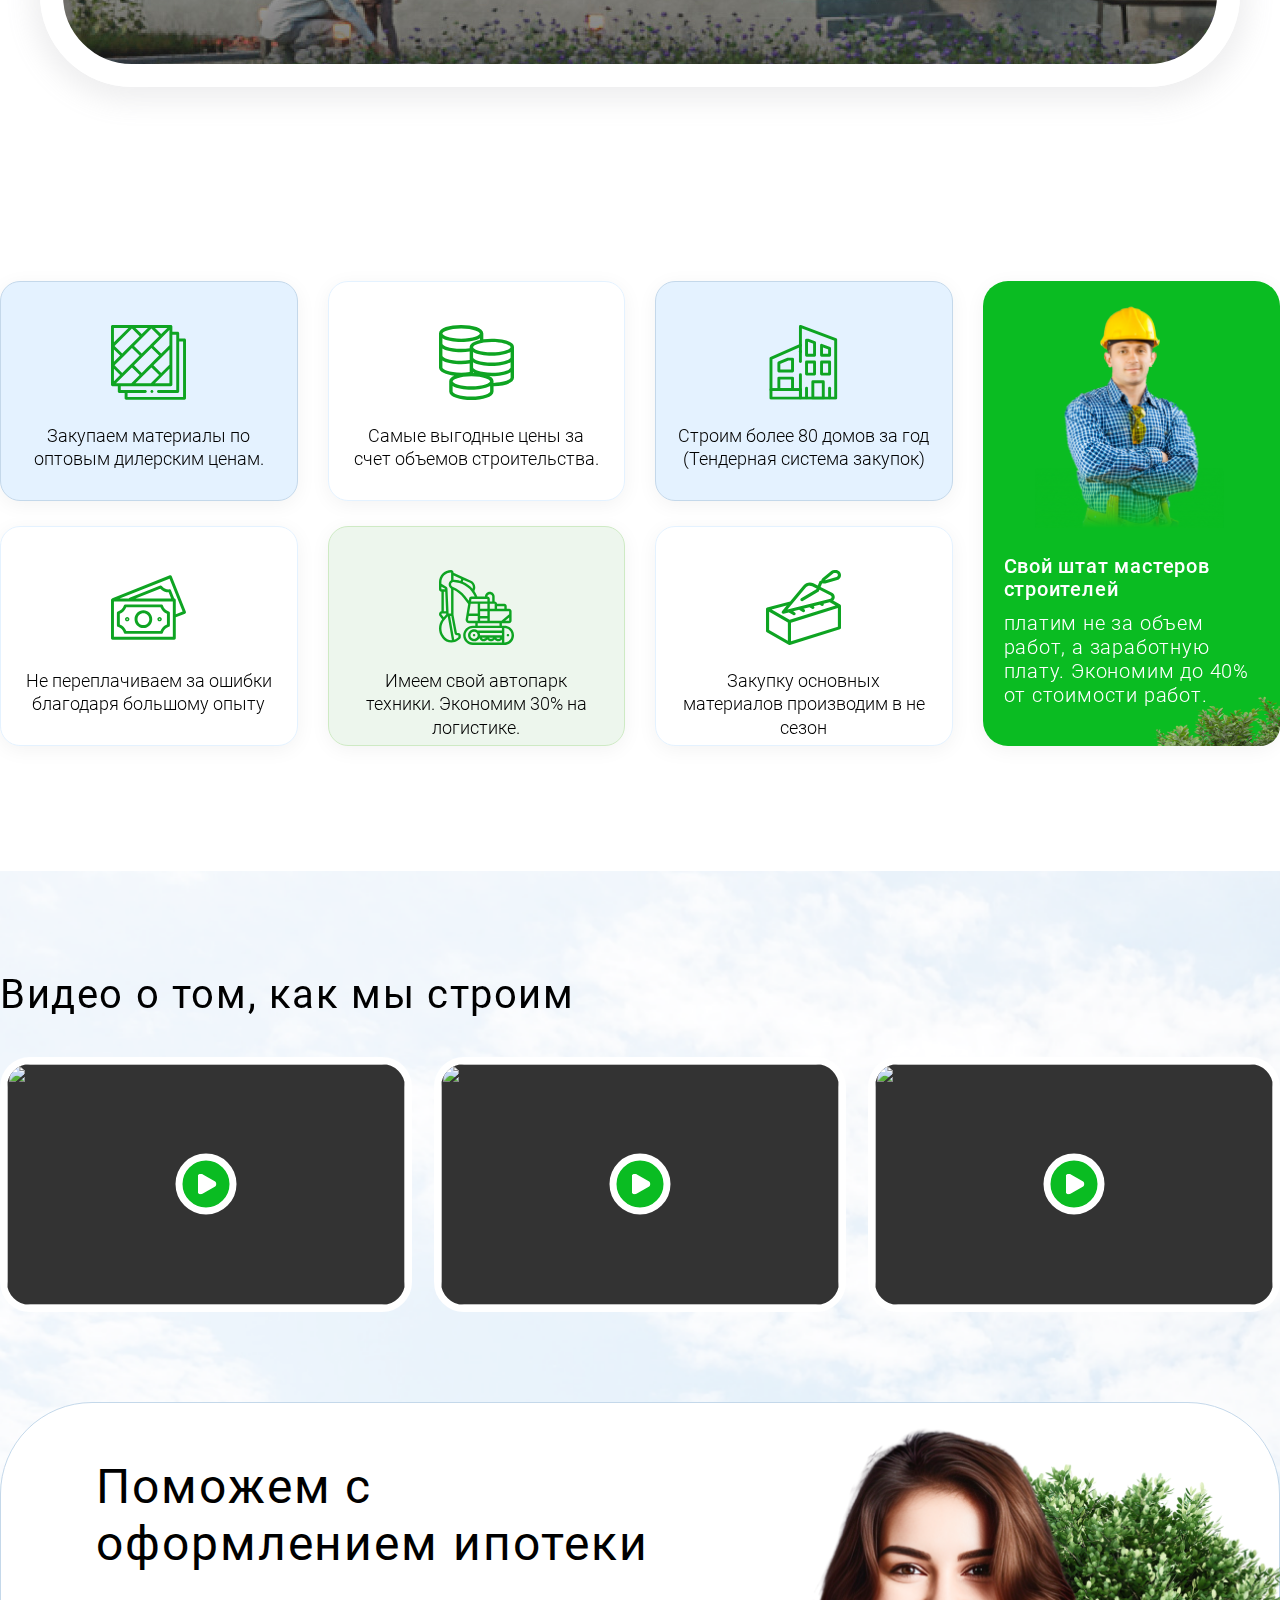
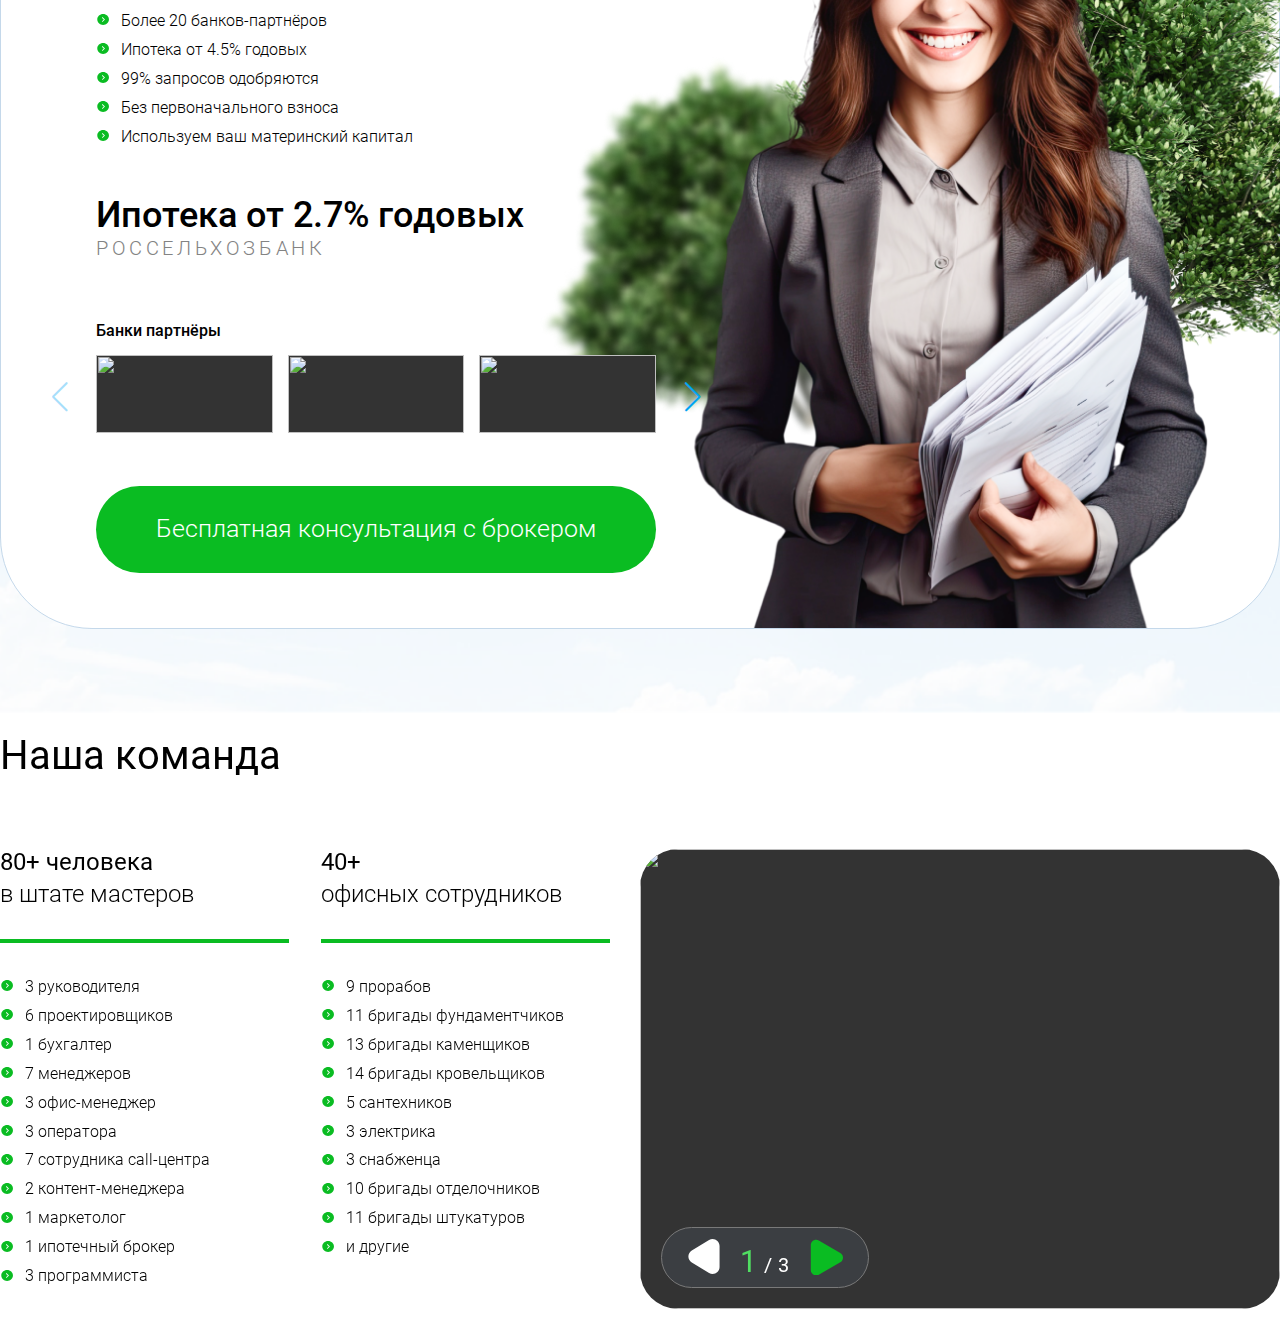
==== commit 3ea2ae39: "video size fix" ====
--- a/index.html
+++ b/index.html
@@ -9,7 +9,6 @@
       href="https://cdn.jsdelivr.net/npm/swiper@9/swiper-bundle.min.css"
     />
     <link rel="stylesheet" href="css/style.css" />
-
     <title>Топ дом</title>
   </head>
   <body>
@@ -241,7 +240,7 @@
                 </li>
               </ul>
               <div class="categoryGrid__footer-link-wrap">
-                <a href="" class="categoryGrid__footer-calc">Калькулятор</a>
+                <!-- <a href="" class="categoryGrid__footer-calc">Калькулятор</a> -->
                 <a href="" class="categoryGrid__footer-watch-all"
                   >Смотреть все проеты</a
                 >
@@ -1880,6 +1879,7 @@
         </div>
       </section>
     </div>
+    <script src="/scripts/main.js" defer></script>
     <script src="https://cdn.jsdelivr.net/npm/swiper@9/swiper-bundle.min.js"></script>
     <script>
       var swiper = new Swiper(".swiper1", {
--- a/css/style.css
+++ b/css/style.css
@@ -46,6 +46,7 @@
 
   --green-accent: #0abc22;
   --white-text: #fff;
+  --black-text: #000;
   font-family: "Roboto", sans-serif;
 }
 /*#region UTILS */
@@ -141,14 +142,14 @@
 }
 .header__wrapper {
   height: var(--header-height);
-  max-width: var(--main-width);
   margin: 0 auto -200px;
-  background: transparent;
 }
 .header__upper {
   min-height: 132px;
   display: flex;
   flex-wrap: nowrap;
+  max-width: var(--main-width);
+  margin: 0 auto;
 }
 .header__rating {
   display: flex;
@@ -297,6 +298,8 @@
 .header__menu {
   min-height: 72px;
   line-height: 72px;
+  max-width: var(--main-width);
+  margin: 0 auto -200px;
 }
 .header__menu-list {
   list-style: none;
@@ -331,6 +334,34 @@
   background-size: 100% 2px;
 }
 /*#endregion HEADER*/
+
+/*#region HEADER WHITE */
+.header-white {
+  position: fixed;
+  background: #fff;
+  height: 200px;
+  width: 100%;
+  transition: background 0.09s ease-out;
+}
+.logo_black {
+  background: url(/img/logo-topdom-text-black.svg) no-repeat 63px 50%;
+  background-size: 70%;
+}
+.logo_black::before {
+  background: url(/img/logo-topdom-pic-black.svg) no-repeat;
+  background-size: contain;
+}
+.header-white .header__menu-link,
+.header-white .header__rating-title,
+.header-white .header__rating-subtitle,
+.header-white .header__sent-project,
+.header-white .header__social-title,
+.header-white .header__call-title,
+.header-white .header__call-tel {
+  color: var(--black-text);
+}
+
+/*#endregion HEADER WHITE*/
 
 /*#region SOCIAL LINK */
 .social-list {
@@ -1653,9 +1684,9 @@
 /*#region VIDEO PRESENTATION */
 .videoPresentation__wrapper {
   position: relative;
-  max-width: var(--main-width);
+  max-width: 1200px;
   margin: 0 auto;
-  height: 800px;
+  height: 650px;
   box-sizing: border-box;
   border: 23px solid #fff;
   -webkit-box-shadow: 0px 6px 26px 9px rgba(155, 158, 159, 0.16);
@@ -1666,11 +1697,12 @@
 }
 .videoPresentation__play {
   position: absolute;
-  width: 214px;
-  height: 214px;
+  width: 120px;
+  height: 120px;
   background: var(--green-accent) url(/img/play_white.svg) 53% no-repeat;
-  border: 25px solid #fff;
+  border: 17px solid #fff;
   border-radius: 50%;
+  background-size: 40px;
   left: 50%;
   top: 50%;
   transform: translate(-50%, -75%);
@@ -1872,14 +1904,14 @@
 .videoSlider {
   position: relative;
 }
-.swiper-button-next,
-.swiper-button-prev {
+.videoSlider.swiper-button-next,
+.videoSlider .swiper-button-prev {
   top: calc(50% + 45px);
 }
-.swiper-button-next {
+.videoSlider .swiper-button-next {
   right: -65px;
 }
-.swiper-button-prev {
+.videoSlider .swiper-button-prev {
   left: -65px;
 }
 .swiperVideo-slide__play {
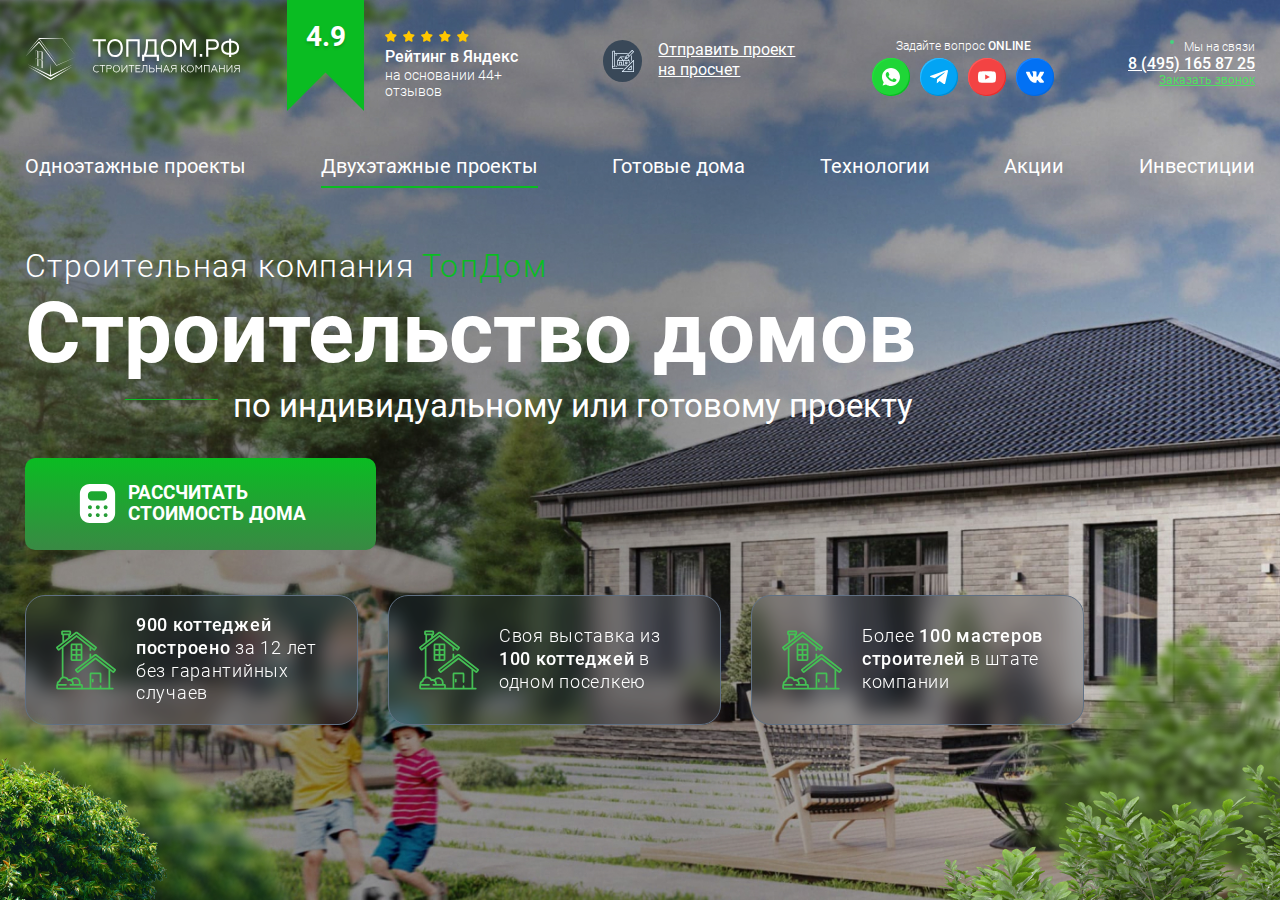
==== commit a0f78bf3: "header adaptive" ====
--- a/index.html
+++ b/index.html
@@ -34,68 +34,75 @@
                 </div>
               </div>
             </div>
-            <div class="header__project-calc">
-              <a href="/" class="header__sent-project"
-                >Отправить проект на просчет</a
-              >
-            </div>
-            <div class="header__social">
-              <div class="header__social-title font-light">
-                Задайте вопрос <span class="font-medium">ONLINE</span>
-              </div>
-              <ul class="social-list">
-                <li class="social-list__item">
-                  <a
-                    href=""
-                    class="social-list__link social-list__link_whatsupp"
-                    ><img
-                      src="/img/whatsapp.svg"
-                      alt="whatsupp"
-                      width="18px"
-                      height="18px"
-                      class="social-list__pic"
-                  /></a>
-                </li>
-                <li class="social-list__item">
-                  <a
-                    href=""
-                    class="social-list__link social-list__link_telegram"
-                    ><img
-                      src="/img/telegram.svg"
-                      alt="telegram"
-                      width="18px"
-                      height="18px"
-                      class="social-list__pic"
-                  /></a>
-                </li>
-                <li class="social-list__item">
-                  <a href="" class="social-list__link social-list__link_youtube"
-                    ><img
-                      src="/img/youtube.svg"
-                      alt="youtube"
-                      width="18px"
-                      height="18px"
-                      class="social-list__pic"
-                  /></a>
-                </li>
-                <li class="social-list__item">
-                  <a href="" class="social-list__link social-list__link_vk"
-                    ><img
-                      src="/img/vk.svg"
-                      alt="vk"
-                      width="18px"
-                      height="18px"
-                      class="social-list__pic"
-                  /></a>
-                </li>
-              </ul>
-            </div>
-            <div class="header__call">
-              <div class="header__call-title">Мы на связи</div>
-              <a href="tel:84951658725" class="header__call-tel"
-                >8 (495) 165 87 25</a
-              >
-              <a href="/" class="header__call-query">Заказать звонок</a>
+            <div class="header__downMenu">
+              <div class="header__project-calc">
+                <a href="/" class="header__sent-project"
+                  >Отправить проект на просчет</a
+                >
+              </div>
+              <div class="header__social">
+                <div class="header__social-title font-light">
+                  Задайте вопрос <span class="font-medium">ONLINE</span>
+                </div>
+                <ul class="social-list">
+                  <li class="social-list__item">
+                    <a
+                      href=""
+                      class="social-list__link social-list__link_whatsupp"
+                      ><img
+                        src="/img/whatsapp.svg"
+                        alt="whatsupp"
+                        width="18px"
+                        height="18px"
+                        class="social-list__pic"
+                    /></a>
+                  </li>
+                  <li class="social-list__item">
+                    <a
+                      href=""
+                      class="social-list__link social-list__link_telegram"
+                      ><img
+                        src="/img/telegram.svg"
+                        alt="telegram"
+                        width="18px"
+                        height="18px"
+                        class="social-list__pic"
+                    /></a>
+                  </li>
+                  <li class="social-list__item">
+                    <a
+                      href=""
+                      class="social-list__link social-list__link_youtube"
+                      ><img
+                        src="/img/youtube.svg"
+                        alt="youtube"
+                        width="18px"
+                        height="18px"
+                        class="social-list__pic"
+                    /></a>
+                  </li>
+                  <li class="social-list__item">
+                    <a href="" class="social-list__link social-list__link_vk"
+                      ><img
+                        src="/img/vk.svg"
+                        alt="vk"
+                        width="18px"
+                        height="18px"
+                        class="social-list__pic"
+                    /></a>
+                  </li>
+                </ul>
+              </div>
+              <div class="header__call">
+                <div class="header__call-title">Мы на связи</div>
+                <a href="tel:84951658725" class="header__call-tel"
+                  >8 (495) 165 87 25</a
+                >
+                <a href="/" class="header__call-query">Заказать звонок</a>
+              </div>
+              <div class="hamburger" aria-label="Открыть меню">
+                <button class="header__open-button" type="button"></button>
+              </div>
             </div>
           </div>
           <nav class="header__menu">
@@ -177,7 +184,7 @@
         <div class="cover__bg-right-1"></div>
         <div class="cover__bg-right-2"></div>
       </section>
-      <section class="welcome">
+      <!-- <section class="welcome">
         <div class="welcome__seoPhoto">
           <img src="/img/ceo.png" alt="генераьный директор ТОПДОМ" />
         </div>
@@ -240,7 +247,6 @@
                 </li>
               </ul>
               <div class="categoryGrid__footer-link-wrap">
-                <!-- <a href="" class="categoryGrid__footer-calc">Калькулятор</a> -->
                 <a href="" class="categoryGrid__footer-watch-all"
                   >Смотреть все проеты</a
                 >
@@ -1877,7 +1883,7 @@
             </div>
           </div>
         </div>
-      </section>
+      </section> -->
     </div>
     <script src="/scripts/main.js" defer></script>
     <script src="https://cdn.jsdelivr.net/npm/swiper@9/swiper-bundle.min.js"></script>
--- a/css/style.css
+++ b/css/style.css
@@ -333,6 +333,128 @@
 .header__menu-link_active {
   background-size: 100% 2px;
 }
+.header__downMenu {
+  display: flex;
+  margin-left: auto;
+  flex-grow: 1;
+}
+.hamburger {
+  display: none;
+}
+@media (max-width: 1440px) {
+  .header__wrapper {
+    margin: 0 25px -200px;
+  }
+}
+@media (max-width: 1200px) {
+  .header__social {
+    display: none;
+  }
+}
+@media (max-width: 1070px) {
+  .header__social {
+    display: block;
+  }
+  .header__downMenu {
+    width: 100%;
+    margin-top: 33px;
+    align-items: center;
+  }
+  .header__upper {
+    flex-wrap: wrap;
+  }
+  .header__menu {
+    display: none;
+  }
+  .header__open-button {
+    width: 100%;
+    background: #fff;
+    box-shadow: 0 -14px #fff, 0 -7px #fff;
+    height: 2px;
+    top: 50%;
+    border: none;
+  }
+  .header__call {
+    display: none;
+  }
+  .hamburger {
+    display: block;
+    margin-left: auto;
+    height: 17px;
+    width: 23px;
+  }
+  .header__project-calc {
+    padding: 0;
+  }
+  .header__social {
+    padding: 0;
+  }
+  .header__rating {
+    margin-right: 0;
+  }
+}
+@media (max-width: 850px) {
+  .header__menu-link {
+    font-size: 19px;
+  }
+}
+@media (max-width: 640px) {
+  .cover {
+    padding: 145px 20px 0;
+  }
+  .cover__title {
+    font-size: 31px;
+  }
+  .logo_header {
+    margin: 20px 27px 0 0;
+  }
+  .logo::before {
+    width: 37px;
+    height: 37px;
+  }
+  .logo_white {
+    background: url(/img/logo-topdom-text-white.svg) no-repeat 40px 50%;
+    background-size: 99px;
+  }
+  .logo {
+    width: 143px;
+    height: 32px;
+  }
+  .header__flag {
+    padding: 9px 0 0;
+    width: 53px;
+    height: 38px;
+    font-size: 22px;
+  }
+  .header__stars {
+    padding: 11px 0 0;
+  }
+  .header__rating {
+    gap: 15px;
+  }
+  .header__wrapper {
+    margin: 0 20px -200px;
+  }
+  .header__rating-title {
+    font-size: 11px;
+  }
+  .header__rating-subtitle {
+    font-size: 10px;
+  }
+  .header__sent-project {
+    font-size: 12px;
+  }
+  .header__social-title {
+    display: none;
+  }
+  .header__sent-project::before {
+    width: 36px;
+    height: 32px;
+    background-size: 16px 16px;
+    margin-right: 9px;
+  }
+}
+
 /*#endregion HEADER*/
 
 /*#region HEADER WHITE */
@@ -342,6 +464,9 @@
   height: 200px;
   width: 100%;
   transition: background 0.09s ease-out;
+  -webkit-box-shadow: 0px 2px 10px 0px rgba(34, 60, 80, 0.1);
+  -moz-box-shadow: 0px 2px 10px 0px rgba(34, 60, 80, 0.1);
+  box-shadow: 0px 2px 10px 0px rgba(34, 60, 80, 0.1);
 }
 .logo_black {
   background: url(/img/logo-topdom-text-black.svg) no-repeat 63px 50%;
@@ -387,15 +512,28 @@
 }
 .social-list__link_telegram {
   box-shadow: 1px 1px 0px 0px #2fbaff inset, -1px -1px 0px 0px #008cd1 inset;
-  background: #02a4f4 url(/img/telegram.svg) no-repeat 50%;
+  background: #02a4f4;
 }
 .social-list__link_youtube {
   box-shadow: 1px 1px 0px 0px #ff5959 inset, -1px -1px 0px 0px #e72e2e inset;
-  background: #f34343 url(/img/youtube.svg) no-repeat 50%;
+  background: #f34343;
 }
 .social-list__link_vk {
   box-shadow: 1px 1px 0px 0px #1d84ff inset, -1px -1px 0px 0px #0668db inset;
-  background: #0271f4 url(/img/vk.svg) no-repeat 50%;
+  background: #0271f4;
+}
+@media (max-width: 640px) {
+  .social-list {
+    gap: 6px;
+  }
+  .social-list__link {
+    width: 19px;
+    height: 18px;
+  }
+  .social-list__pic {
+    width: 8px;
+    height: 8px;
+  }
 }
 /*#endregion SOCIAL LINK */
 
@@ -522,6 +660,123 @@
   line-height: 127%;
   letter-spacing: 0.72px;
 }
+@media (max-height: 970px) {
+  .cover__title {
+    font-size: 85px;
+  }
+  .cover__button {
+    display: block;
+    margin: 33px 0 45px;
+  }
+}
+@media (max-width: 1440px) {
+  .cover {
+    padding: 200px 25px 0;
+  }
+  .cover__bg-right-1 {
+    width: 496px;
+    height: 489px;
+    right: -199px;
+    bottom: -192px;
+  }
+  .cover__bg-right-2 {
+    width: 572px;
+    height: 364px;
+  }
+  .cover__bg-left-bottom-2 {
+    left: -64px;
+    bottom: -33px;
+  }
+  .cover__bg-left-bottom-1 {
+    left: -133px;
+    bottom: -63px;
+  }
+}
+@media (max-width: 1440px) {
+  .cover {
+    box-sizing: border-box;
+    min-height: 100vh;
+  }
+}
+@media (max-width: 1200px) {
+  .cover__bg-left-top {
+    display: none;
+  }
+  .cover__title {
+    font-size: 64px;
+  }
+  .cover__button {
+    margin: 21px 0 35px;
+    padding: 17px 43px 16px 85px;
+    background: url(/img/calc.svg) no-repeat 21px 50%,
+      linear-gradient(180deg, var(--green-accent) 0%, #398944 100%);
+    background-size: 40px;
+  }
+  .cover__under-title {
+    font-size: 26px;
+    margin: 28px 0 0;
+  }
+  .cover__subtitle {
+    font-size: 28px;
+  }
+  .cover__feature-text {
+    font-size: 15px;
+  }
+
+  .cover__bg-right-1 {
+    display: none;
+  }
+  .cover__feature-item {
+    gap: 20px;
+    width: 311px;
+    height: 118px;
+    padding: 0 20px;
+  }
+}
+@media (max-width: 850px) {
+  .cover__feature-wrapper {
+    gap: 17px;
+    flex-direction: column;
+  }
+  .cover__bg-left-bottom-2,
+  .cover__bg-left-bottom-1,
+  .cover__bg-right-2 {
+    display: none;
+  }
+  .cover__title {
+    font-size: 50px;
+  }
+  .cover__under-title {
+    font-size: 22px;
+  }
+  .cover__subtitle {
+    font-size: 22px;
+  }
+  .cover__subtitle::before {
+    width: 70px;
+    background: var(--green-accent);
+    margin: 12px 15px 0 40px;
+  }
+}
+@media (max-width: 640px) {
+  .cover {
+    padding: 135px 20px 0;
+  }
+  .cover__title {
+    font-size: 31px;
+  }
+  .cover__under-title {
+    margin: 45px 0 0;
+    font-size: 16px;
+  }
+  .cover__title {
+    margin-top: 6px;
+  }
+  .cover__subtitle {
+    font-size: 10px;
+  }
+}
+
 /*#endregion COVER*/
 
 /*#region WELCOME*/
@@ -564,6 +819,8 @@
   height: 292px;
   border-radius: 20px;
   background: #d9d9d9;
+  background: url(/img/ceo-video.jpg) no-repeat 50%;
+  background-size: cover;
 }
 .welcome__video-play {
   position: absolute;
@@ -576,6 +833,7 @@
   top: 50%;
   transform: translate(-50%, -50%);
 }
+
 /*#endregion WELCOME*/
 
 /*#region CATEGORY GRID*/
@@ -1904,7 +2162,7 @@
 .videoSlider {
   position: relative;
 }
-.videoSlider.swiper-button-next,
+.videoSlider .swiper-button-next,
 .videoSlider .swiper-button-prev {
   top: calc(50% + 45px);
 }
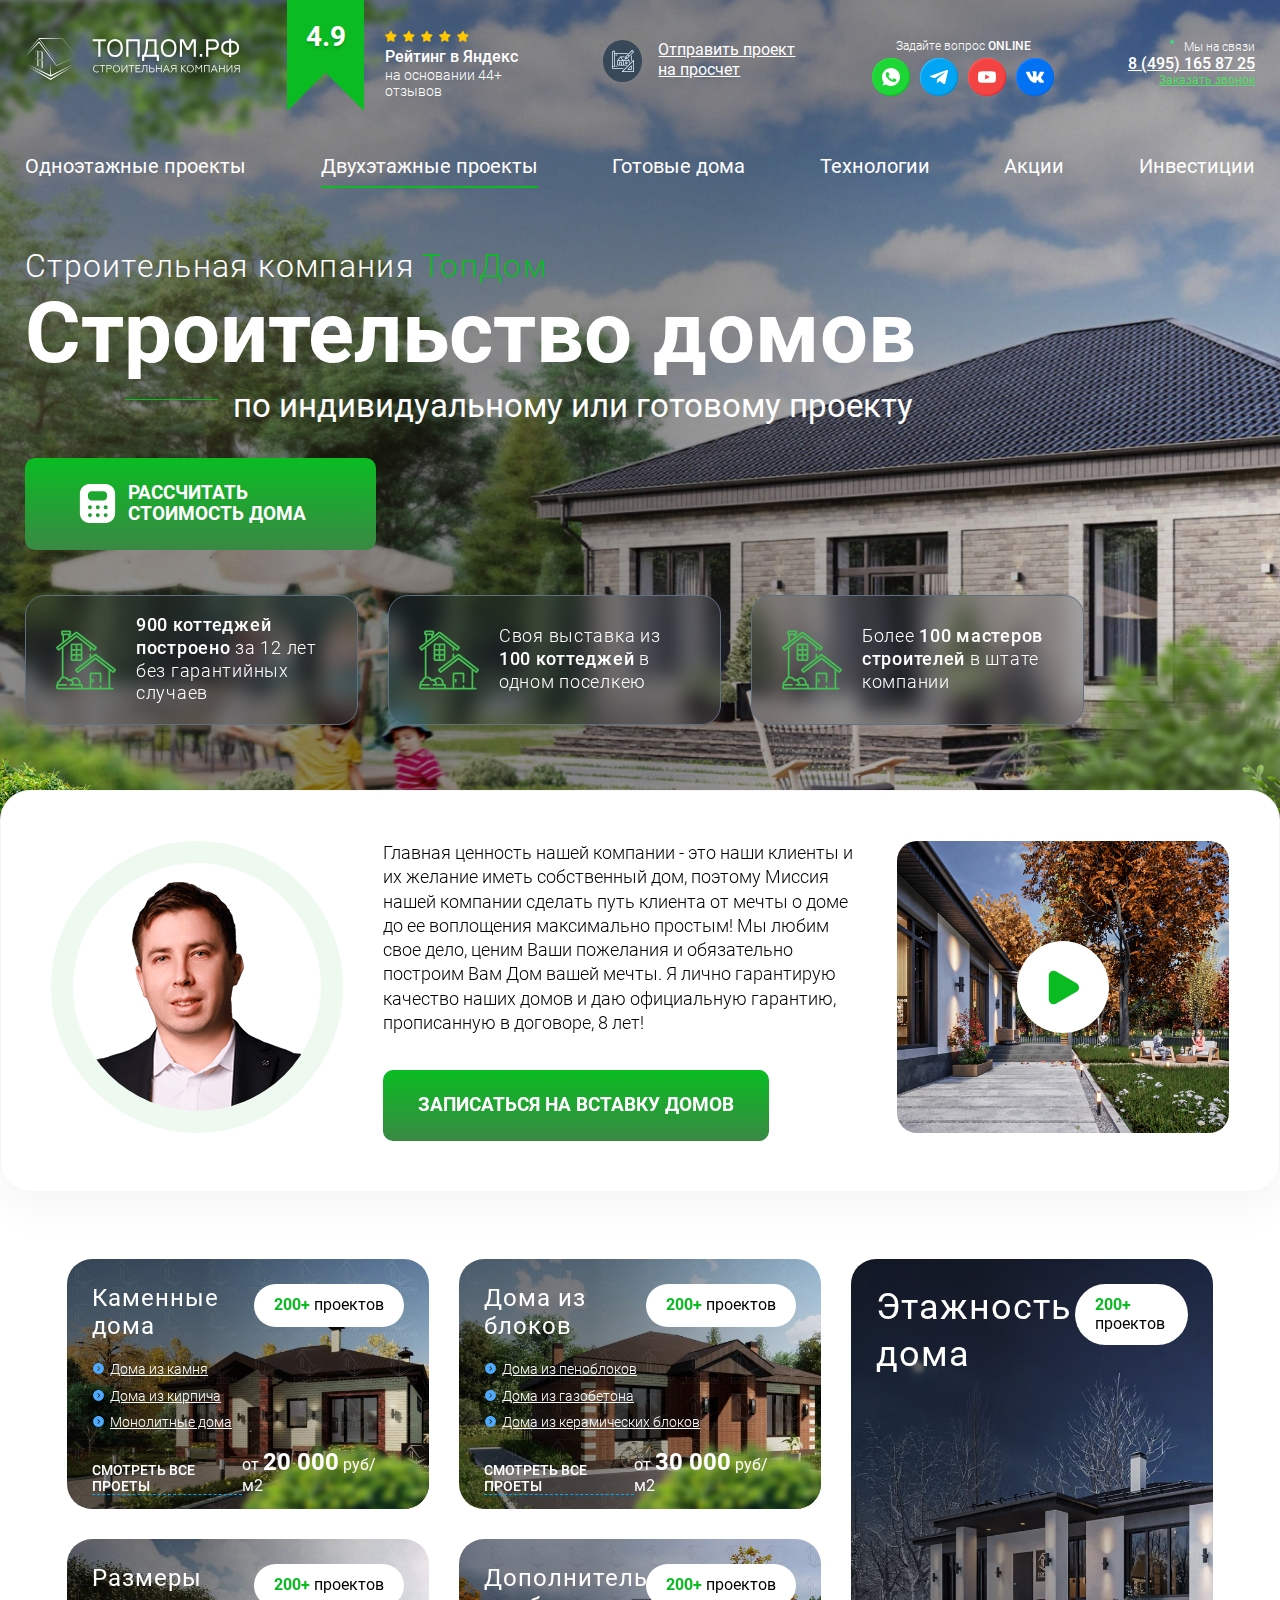
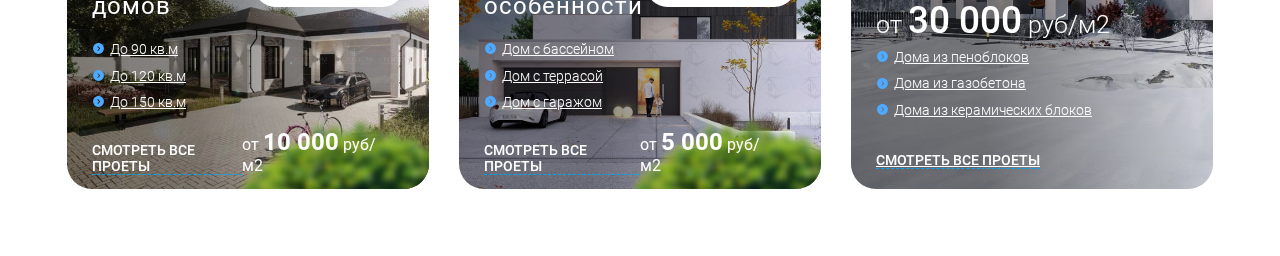
==== commit a6ed0094: "ceo adaprive" ====
--- a/index.html
+++ b/index.html
@@ -135,6 +135,13 @@
             Рассчитать<br />
             стоимость дома
           </button>
+          <div class="header__call header__call_cover">
+            <div class="header__call-title">Мы на связи</div>
+            <a href="tel:84951658725" class="header__call-tel"
+              >8 (495) 165 87 25</a
+            >
+            <a href="/" class="header__call-query">Заказать звонок</a>
+          </div>
           <div class="cover__feature-wrapper">
             <div class="cover__feature-item">
               <img
@@ -184,9 +191,10 @@
         <div class="cover__bg-right-1"></div>
         <div class="cover__bg-right-2"></div>
       </section>
-      <!-- <section class="welcome">
+     <section class="welcome">
         <div class="welcome__seoPhoto">
-          <img src="/img/ceo.png" alt="генераьный директор ТОПДОМ" />
+          <img src="/img/ceo.png" alt="генераьный директор ТОПДОМ" class="welcome__seoPhoto-decktop"/>
+          <img src="/img/ceo-mobile.png" alt="генераьный директор ТОПДОМ" class="welcome__seoPhoto-mobile"/>
         </div>
         <div class="welcome__text-wrapper">
           <p class="welcome__text">
@@ -395,7 +403,7 @@
           </div>
         </div>
       </section>
-      <section class="project-list">
+      <!--<section class="project-list">
         <div class="project-list__wrapper">
           <h1 class="title">Проекты домов</h1>
           <ul class="categoryTags__wrapper">
@@ -1883,7 +1891,7 @@
             </div>
           </div>
         </div>
-      </section> -->
+      </section>
     </div>
     <script src="/scripts/main.js" defer></script>
     <script src="https://cdn.jsdelivr.net/npm/swiper@9/swiper-bundle.min.js"></script>
--- a/css/style.css
+++ b/css/style.css
@@ -660,6 +660,9 @@
   line-height: 127%;
   letter-spacing: 0.72px;
 }
+.header__call_cover {
+  display: none;
+}
 @media (max-height: 970px) {
   .cover__title {
     font-size: 85px;
@@ -761,6 +764,7 @@
 @media (max-width: 640px) {
   .cover {
     padding: 135px 20px 0;
+    background: url(/img/cover-bg.jpg) no-repeat 50%;
   }
   .cover__title {
     font-size: 31px;
@@ -774,6 +778,31 @@
   }
   .cover__subtitle {
     font-size: 10px;
+  }
+  .cover__subtitle::before {
+    width: 30px;
+    background: var(--green-accent);
+    margin: 4px 5px 0 30px;
+  }
+  .cover__feature-item {
+    width: 100%;
+  }
+  .cover__button {
+    width: 225px;
+    font-size: 12px;
+    padding: 17px 29px 16px 72px;
+    margin: 16px 0 20px;
+  }
+  .header__call_cover {
+    display: block;
+    padding: 0;
+    margin-bottom: 25px;
+  }
+  .header__call-title,
+  .header__call-tel,
+  .header__call-query {
+    text-align: left;
+    justify-content: flex-start;
   }
 }
 
@@ -833,7 +862,55 @@
   top: 50%;
   transform: translate(-50%, -50%);
 }
-
+.welcome__seoPhoto-decktop {
+  display: block;
+}
+.welcome__seoPhoto-mobile {
+  display: none;
+}
+@media (max-width: 1200px) {
+  .welcome {
+    flex-wrap: wrap;
+    padding: 30px 20px;
+  }
+  .welcome__text-wrapper {
+    width: calc(100% - 360px);
+  }
+  .welcome__video-wrapper {
+    width: 100%;
+    height: 550px;
+  }
+}
+@media (max-width: 786px) {
+  .welcome__seoPhoto {
+    width: 100%;
+    padding-bottom: 100%;
+    position: relative;
+  }
+  .welcome__seoPhoto-decktop {
+    display: none;
+  }
+  .welcome__seoPhoto-mobile {
+    display: block;
+    max-width: 100%;
+    position: absolute;
+    bottom: 0;
+  }
+  .welcome__text-wrapper {
+    width: 100%;
+  }
+  .welcome__text {
+    margin: 0 0 25px;
+  }
+  .welcome__text-wrapper .green-button {
+    width: 100%;
+  }
+}
+@media (max-width: 640px) {
+  .welcome__video-wrapper {
+    height: 350px;
+  }
+}
 /*#endregion WELCOME*/
 
 /*#region CATEGORY GRID*/
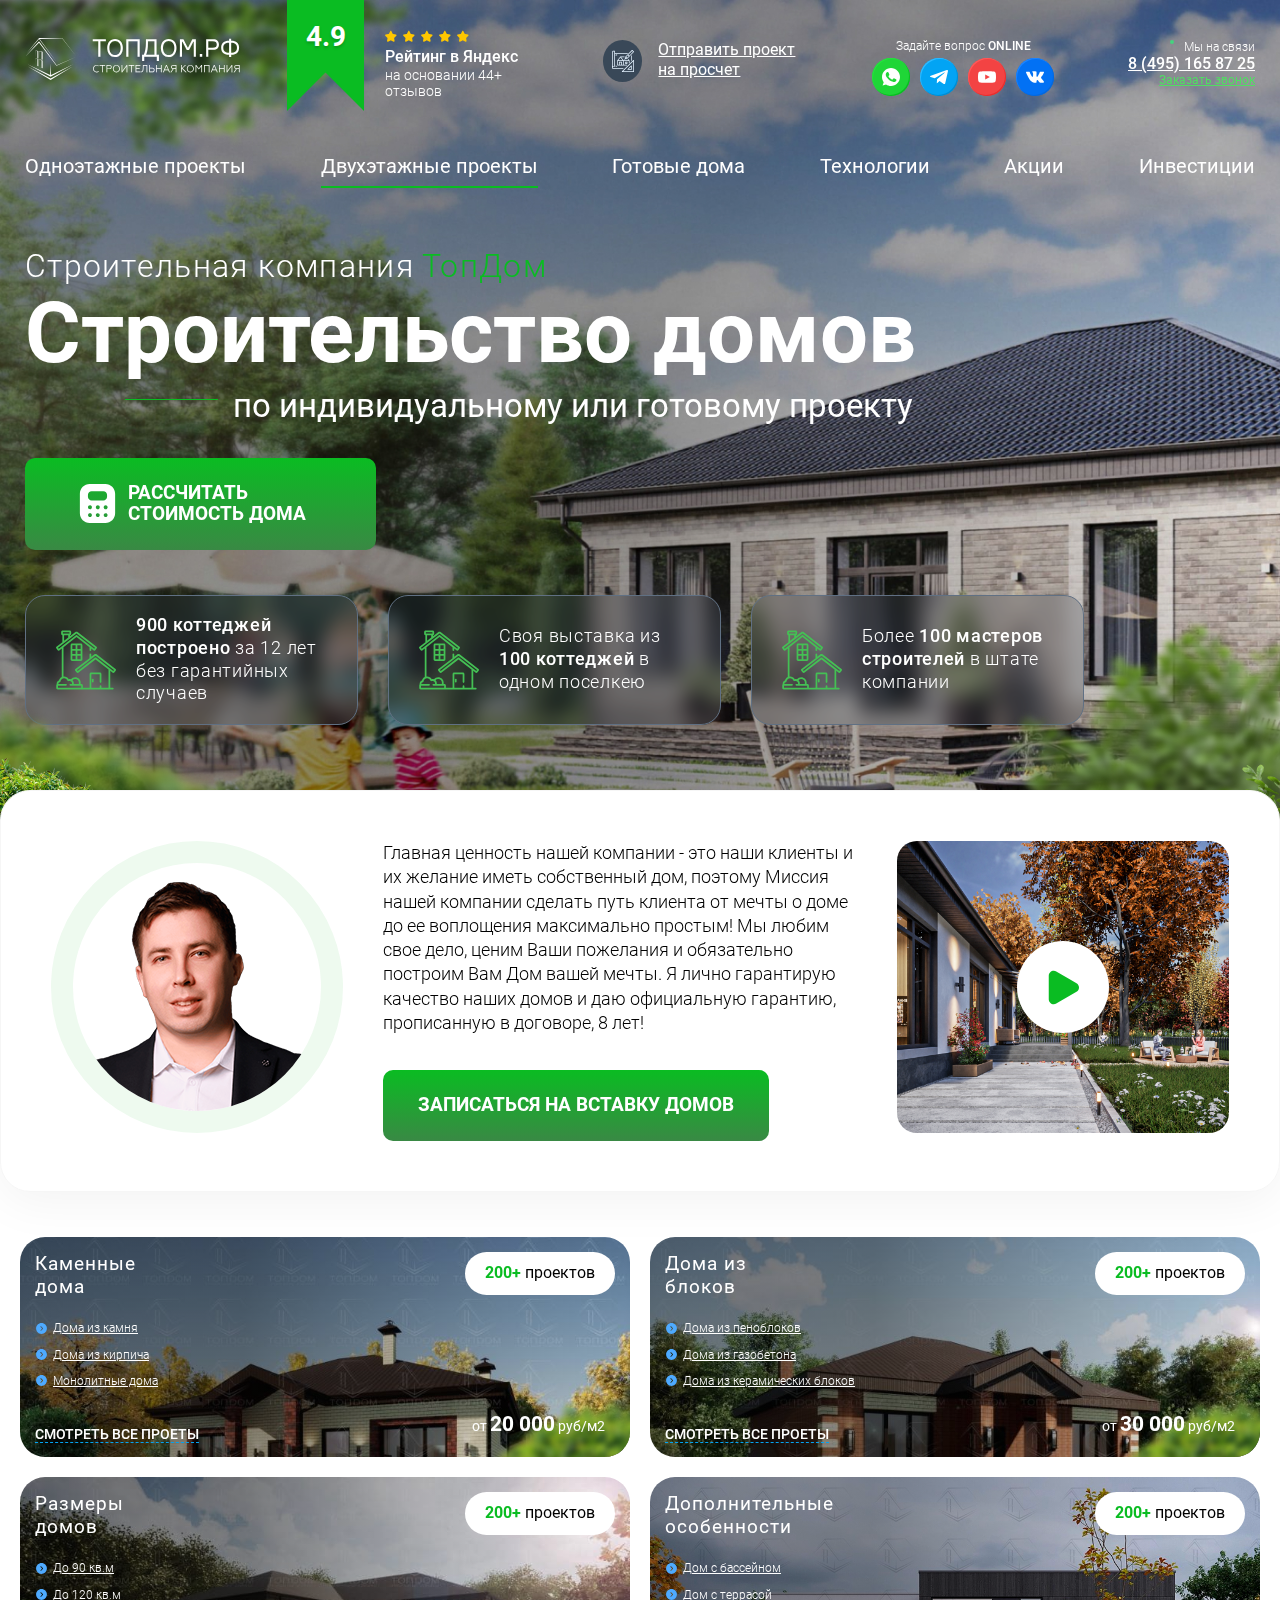
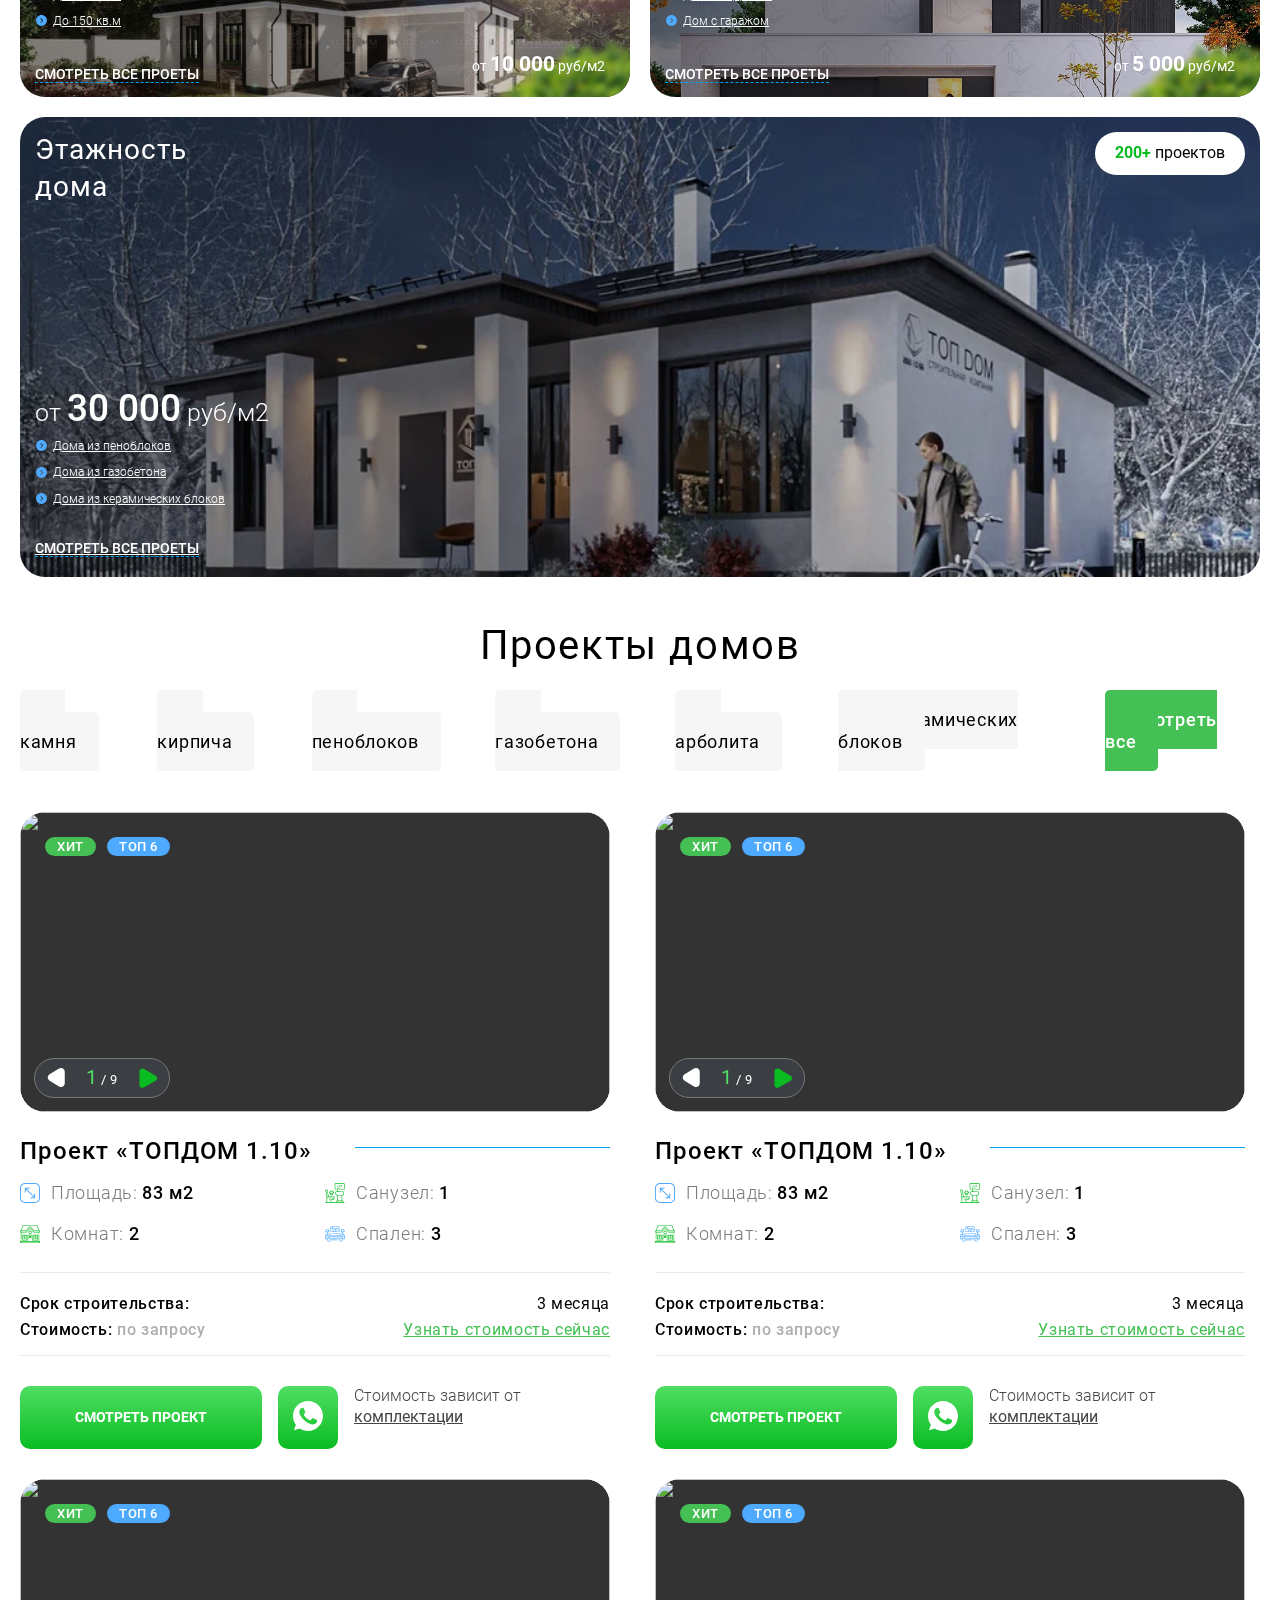
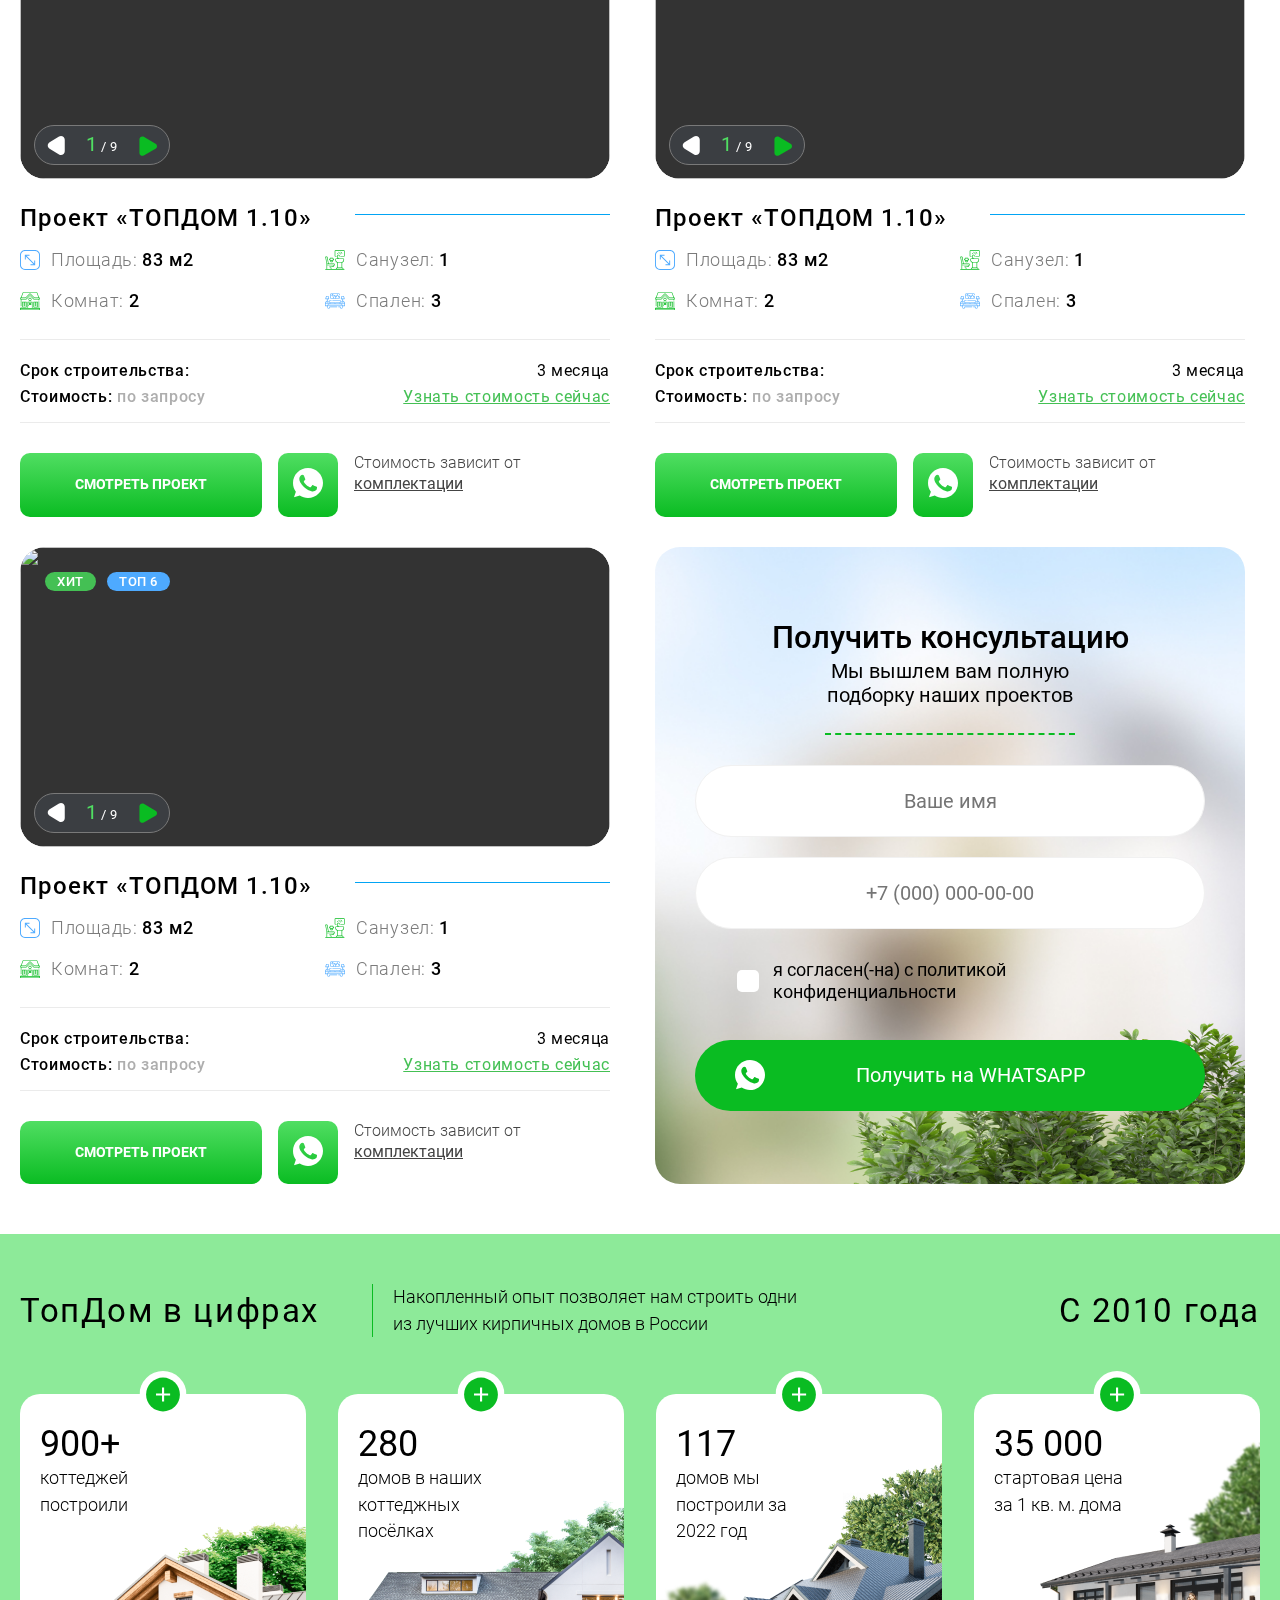
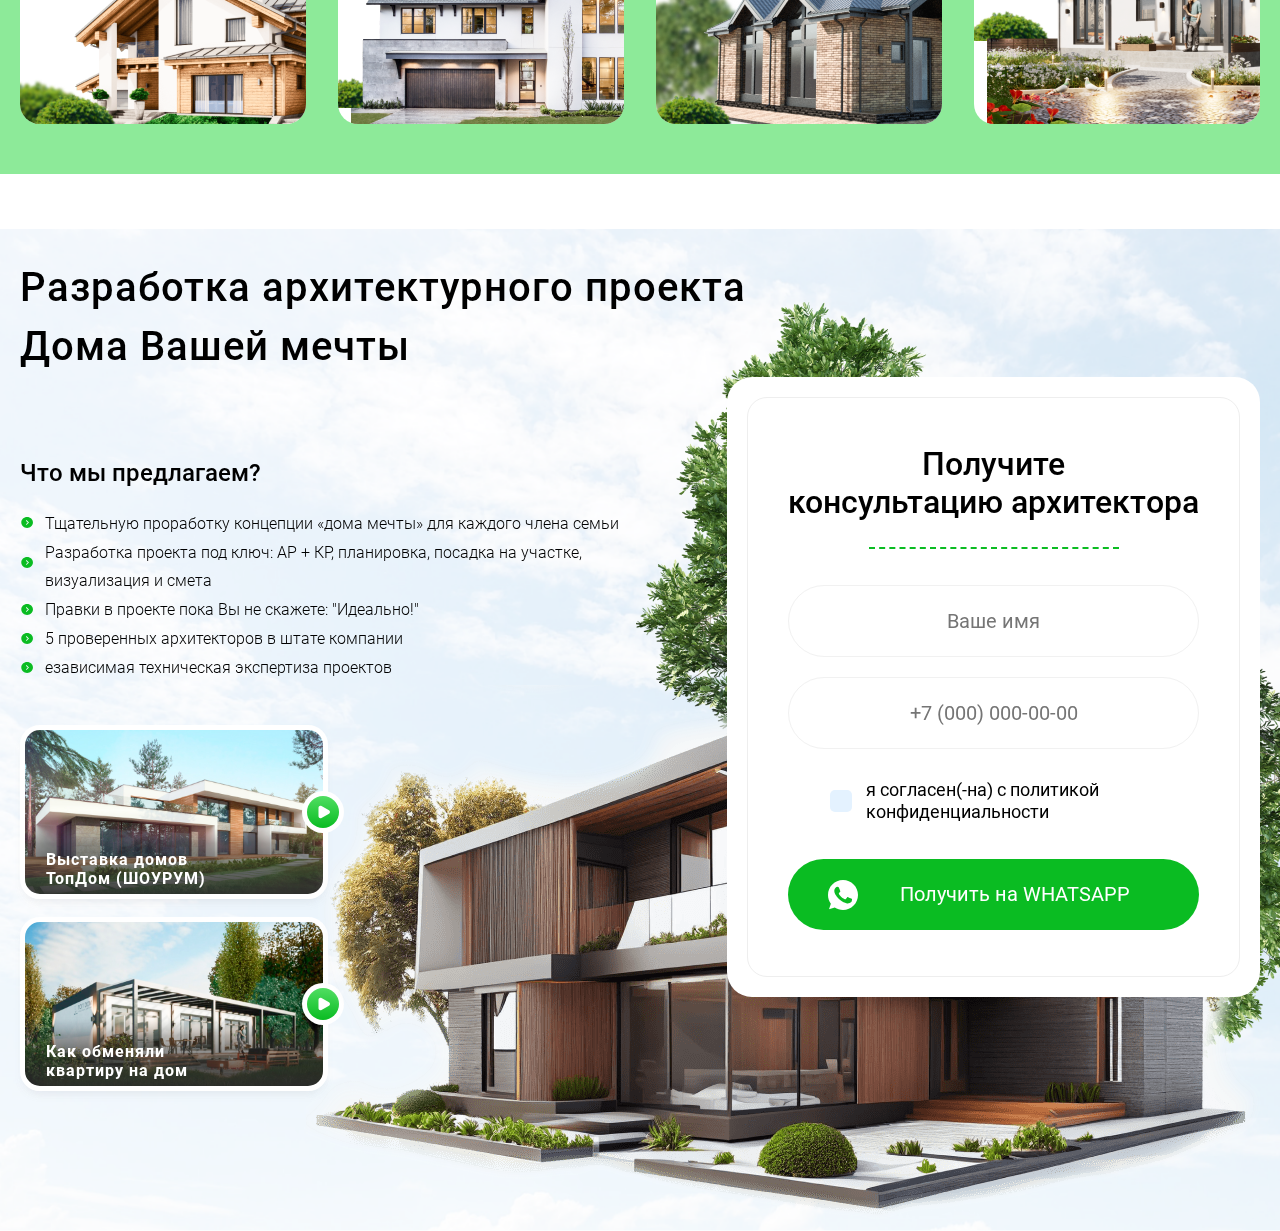
==== commit af135605: "arch section" ====
--- a/index.html
+++ b/index.html
@@ -191,10 +191,18 @@
         <div class="cover__bg-right-1"></div>
         <div class="cover__bg-right-2"></div>
       </section>
-     <section class="welcome">
+      <section class="welcome">
         <div class="welcome__seoPhoto">
-          <img src="/img/ceo.png" alt="генераьный директор ТОПДОМ" class="welcome__seoPhoto-decktop"/>
-          <img src="/img/ceo-mobile.png" alt="генераьный директор ТОПДОМ" class="welcome__seoPhoto-mobile"/>
+          <img
+            src="/img/ceo.png"
+            alt="генераьный директор ТОПДОМ"
+            class="welcome__seoPhoto-decktop"
+          />
+          <img
+            src="/img/ceo-mobile.png"
+            alt="генераьный директор ТОПДОМ"
+            class="welcome__seoPhoto-mobile"
+          />
         </div>
         <div class="welcome__text-wrapper">
           <p class="welcome__text">
@@ -403,7 +411,7 @@
           </div>
         </div>
       </section>
-      <!--<section class="project-list">
+      <section class="project-list">
         <div class="project-list__wrapper">
           <h1 class="title">Проекты домов</h1>
           <ul class="categoryTags__wrapper">
@@ -1222,6 +1230,7 @@
               <div class="consultation__bg"></div>
             </div>
           </div>
+          <a href="" class="project__loadMore">Показать еще</a>
         </div>
       </section>
       <section class="numbers">
@@ -1352,7 +1361,6 @@
       </section>
       <section class="arch-form">
         <div class="arch-form__wrapper">
-          <img src="/img/arch-bg.png" class="arch-form__bg" />
           <p class="arch-form__title">
             Разработка архитектурного проекта Дома Вашей мечты
           </p>
@@ -1380,6 +1388,7 @@
                   езависимая техническая экспертиза проектов
                 </li>
               </ul>
+
               <a
                 href="/"
                 class="arch-form__feature-video-wrapper arch-form__feature-video1"
@@ -1459,6 +1468,7 @@
                 Как обменяли квартиру на дом
               </a>
             </div>
+            <img src="/img/arch-bg.png" class="arch-form__bg" />
             <div class="arch-form__form">
               <div class="arch-form__form-wrapper">
                 <p
@@ -1515,7 +1525,7 @@
           </div>
         </div>
       </section>
-      <section class="land">
+      <!--<section class="land">
         <div class="land__wrapper">
           <div class="land__picture-bg-book"></div>
           <div class="land__picture-left"></div>
@@ -1891,7 +1901,7 @@
             </div>
           </div>
         </div>
-      </section>
+      </section> -->
     </div>
     <script src="/scripts/main.js" defer></script>
     <script src="https://cdn.jsdelivr.net/npm/swiper@9/swiper-bundle.min.js"></script>
--- a/css/style.css
+++ b/css/style.css
@@ -397,6 +397,9 @@
   .header__menu-link {
     font-size: 19px;
   }
+  .header-white {
+    position: static !important;
+  }
 }
 @media (max-width: 640px) {
   .cover {
@@ -1037,7 +1040,7 @@
 }
 .categoryGrid__list-link {
   color: #fff;
-  font-size: 14px;
+  font-size: 12px;
   font-style: normal;
   font-weight: 300;
   text-decoration-line: underline;
@@ -1106,6 +1109,99 @@
 .categoryGrid__list_floors {
   margin-bottom: 33px;
 }
+@media (max-width: 1440px) {
+  .categoryGrid {
+    padding: 45px 20px;
+  }
+  .categoryGrid__header-title {
+    font-size: 19px;
+  }
+  .categoryGrid__block {
+    padding: 15px;
+  }
+  .categoryGrid__wrapper {
+    gap: 20px 20px;
+    grid-template-columns: 1fr 1fr;
+    grid-template-rows: repeat(4, 220px);
+  }
+  .categoryGrid__footer-watch-price {
+    font-size: 14px;
+    margin: 0;
+  }
+  .categoryGrid__footer-watch-price-accent {
+    font-size: 21px;
+  }
+  .categoryGrid__bg {
+    right: -51px;
+    bottom: -24px;
+  }
+  .categoryGrid__header-title_floors {
+    font-size: 28px;
+  }
+  .categoryGrid__floors {
+    grid-area: 3 / 1 / 5 / 3;
+    background: linear-gradient(
+        90deg,
+        rgb(4 4 4 / 45%) 36.64%,
+        rgba(69, 75, 90, 0) 100%
+      ),
+      url(/img/cat-floor.jpg) 50% no-repeat;
+    background-size: cover;
+    order: 1;
+  }
+}
+@media (max-width: 810px) {
+  .categoryGrid__wrapper {
+    display: flex;
+    flex-direction: column;
+    height: fit-content;
+  }
+  .categoryGrid__block {
+    min-height: 181px;
+  }
+  .categoryGrid__header-title {
+    font-size: 17px;
+  }
+  .categoryGrid__list-link {
+    font-size: 13px;
+  }
+  .categoryGrid__header-wrap {
+    margin-bottom: 10px;
+  }
+  .categoryGrid__list-item {
+    margin-bottom: 2px;
+  }
+  .categoryGrid__footer-watch-all {
+    font-size: 11px;
+    font-weight: 400;
+  }
+  .categoryGrid__footer-watch-price {
+    font-size: 11px;
+  }
+  .categoryGrid__footer-watch-price-accent {
+    font-size: 17px;
+  }
+  .categoryGrid__header-number-text {
+    border-radius: 35px;
+    padding: 8px 13px;
+    font-size: 10px;
+  }
+  .categoryGrid__floors {
+    height: 392px;
+  }
+  .categoryGrid__header-title_floors {
+    font-size: 26px;
+  }
+  .categoryGrid__footer-watch-price-accent_floors {
+    font-size: 26px;
+  }
+  .categoryGrid__footer-watch-price_floors {
+    font-size: 17px;
+  }
+  .categoryGrid__header-title {
+    max-width: 160px;
+  }
+}
 /*#endregion CATEGORY GRID */
 
 /*#region CATEGORY TAGS */
@@ -1158,6 +1254,11 @@
   flex-wrap: wrap;
   gap: 30px 45px;
   padding: 0 0 50px;
+}
+@media (max-width: 1440px) {
+  .project-list__wrapper {
+    padding: 0 20px;
+  }
 }
 /*#endregion PROJECT LIST */
 
@@ -1439,6 +1540,83 @@
 }
 .project__contacts-text-accent {
   text-decoration: underline;
+}
+.project__loadMore {
+  display: none;
+}
+@media (max-width: 1440px) {
+  .project {
+    width: calc(50% - 30px);
+  }
+}
+@media (max-width: 940px) {
+  .project {
+    width: 100%;
+  }
+  .project-list__container {
+    gap: 40px;
+  }
+}
+@media (max-width: 550px) {
+  .project__title {
+    font-size: 17px;
+    margin: 0 31px 0 0;
+  }
+  .project__image-wrap {
+    height: 223px;
+    margin: 0 0 17px;
+  }
+  .project__image-status_hit {
+    top: 19px;
+    left: 19px;
+  }
+  .project__image-status_top {
+    top: 19px;
+    left: 78px;
+  }
+  .project__stats-name,
+  .project__stats-num {
+    font-size: 13px;
+  }
+  .project__stats-pic {
+    width: 14px;
+    height: 14px;
+  }
+  .project__stats-pic_size {
+    background-size: contain;
+  }
+  .project__title-wrap {
+    margin: 0 0 12px 0;
+  }
+  .project__stats-wrap {
+    gap: 14px 20px;
+    padding: 0 0 20px;
+  }
+  .project__options-wrap {
+    padding: 15px 0 11px;
+    margin: 0 0 21px;
+  }
+  .project__options-time-title,
+  .project__options-time-value,
+  .project__options-price-value,
+  .project__options-price-value span,
+  .project__options-price-link {
+    font-size: 11px;
+  }
+  .project__loadMore {
+    display: block;
+    color: #454545;
+    text-align: center;
+    font-size: 20px;
+    font-style: normal;
+    font-weight: 500;
+    line-height: normal;
+    text-decoration: none;
+    margin: 0 auto 44px;
+    width: fit-content;
+    padding: 0 10px 8px;
+    border-bottom: 1px dashed var(--green-accent);
+  }
 }
 
 /*#endregion PROJECT */
@@ -1795,7 +1973,96 @@
   bottom: 83px;
   left: -9px;
 }
-
+@media (max-width: 1440px) {
+  .numbers__bg-wrapper {
+    padding: 50px 20px;
+    border-radius: 0;
+  }
+  .numbers__card-title {
+    font-size: 36px;
+    margin: 29px 0 0 20px;
+  }
+  .numbers__card-subtitle {
+    margin: 0 0 0 20px;
+  }
+  .numbers__card__home-num-bg1,
+  .numbers__card__home-in-town1,
+  .numbers__card_price1 {
+    width: 273px;
+  }
+  .numbers__card_home-in-year1 {
+    width: 260px;
+  }
+  .numbers__card-subtitle {
+    max-width: 140px;
+  }
+  .numbers__card_price2 {
+    width: 73px;
+  }
+  .numbers__title,
+  .numbers__year {
+    font-size: 33px;
+  }
+}
+@media (max-width: 1054px) {
+  .numbers__card-wrap {
+    width: calc(50% - 24px);
+  }
+  .numbers__cards-wrap {
+    flex-wrap: wrap;
+  }
+  .numbers__card__home-num-bg1,
+  .numbers__card__home-in-town1,
+  .numbers__card_price1 {
+    width: 329px;
+  }
+  .numbers__card_home-in-year1 {
+    width: 330px;
+  }
+  .numbers__card_home-in-year1 {
+    width: 330px;
+  }
+  .numbers__card_price3 {
+    bottom: 0px;
+  }
+  .numbers__card__home-in-town3 {
+    bottom: 0px;
+    left: 103px;
+  }
+  .numbers__subtitle {
+    font-size: 17px;
+    max-width: 350px;
+  }
+}
+@media (max-width: 815px) {
+  .numbers__head {
+    display: flex;
+    align-items: center;
+    margin: 60px 0 67px;
+    flex-direction: column-reverse;
+  }
+  .numbers__year {
+    margin: 0 0 34px;
+    font-size: 24px;
+  }
+  .numbers__title {
+    margin: 0 0 22px 0;
+  }
+  .numbers__subtitle {
+    order: -1;
+    font-size: 18px;
+    text-align: center;
+  }
+}
+@media (max-width: 685px) {
+  .numbers__card-wrap {
+    width: 100%;
+    gap: 38px;
+  }
+  .numbers__head {
+    margin: 0 0 67px;
+  }
+}
 /*#endregion NUMBERS */
 
 /*#region ARCH */
@@ -1938,6 +2205,47 @@
   right: -89px;
   bottom: 135px;
   rotate: 180deg;
+}
+@media (max-width: 1615px) {
+  .arch-form__wrapper {
+    overflow: hidden;
+  }
+}
+@media (max-width: 1440px) {
+  .arch-form__wrapper {
+    width: 100%;
+    max-width: 1420px;
+    padding: 0 20px;
+  }
+  .arch-form__bg {
+    right: 0px;
+    bottom: 0px;
+  }
+  .arch-form__container {
+    display: flex;
+    gap: 40px;
+  }
+}
+@media (max-width: 1240px) {
+  .arch-form__container {
+    flex-direction: column;
+  }
+  .arch-form__bg-tree1,
+  .arch-form__bg-tree2 {
+    display: none;
+  }
+  .arch-form__bg {
+    position: static;
+  }
+}
+@media (max-width: 1060px) {
+  .arch-form__feature-video1 {
+    display: inline-block;
+    margin-right: 30px;
+  }
+  .arch-form__feature-video2 {
+    display: inline-block;
+  }
 }
 /*#endregion ARCH */
 
@@ -2529,4 +2837,5 @@
   line-height: normal;
   letter-spacing: 0.819px;
 }
+
 /*#endregion TEAM */
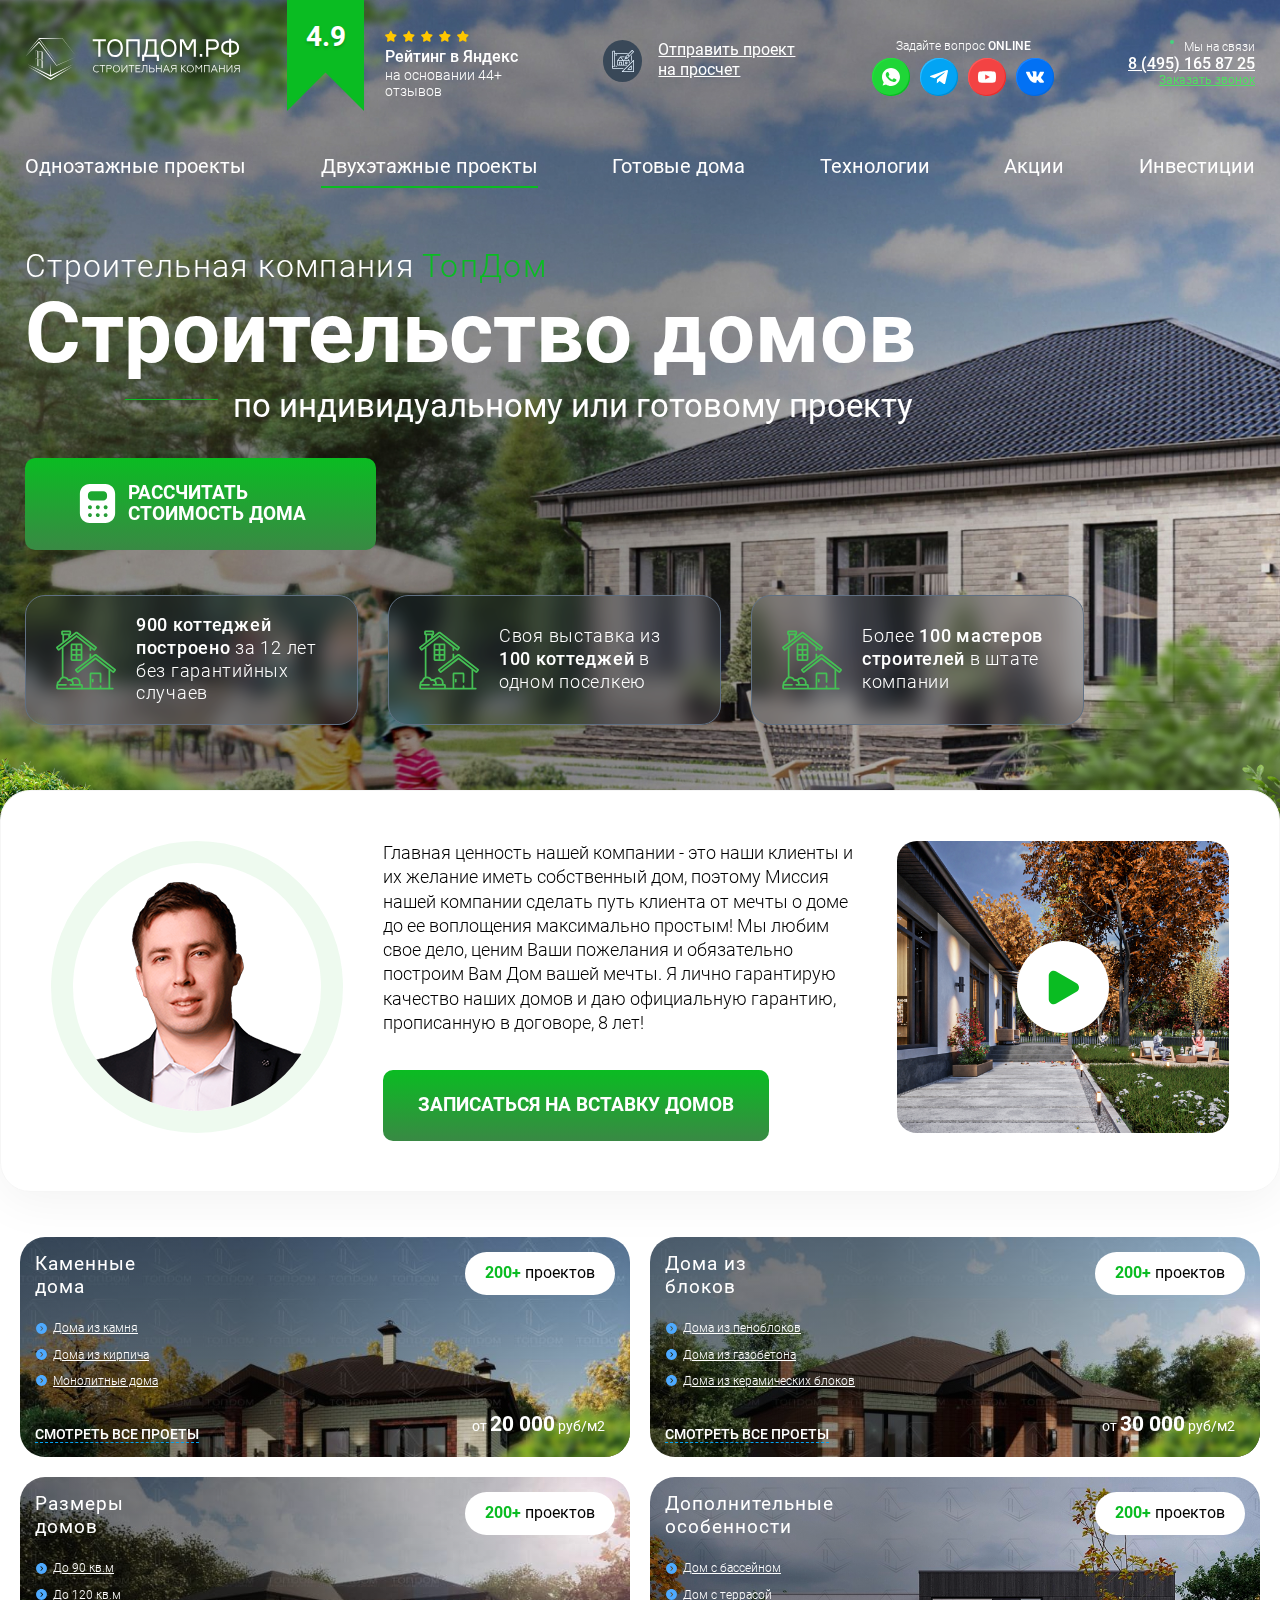
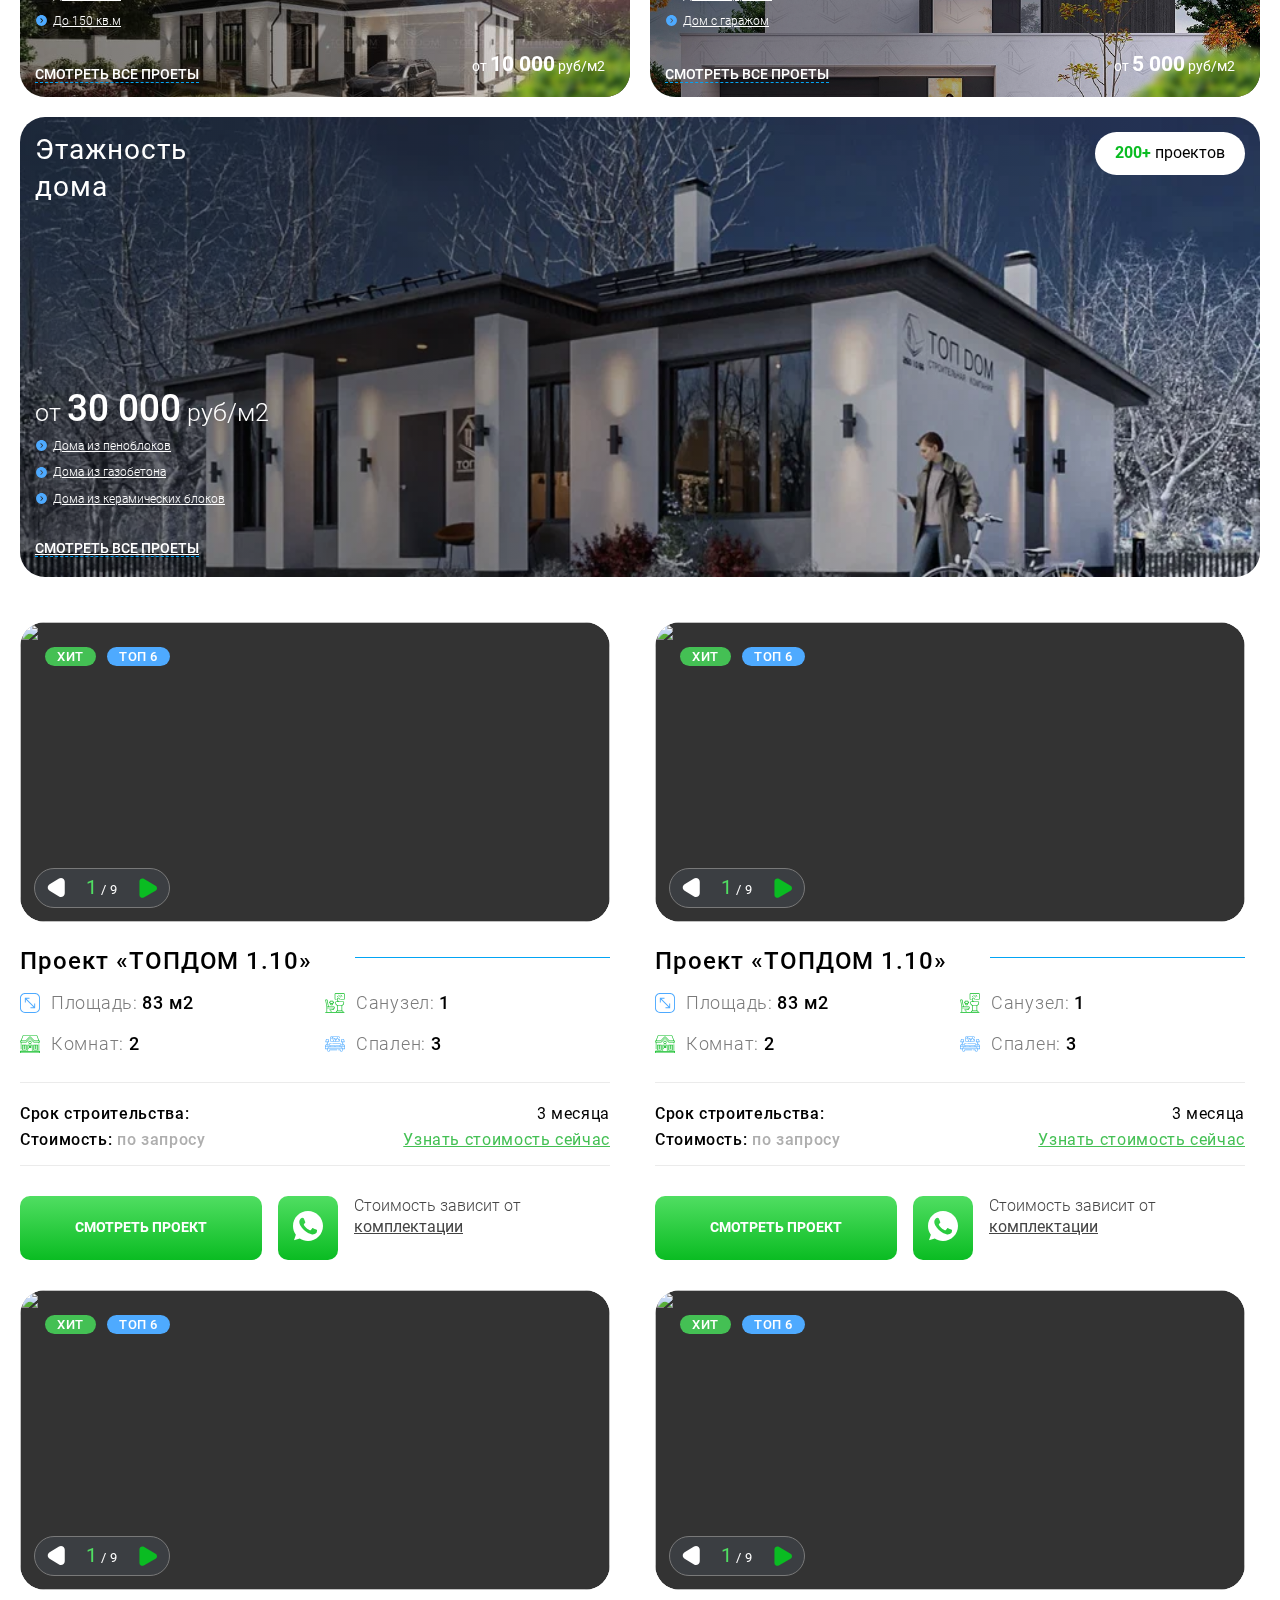
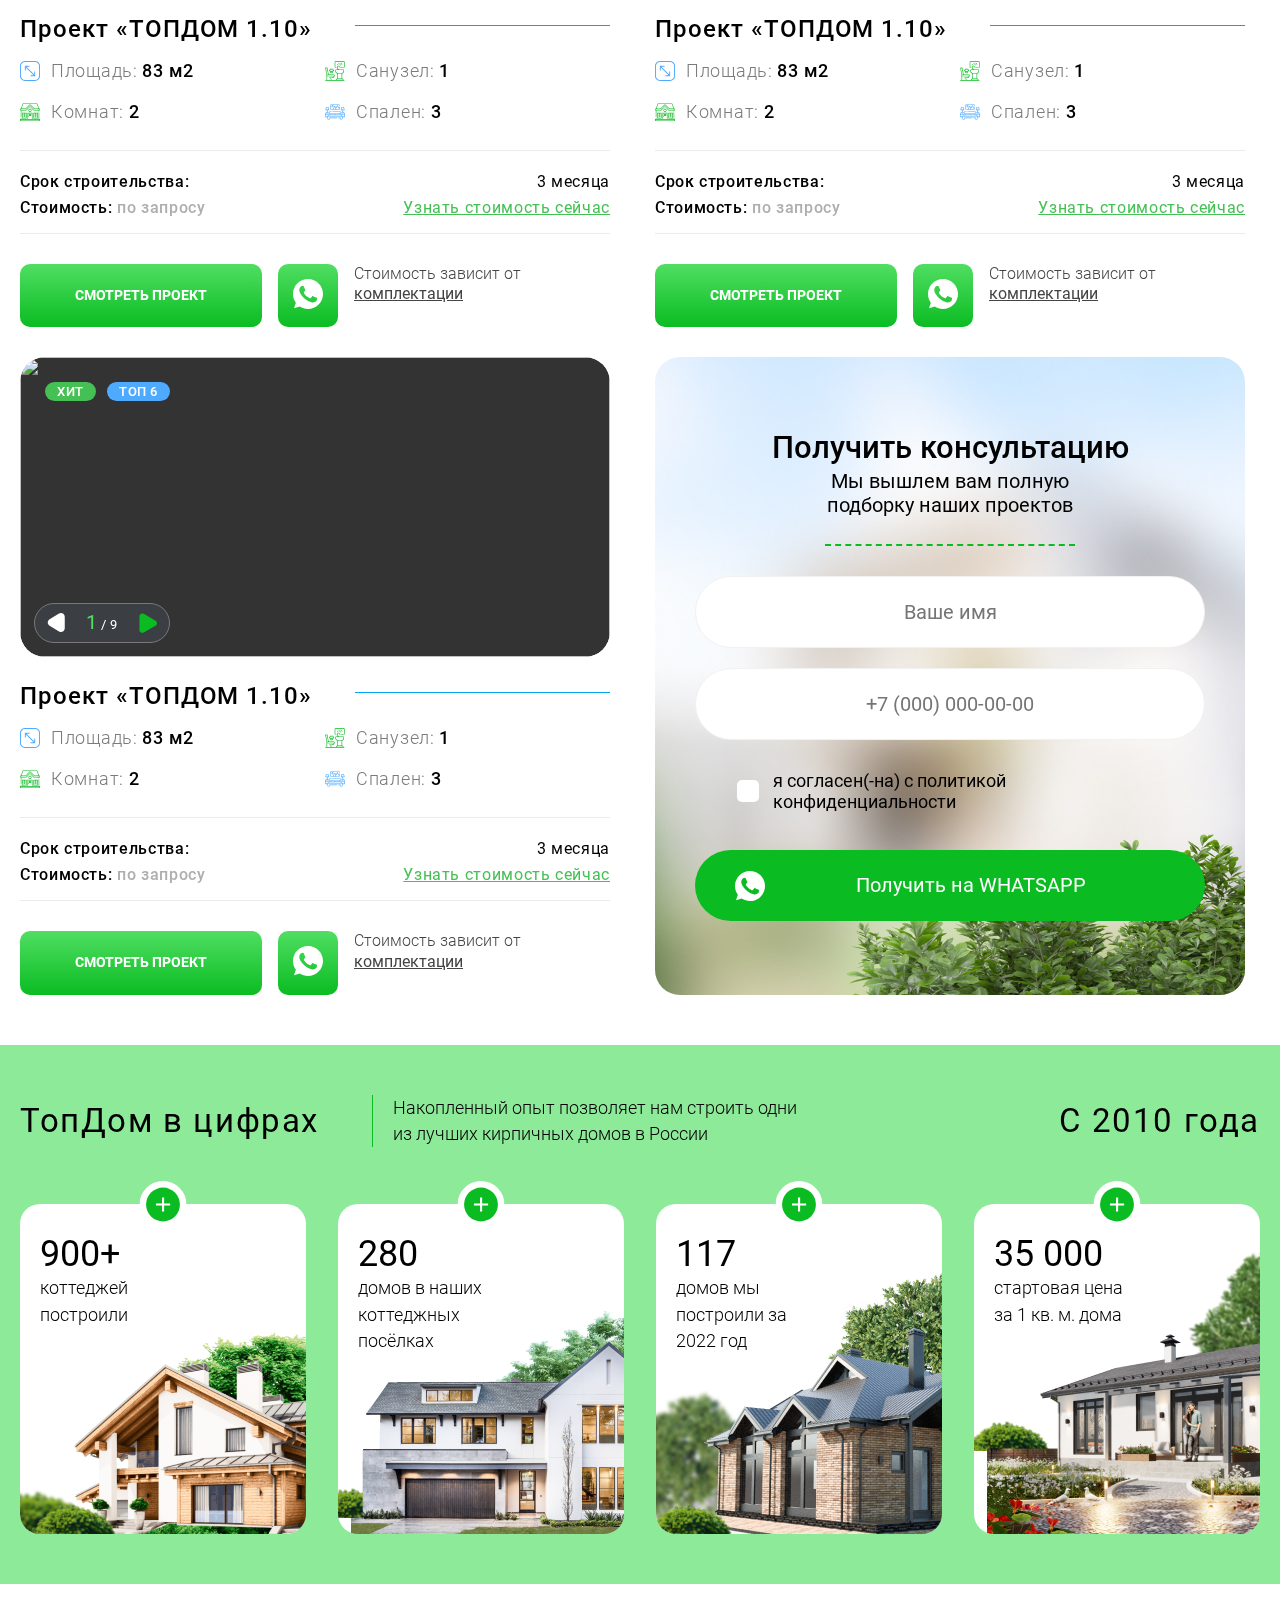
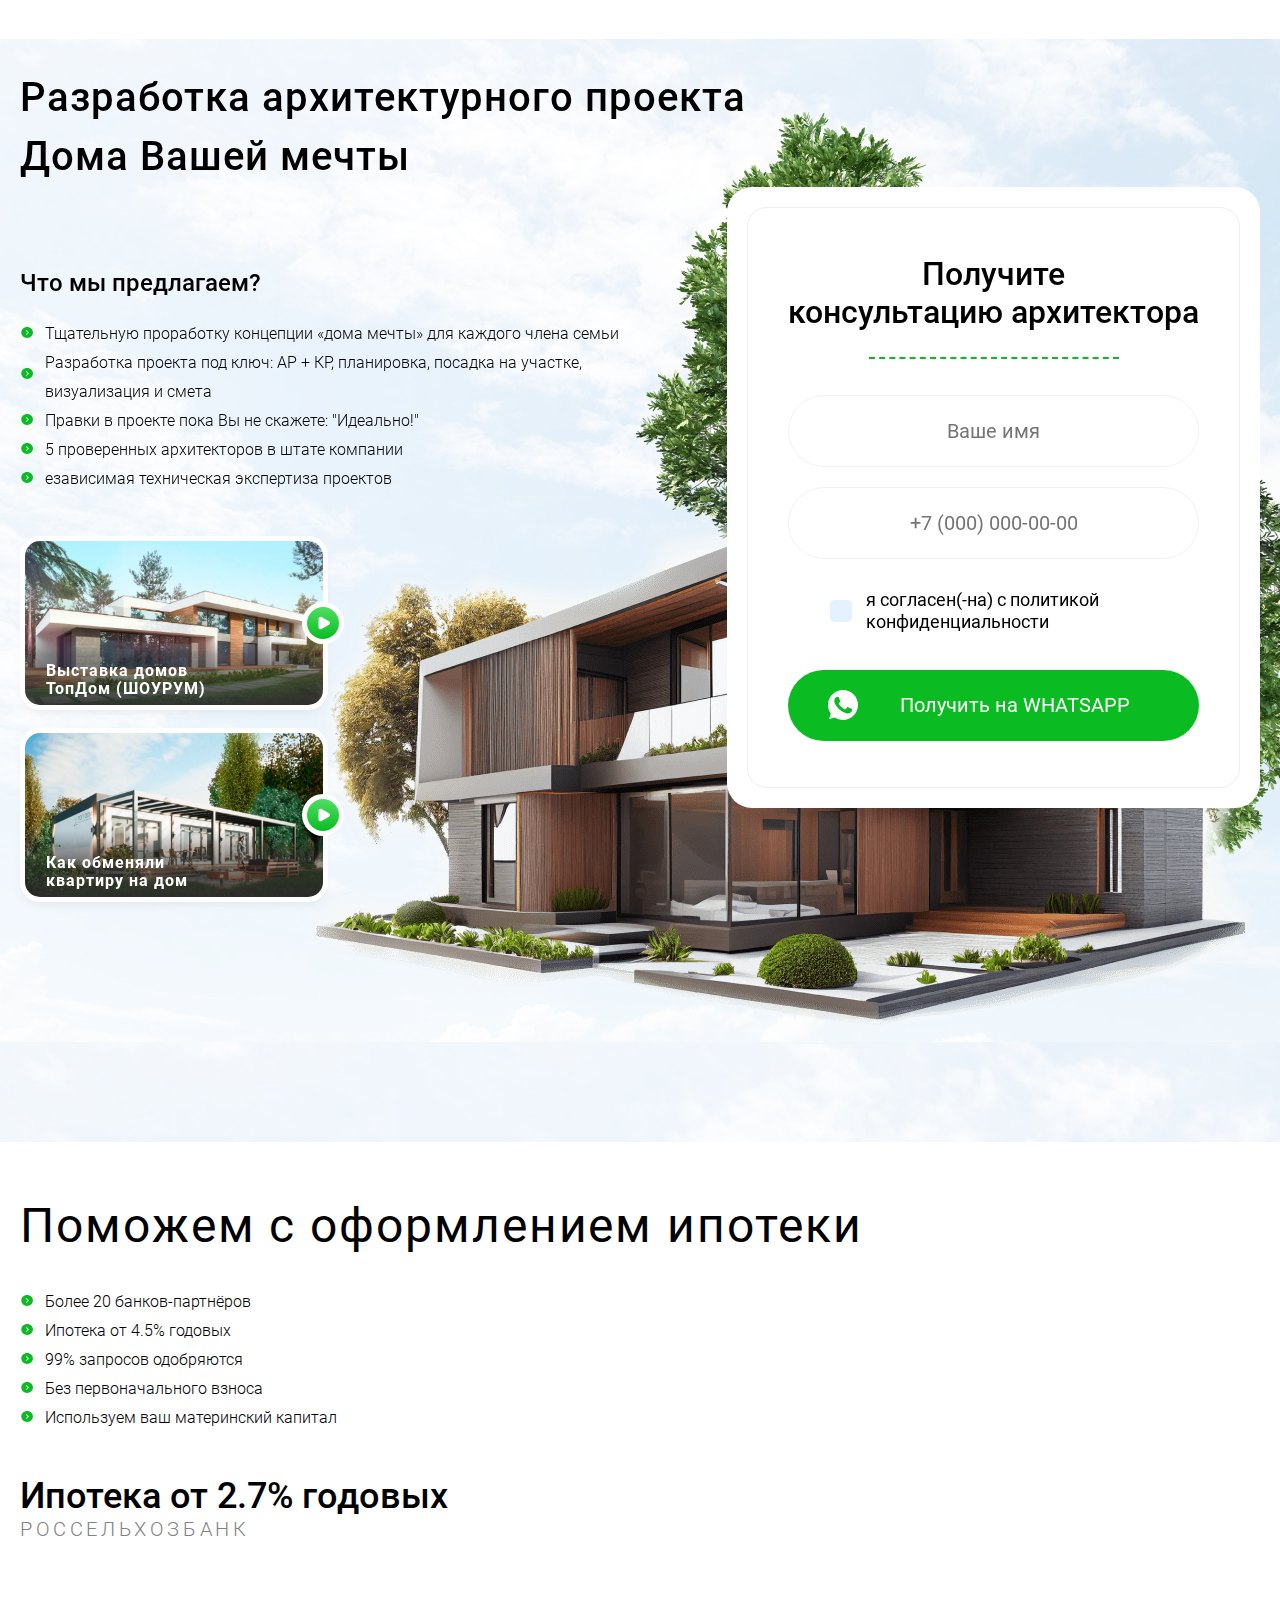
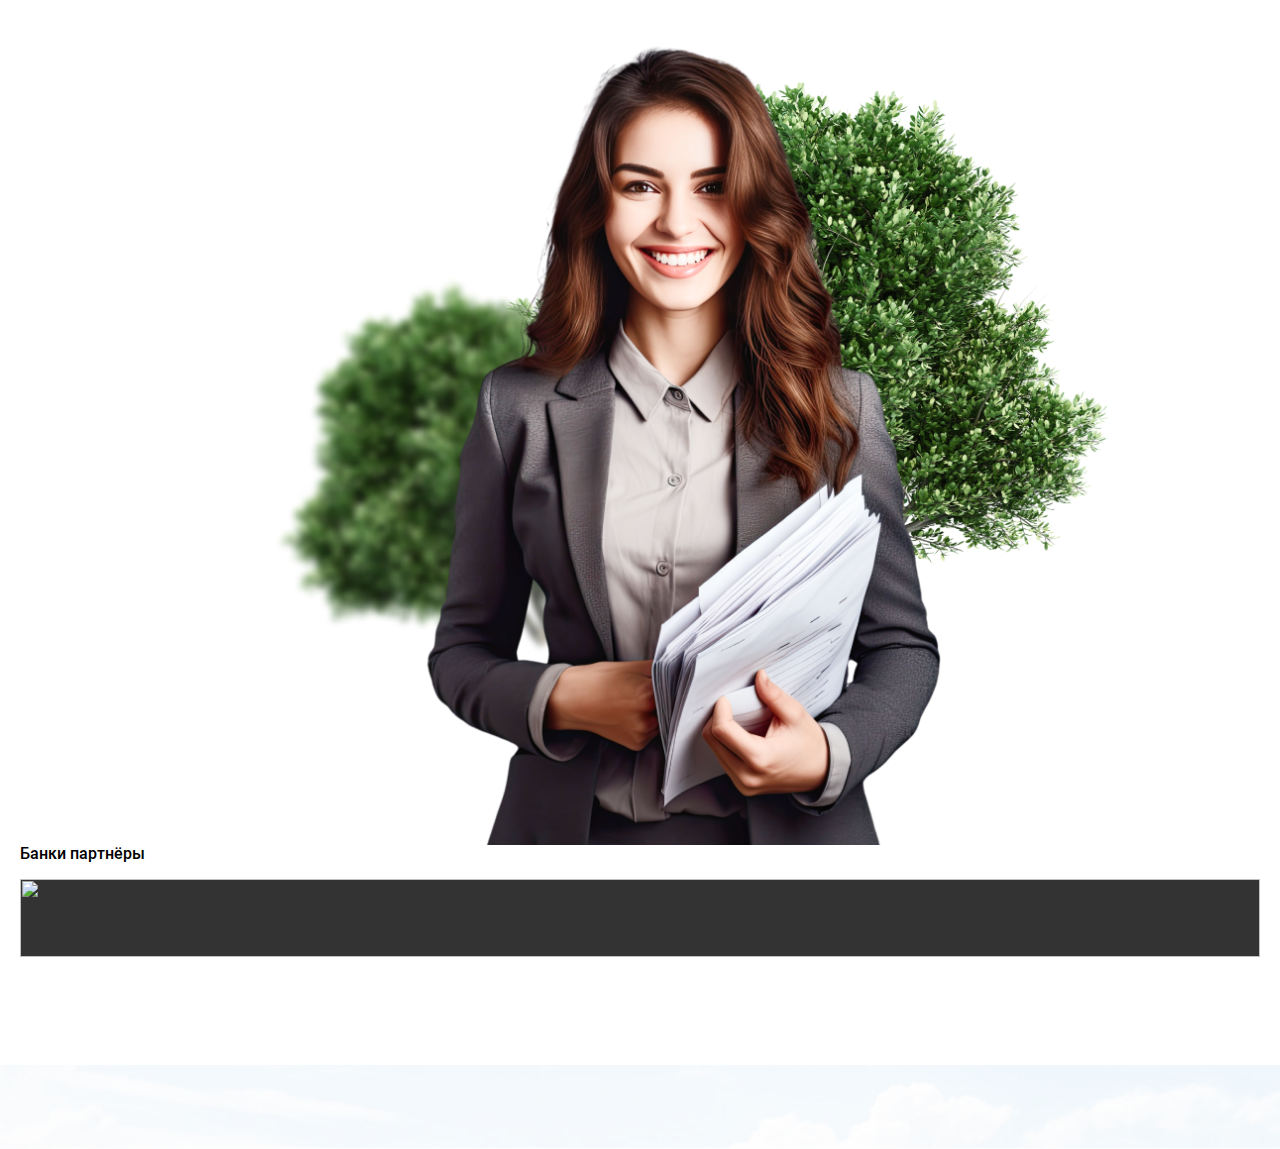
==== commit db119334: "banks adaptive" ====
--- a/index.html
+++ b/index.html
@@ -413,7 +413,7 @@
       </section>
       <section class="project-list">
         <div class="project-list__wrapper">
-          <h1 class="title">Проекты домов</h1>
+          <!-- <h1 class="title">Проекты домов</h1>
           <ul class="categoryTags__wrapper">
             <li class="categoryTags__item">
               <a class="categoryTags__link" href="">Из камня</a>
@@ -436,7 +436,7 @@
             <li class="categoryTags__item">
               <a class="button-flat" href="">Смотреть все</a>
             </li>
-          </ul>
+          </ul> -->
           <div class="project-list__container">
             <div class="project">
               <div class="project__image-wrap">
@@ -1525,7 +1525,7 @@
           </div>
         </div>
       </section>
-      <!--<section class="land">
+      <section class="land">
         <div class="land__wrapper">
           <div class="land__picture-bg-book"></div>
           <div class="land__picture-left"></div>
@@ -1814,7 +1814,7 @@
           </div>
         </div>
       </section>
-      <section class="team">
+      <!--<section class="team">
         <div class="team__wrapper">
           <p class="team__title">Наша команда</p>
           <div class="team__content">
@@ -1925,11 +1925,19 @@
       });
 
       var swiperBanks = new Swiper(".swiperBanks", {
-        slidesPerView: 3,
+        // slidesPerView: 3,
         spaceBetween: 15,
         navigation: {
           prevEl: ".swiperBanks-button-prev",
           nextEl: ".swiperBanks-button-next",
+        },
+        breakpoints: {
+          900: {
+            slidesPerView: 1,
+          },
+          1440: {
+            slidesPerView: 3,
+          },
         },
       });
 
--- a/css/style.css
+++ b/css/style.css
@@ -2237,14 +2237,67 @@
   .arch-form__bg {
     position: static;
   }
-}
-@media (max-width: 1060px) {
   .arch-form__feature-video1 {
     display: inline-block;
     margin-right: 30px;
   }
   .arch-form__feature-video2 {
     display: inline-block;
+  }
+  .arch-form__form {
+    margin: 0 auto;
+  }
+}
+@media (max-width: 768px) {
+  .arch-form {
+    margin: 0 auto;
+    padding-top: 55px;
+  }
+  .arch-form__title {
+    font-size: 24px;
+  }
+  .arch-form__feature {
+    padding: 55px 0 0 0;
+  }
+  .arch-form__feature-item {
+    background: url(/img/arrow-green.svg) 0 6px no-repeat;
+    margin-bottom: 15px;
+  }
+  .arch-form__feature-title {
+    margin: 0 0 20px;
+  }
+  .arch-form__feature-video1,
+  .arch-form__feature-video2 {
+    display: flex;
+  }
+  .arch-form__form {
+    padding: 13px;
+  }
+  .consultation-form__submit {
+    padding: 16px 18px 16px 40px;
+    font-size: 12px;
+    background-size: 18px;
+    background: var(--green-accent) url(/img/whatsapp.svg) 21px 50% no-repeat;
+  }
+  .consultation__form-title_arch {
+    font-size: 21px;
+  }
+  .consultation__form-subtitle {
+    max-width: 155px;
+    margin: 0 auto 24px;
+    padding: 0 0 15px;
+  }
+  .consultation-form__input {
+    height: 48px;
+    font-size: 20px;
+    font-size: 13px;
+  }
+  .consultation-form__checkbox-wrap {
+    margin: 18px auto 28px;
+    padding: 0;
+  }
+  .consultation-form__checkbox + label {
+    font-size: 12px;
   }
 }
 /*#endregion ARCH */
@@ -2321,6 +2374,11 @@
   background-size: 17px;
   background: var(--green-accent) url(/img/whatsapp.svg) 22px 50% no-repeat;
   min-width: 212px;
+}
+@media (max-width: 1420px) {
+  .land {
+    display: none;
+  }
 }
 /*#endregion LAND */
 
@@ -2366,6 +2424,11 @@
   padding: 0;
   margin: 0;
 }
+@media (max-width: 1420px) {
+  .videoPresentation {
+    display: none;
+  }
+}
 /*#endregion VIDEO PRESENTATION */
 
 /*#region PRICE GUARANTEES */
@@ -2482,6 +2545,11 @@
   font-style: normal;
   font-weight: 300;
   line-height: 131%;
+}
+@media (max-width: 1420px) {
+  .priceGuarantees {
+    display: none;
+  }
 }
 /*#endregion PRICE GUARANTEES */
 
@@ -2620,6 +2688,11 @@
 .swiperBanks-button-next {
   right: -50px;
 }
+@media (max-width: 1420px) {
+  .videoSlider {
+    display: none;
+  }
+}
 /*#endregion VIDEO SLIDER */
 
 /*#region MORTGAGE */
@@ -2691,6 +2764,76 @@
   position: absolute;
   right: -124px;
   bottom: 0;
+}
+@media (max-width: 1420px) {
+  .mortgage__bg {
+    position: static;
+    margin: 0 auto;
+    display: block;
+  }
+  .mortgage {
+    border-radius: 0;
+    border: 0;
+    padding: 55px 20px;
+  }
+  .mortgage-left-wrap {
+    max-width: 100%;
+    display: flex;
+    flex-direction: column;
+  }
+  .mortgage__title {
+    max-width: 100%;
+  }
+  .mortgage__button {
+    display: none;
+  }
+  .swiperBanks {
+    width: 100%;
+  }
+  .mortgage__slider-wrap {
+    order: 1;
+  }
+}
+@media (max-width: 900px) {
+  .mortgage {
+    overflow: hidden;
+  }
+  .mortgage__bg {
+    width: 160%;
+    margin-left: -132px;
+  }
+  .video-mortgage {
+    padding: 0px 0 84px;
+  }
+  .arch-form__container {
+    padding: 0 0 51px;
+  }
+  .mortgage__slider-wrap {
+    order: 1;
+    max-width: 220px;
+    margin: 0 auto;
+  }
+  .mortgage__slider-wrap {
+    margin-top: 48px;
+  }
+  .mortgage__slider-title {
+    text-align: center;
+    font-size: 24px;
+  }
+  .mortgage__title {
+    font-size: 27px;
+    color: #000;
+    font-weight: 400;
+  }
+  .arch-form__feature-item {
+    font-size: 20px;
+  }
+  .mortgage__percent {
+    font-size: 27px;
+  }
+  .mortgage__bank {
+    margin: 0 0 30px;
+  }
 }
 /*#endregion MORTGAGE */
 
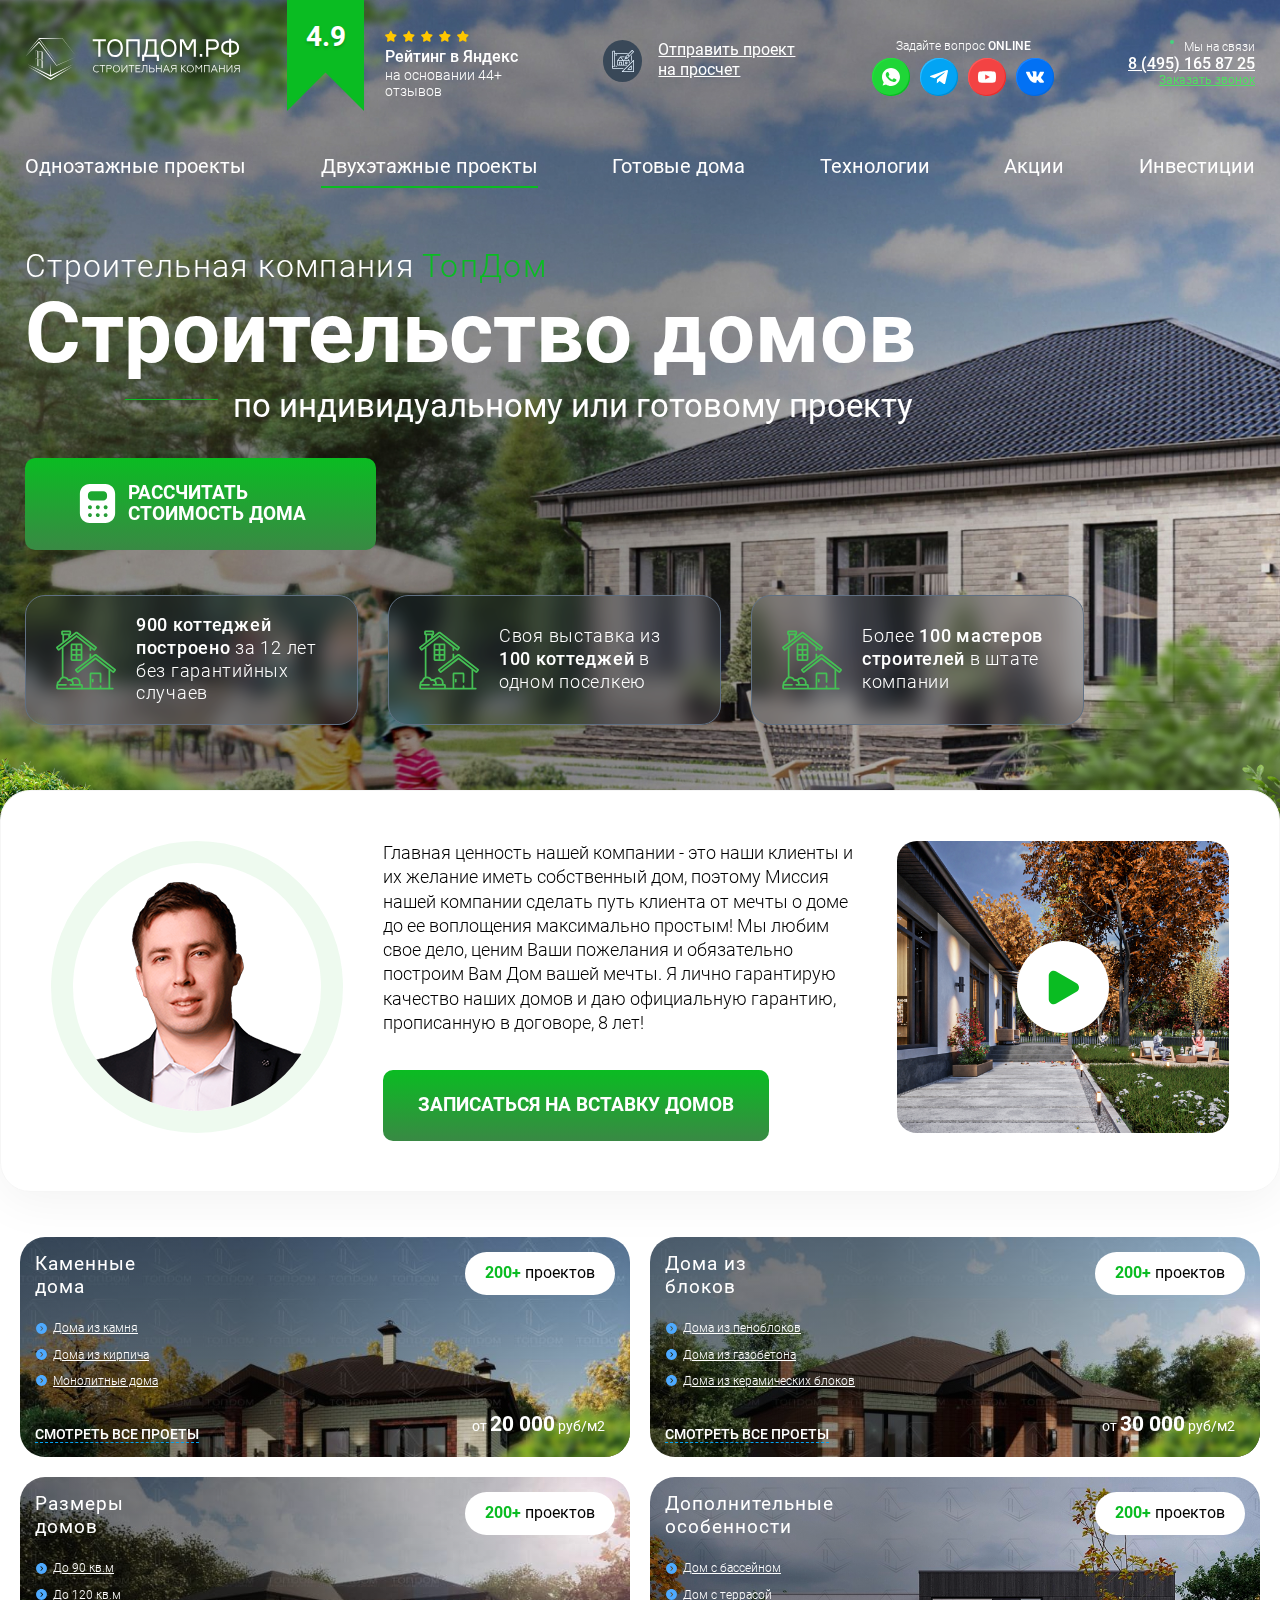
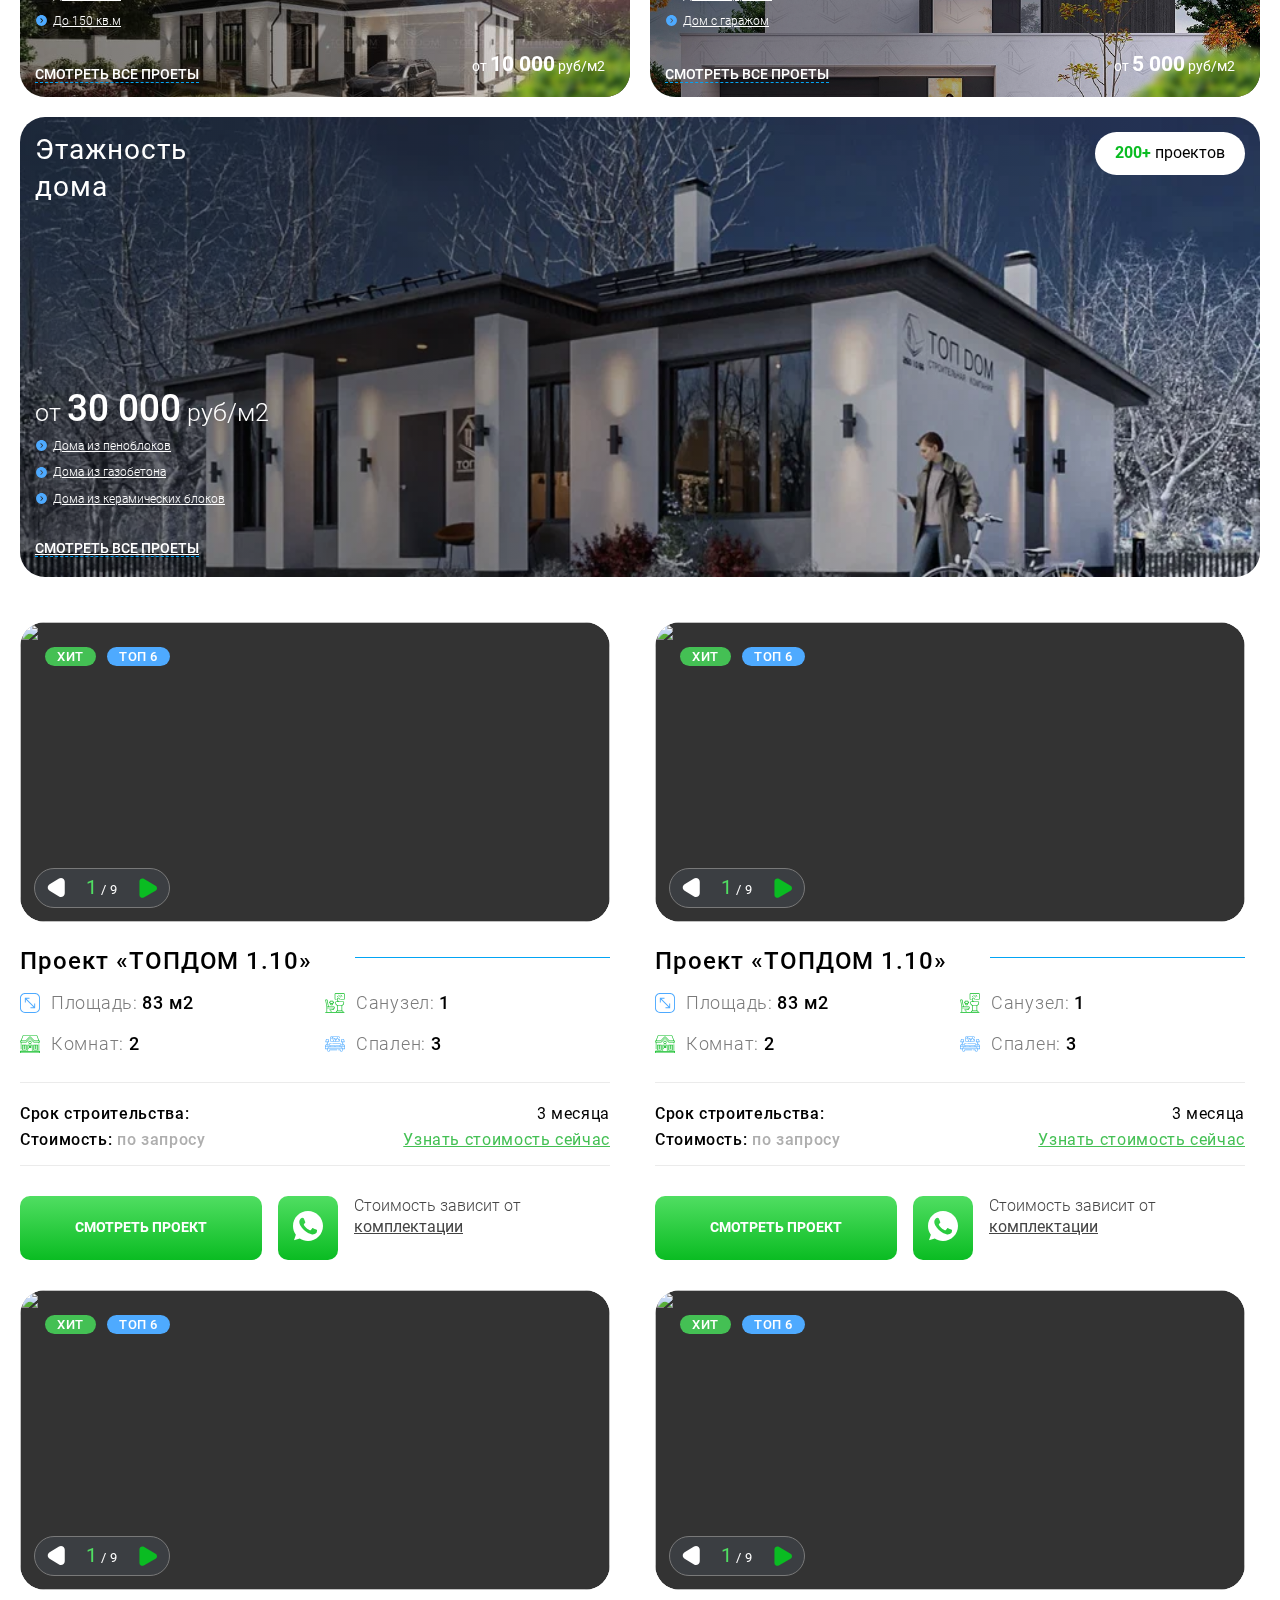
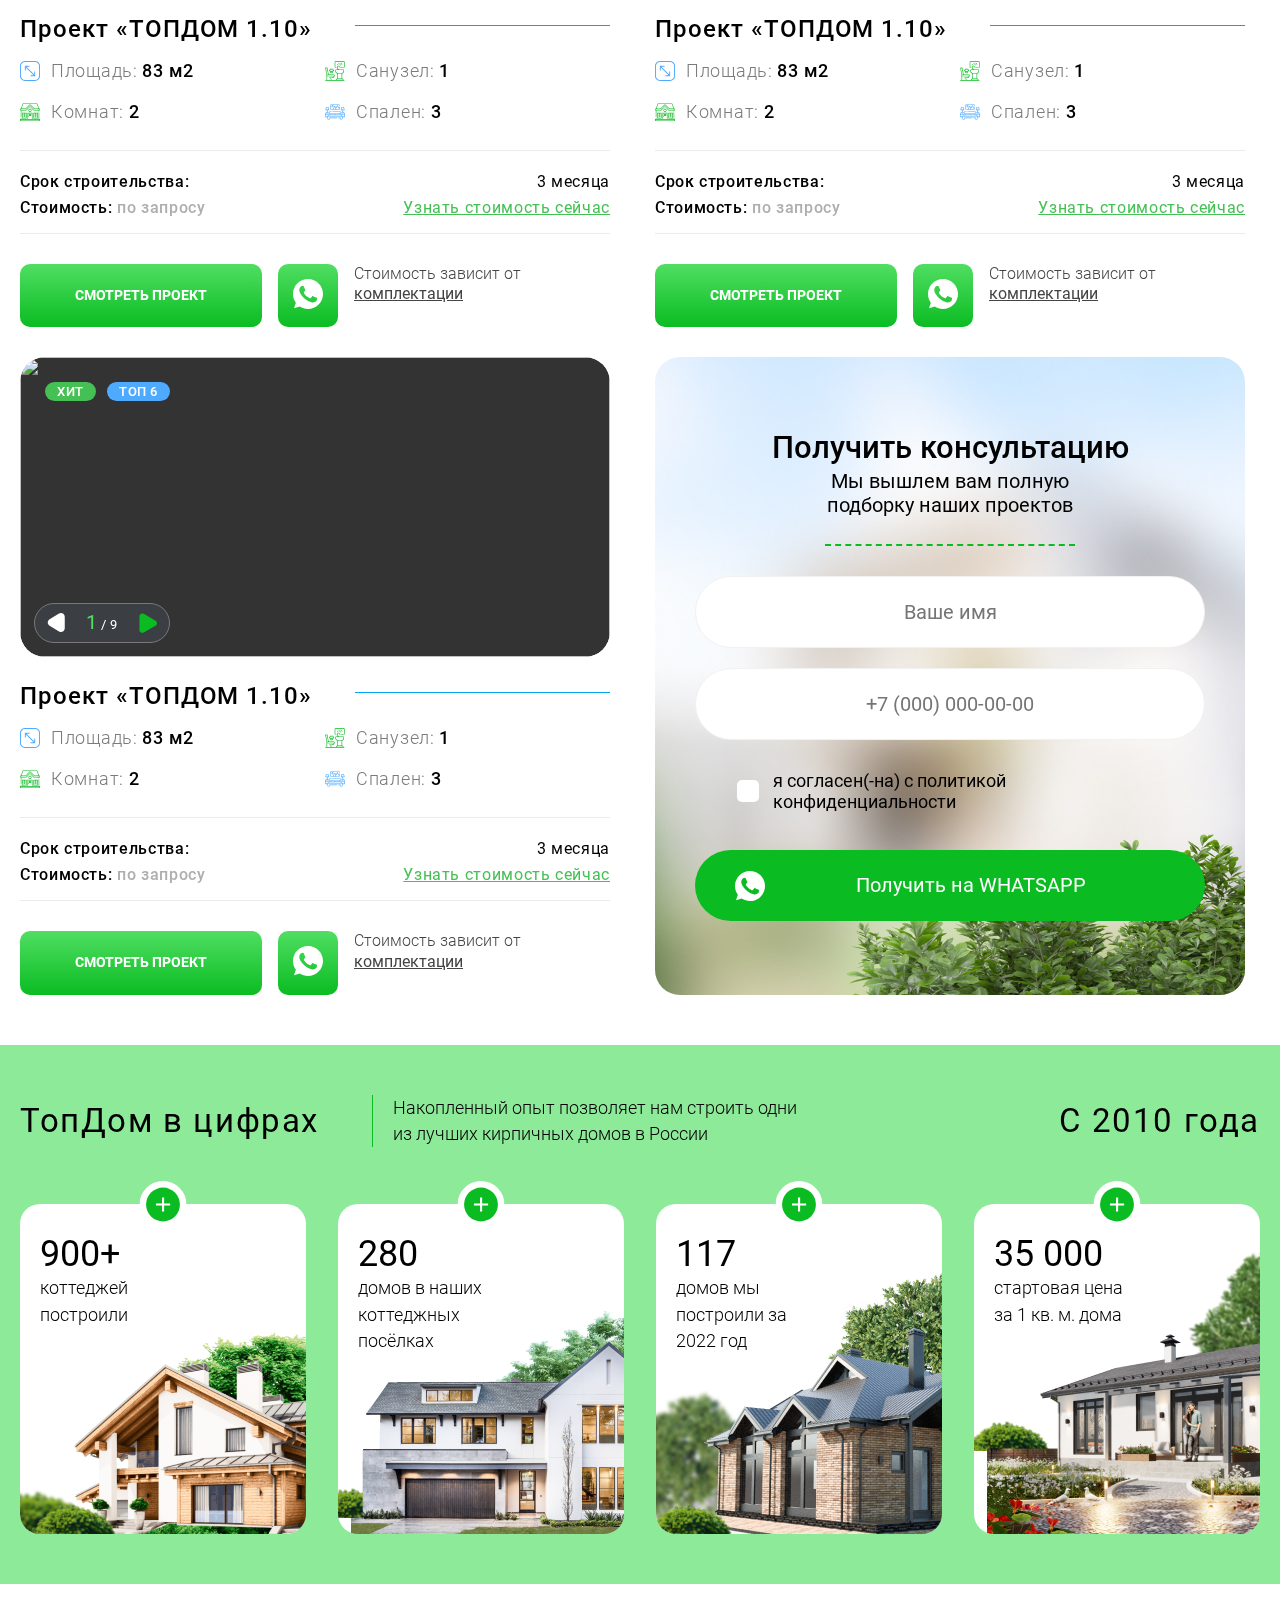
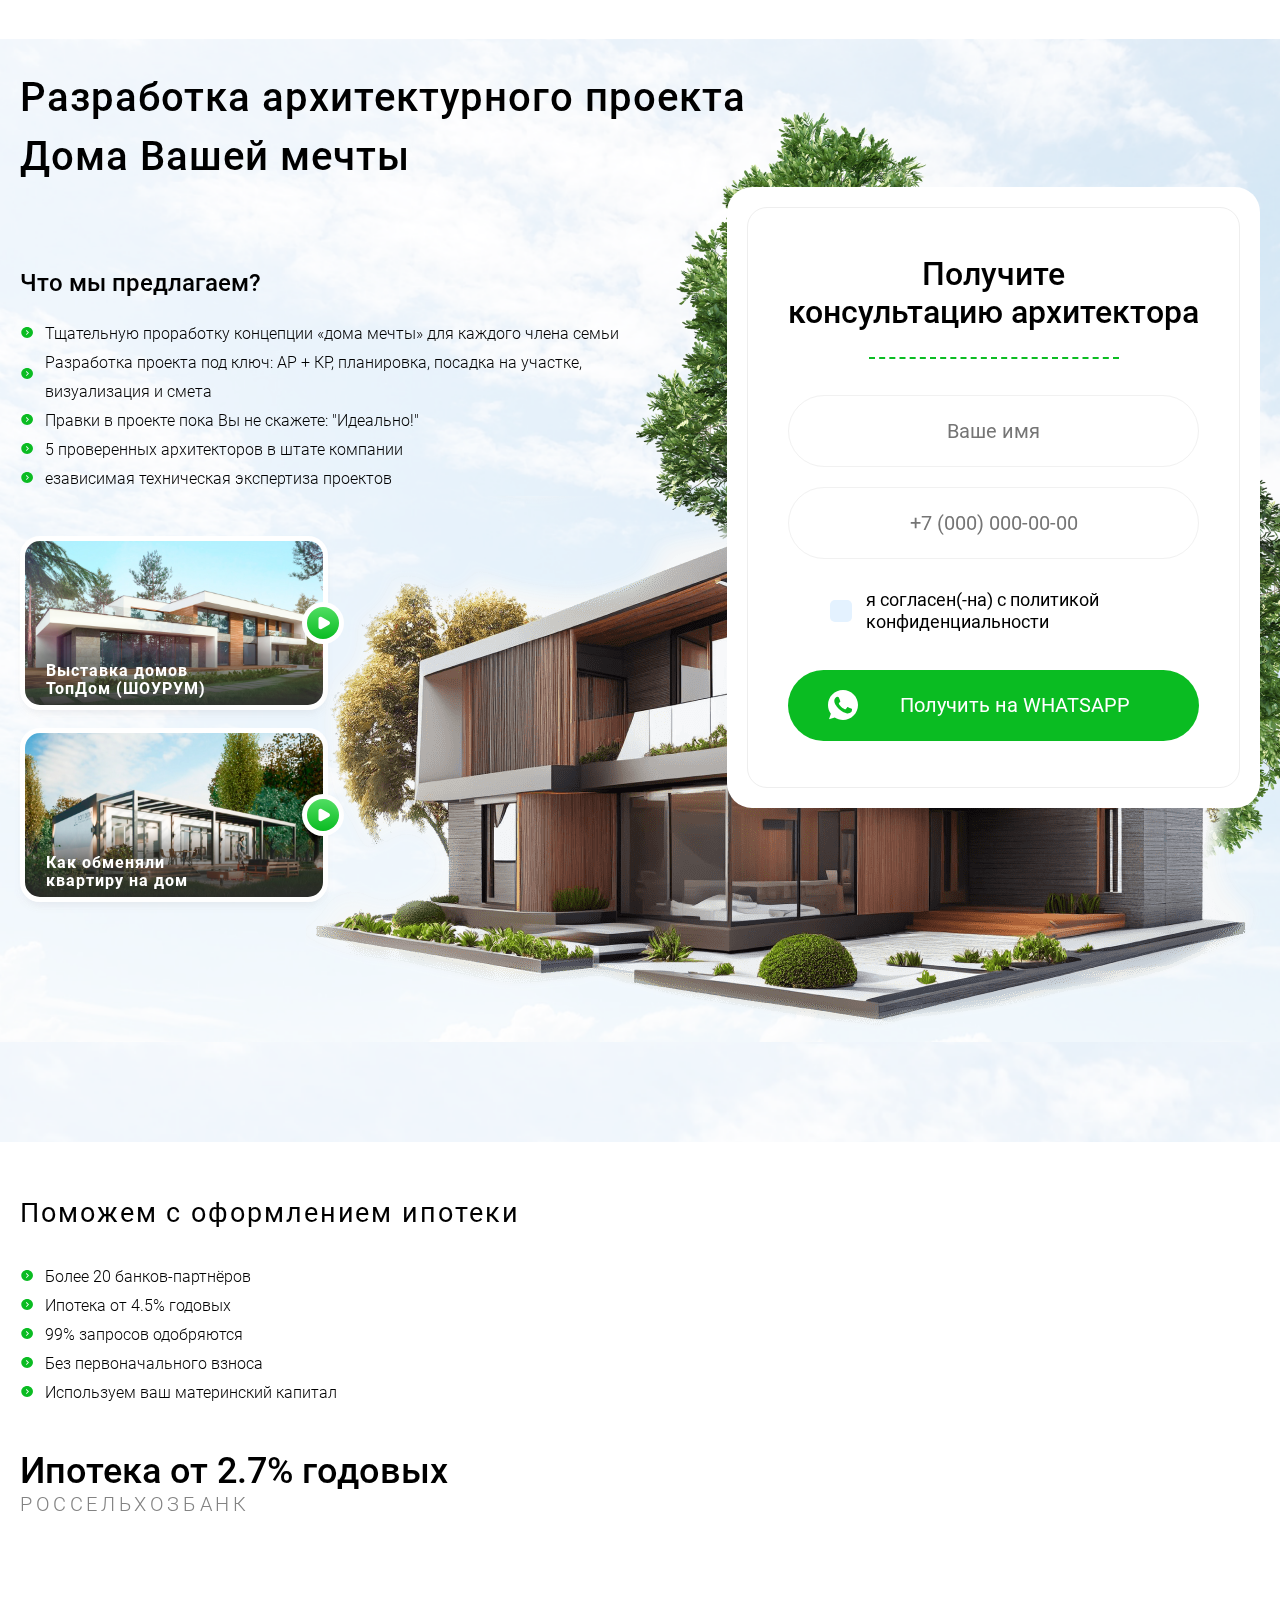
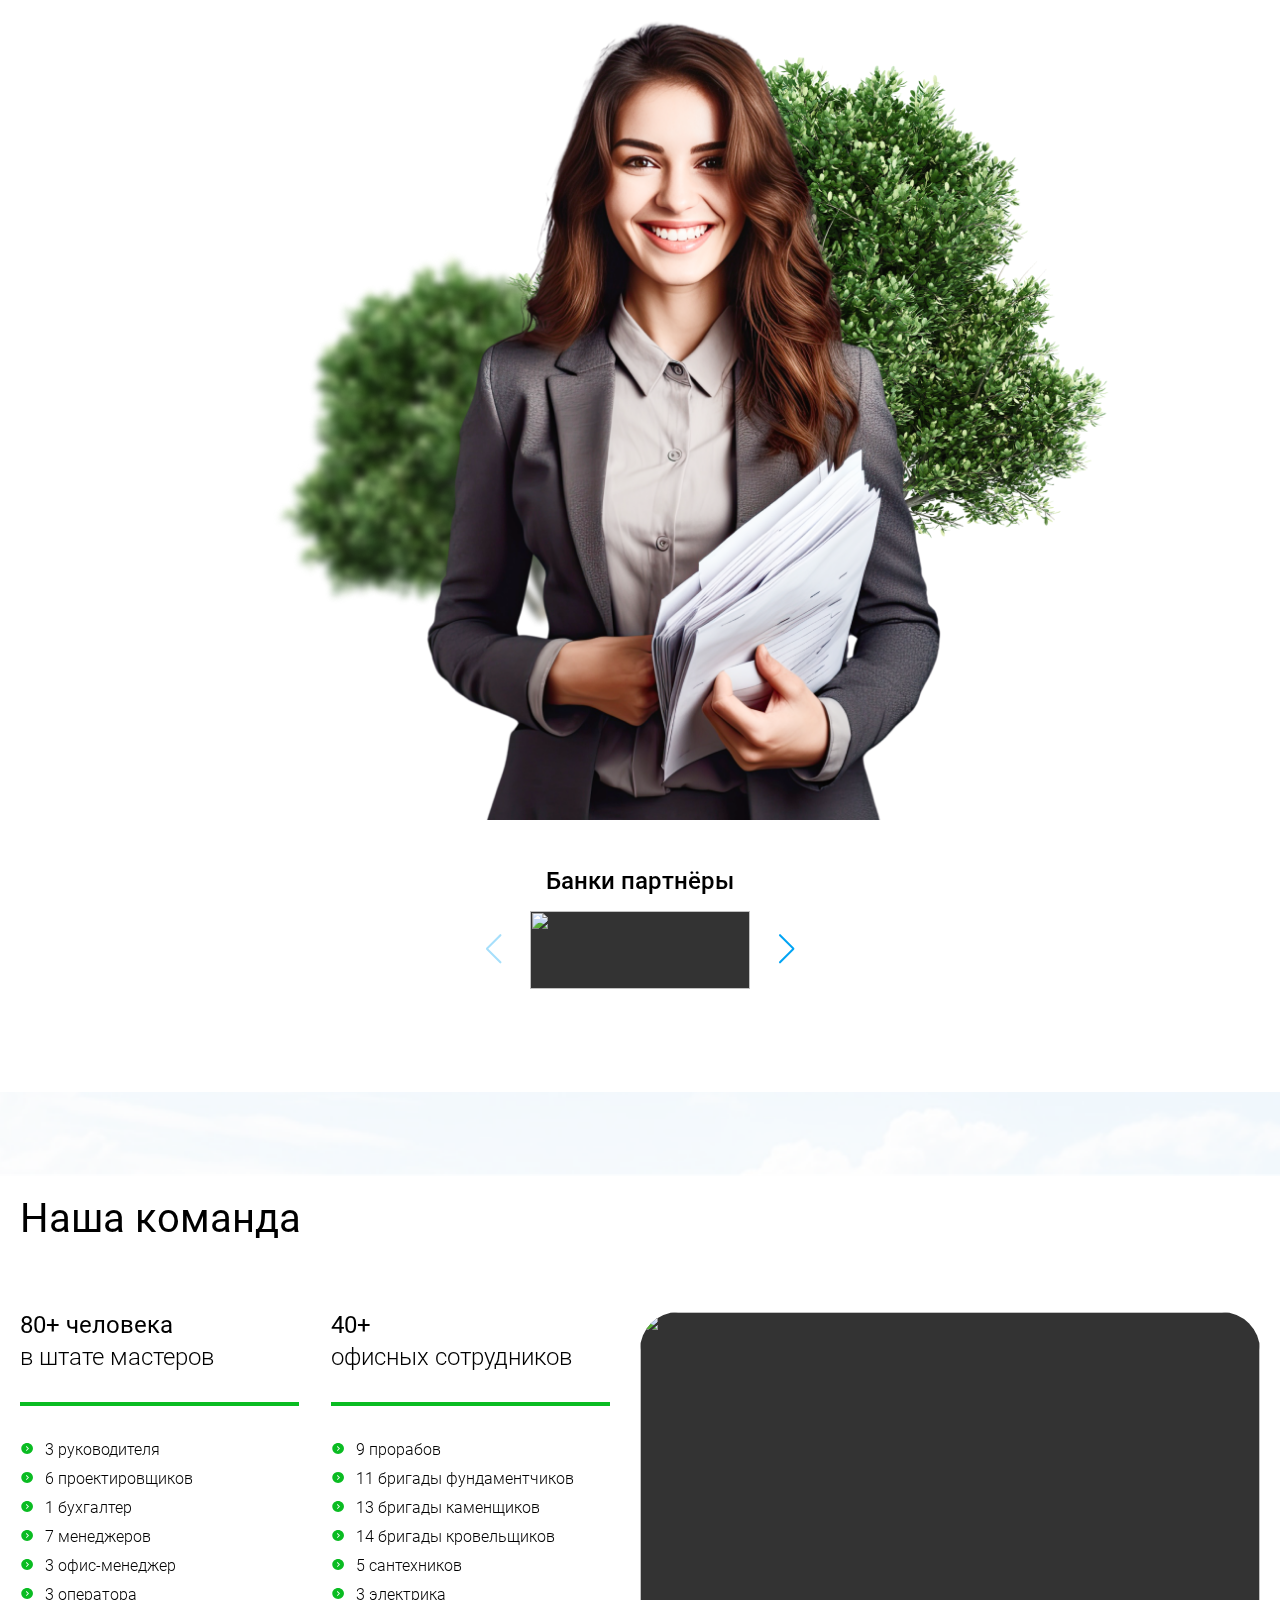
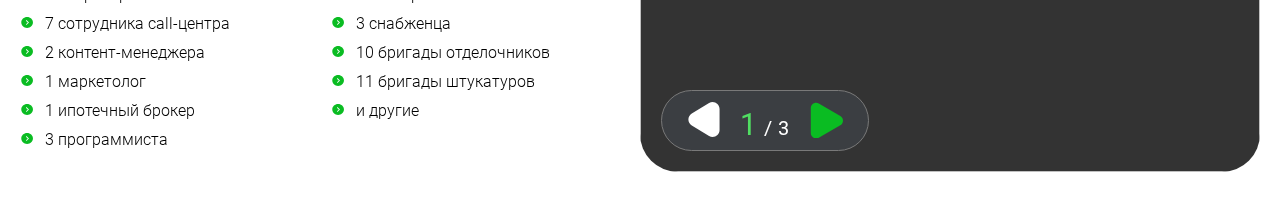
==== commit 0399ddc5: "team adaprive" ====
--- a/index.html
+++ b/index.html
@@ -1814,7 +1814,7 @@
           </div>
         </div>
       </section>
-      <!--<section class="team">
+      <section class="team">
         <div class="team__wrapper">
           <p class="team__title">Наша команда</p>
           <div class="team__content">
@@ -1901,7 +1901,7 @@
             </div>
           </div>
         </div>
-      </section> -->
+      </section>
     </div>
     <script src="/scripts/main.js" defer></script>
     <script src="https://cdn.jsdelivr.net/npm/swiper@9/swiper-bundle.min.js"></script>
--- a/css/style.css
+++ b/css/style.css
@@ -2775,6 +2775,7 @@
     border-radius: 0;
     border: 0;
     padding: 55px 20px;
+    overflow: hidden;
   }
   .mortgage-left-wrap {
     max-width: 100%;
@@ -2793,28 +2794,10 @@
   .mortgage__slider-wrap {
     order: 1;
   }
-}
-@media (max-width: 900px) {
-  .mortgage {
-    overflow: hidden;
-  }
-  .mortgage__bg {
-    width: 160%;
-    margin-left: -132px;
-  }
-  .video-mortgage {
-    padding: 0px 0 84px;
-  }
-  .arch-form__container {
-    padding: 0 0 51px;
-  }
   .mortgage__slider-wrap {
     order: 1;
     max-width: 220px;
-    margin: 0 auto;
-  }
-  .mortgage__slider-wrap {
-    margin-top: 48px;
+    margin: 48px auto;
   }
   .mortgage__slider-title {
     text-align: center;
@@ -2825,6 +2808,21 @@
     color: #000;
     font-weight: 400;
   }
+}
+@media (max-width: 900px) {
+  .mortgage {
+    overflow: hidden;
+  }
+  .mortgage__bg {
+    width: 100%;
+  }
+  .video-mortgage {
+    padding: 0px 0 84px;
+  }
+  .arch-form__container {
+    padding: 0 0 51px;
+  }
+
   .arch-form__feature-item {
     font-size: 20px;
   }
@@ -2980,5 +2978,75 @@
   line-height: normal;
   letter-spacing: 0.819px;
 }
-
+@media (max-width: 1440px) {
+  .team {
+    padding: 0 20px;
+  }
+}
+@media (max-width: 1220px) {
+  .team {
+    padding: 0 20px;
+  }
+  .team__content {
+    gap: 30px;
+    flex-direction: column;
+  }
+  .team__content-left,
+  .team__content-right {
+    width: 100%;
+  }
+  .swiperTeam {
+    height: 418px;
+  }
+}
+@media (max-width: 750px) {
+  .team__content-left {
+    flex-direction: column;
+  }
+  .team__content-masters,
+  .team__content-office {
+    width: 100%;
+  }
+  .arch-form__feature-item {
+    margin-bottom: 4px;
+  }
+  .swiperTeam {
+    height: 218px;
+  }
+  .swiperTeam-pagination-wrapper {
+    width: 110px;
+    height: 40px;
+    bottom: 10px;
+    left: 10px;
+  }
+  .swiperTeam-button-prev {
+    background-size: 21px;
+    width: 21px;
+    height: 23px;
+    left: 12px;
+  }
+  .swiperTeam-button-next {
+    background-size: 21px;
+    width: 21px;
+    height: 23px;
+    right: 12px;
+  }
+  .swiperTeam-pagination .swiper-pagination-current,
+  .swiperTeam-pagination {
+    font-size: 14px;
+  }
+  .swiperTeam-pagination .swiper-pagination-total {
+    font-size: 9px;
+  }
+  .swiperTeam-button-next,
+  .swiperTeam-button-prev {
+    top: calc(50% + 11px);
+  }
+  .swiperTeam-slide {
+    border-radius: 18px;
+  }
+  .swiperTeam-pagination {
+    top: 11px;
+  }
+}
 /*#endregion TEAM */
